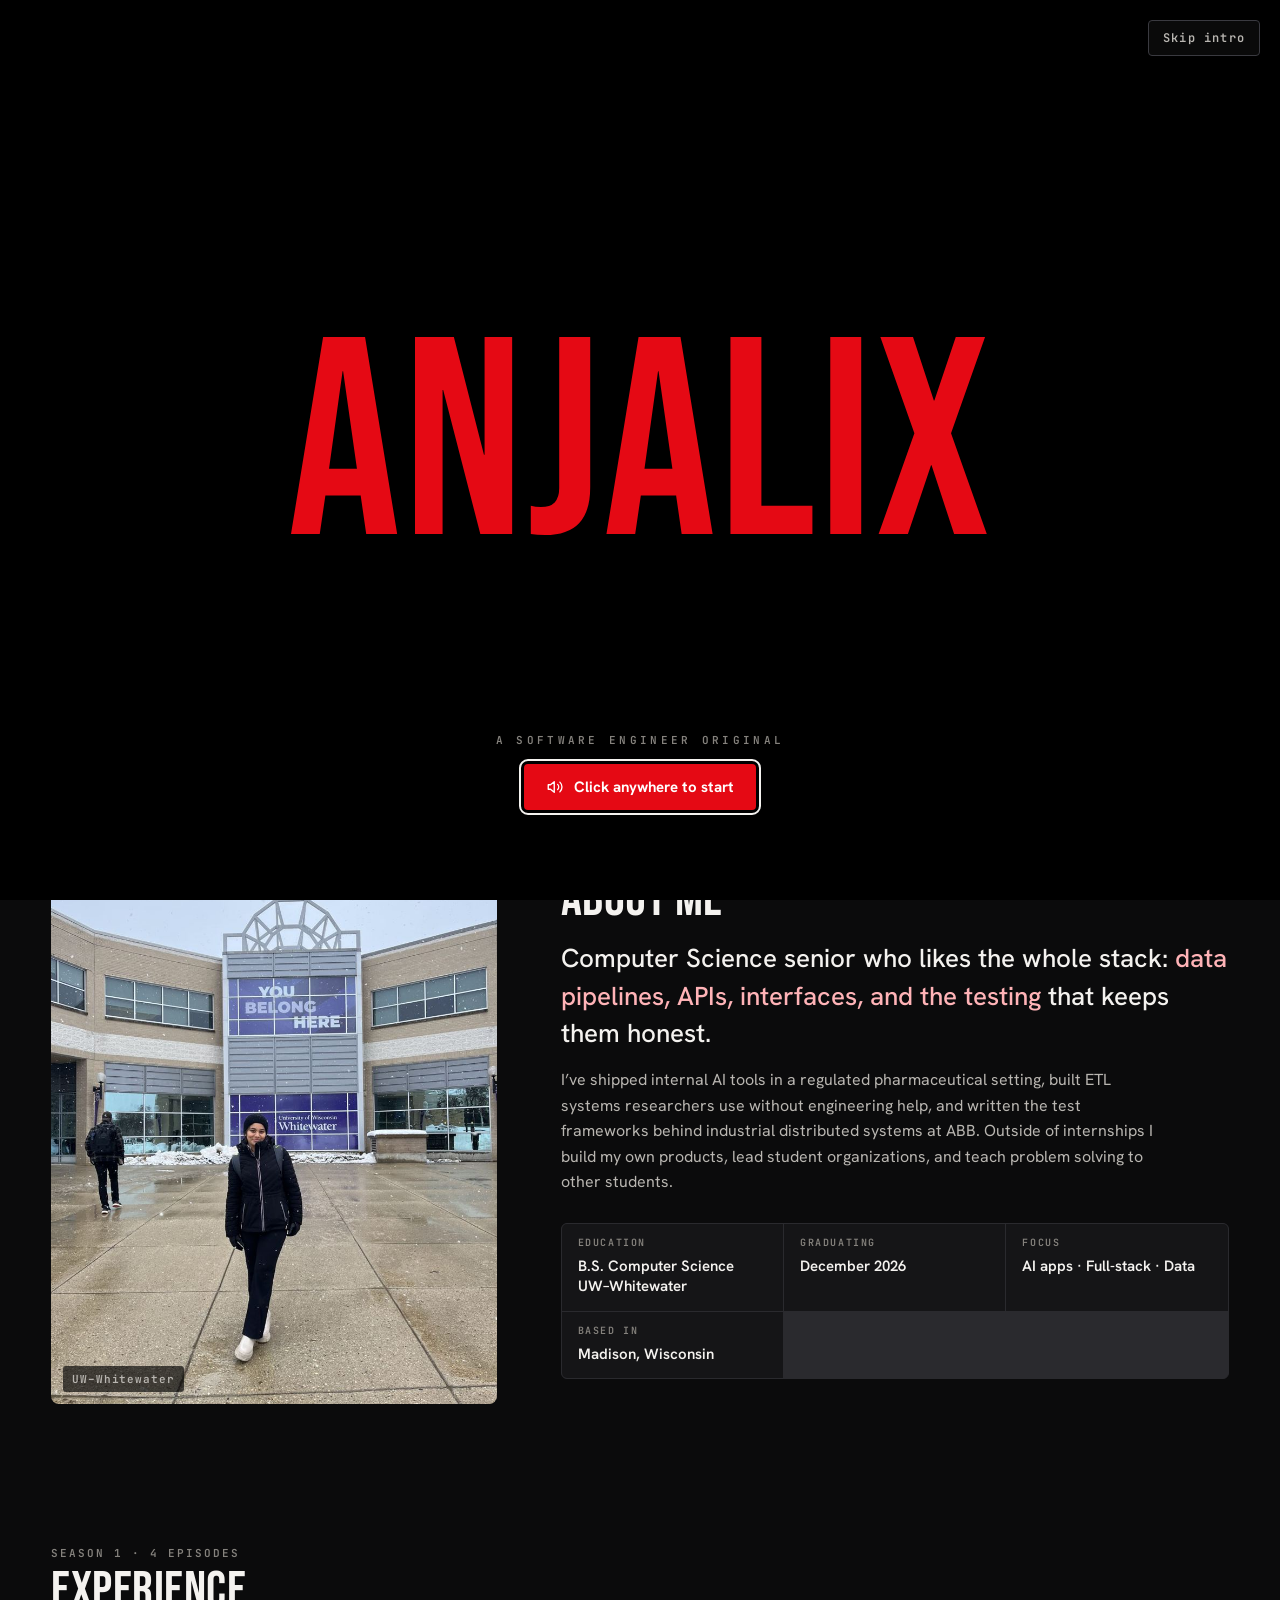
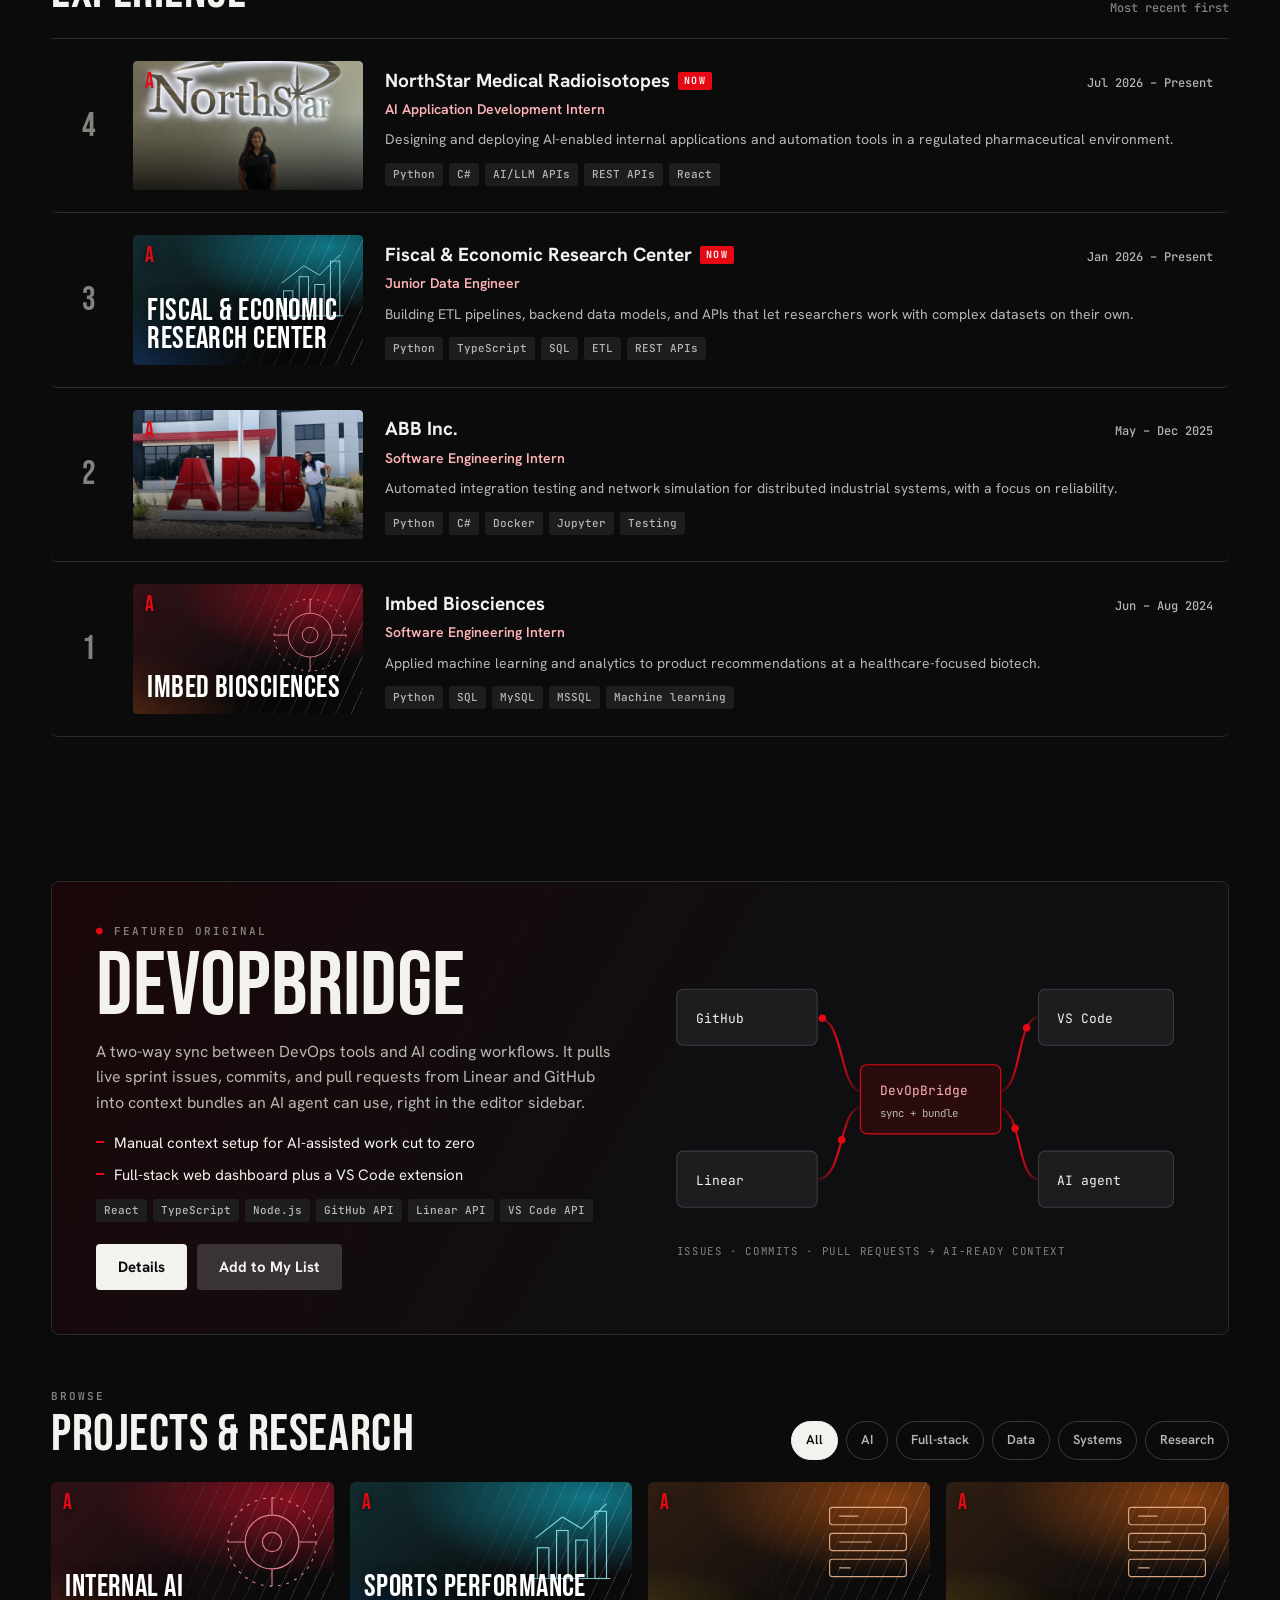
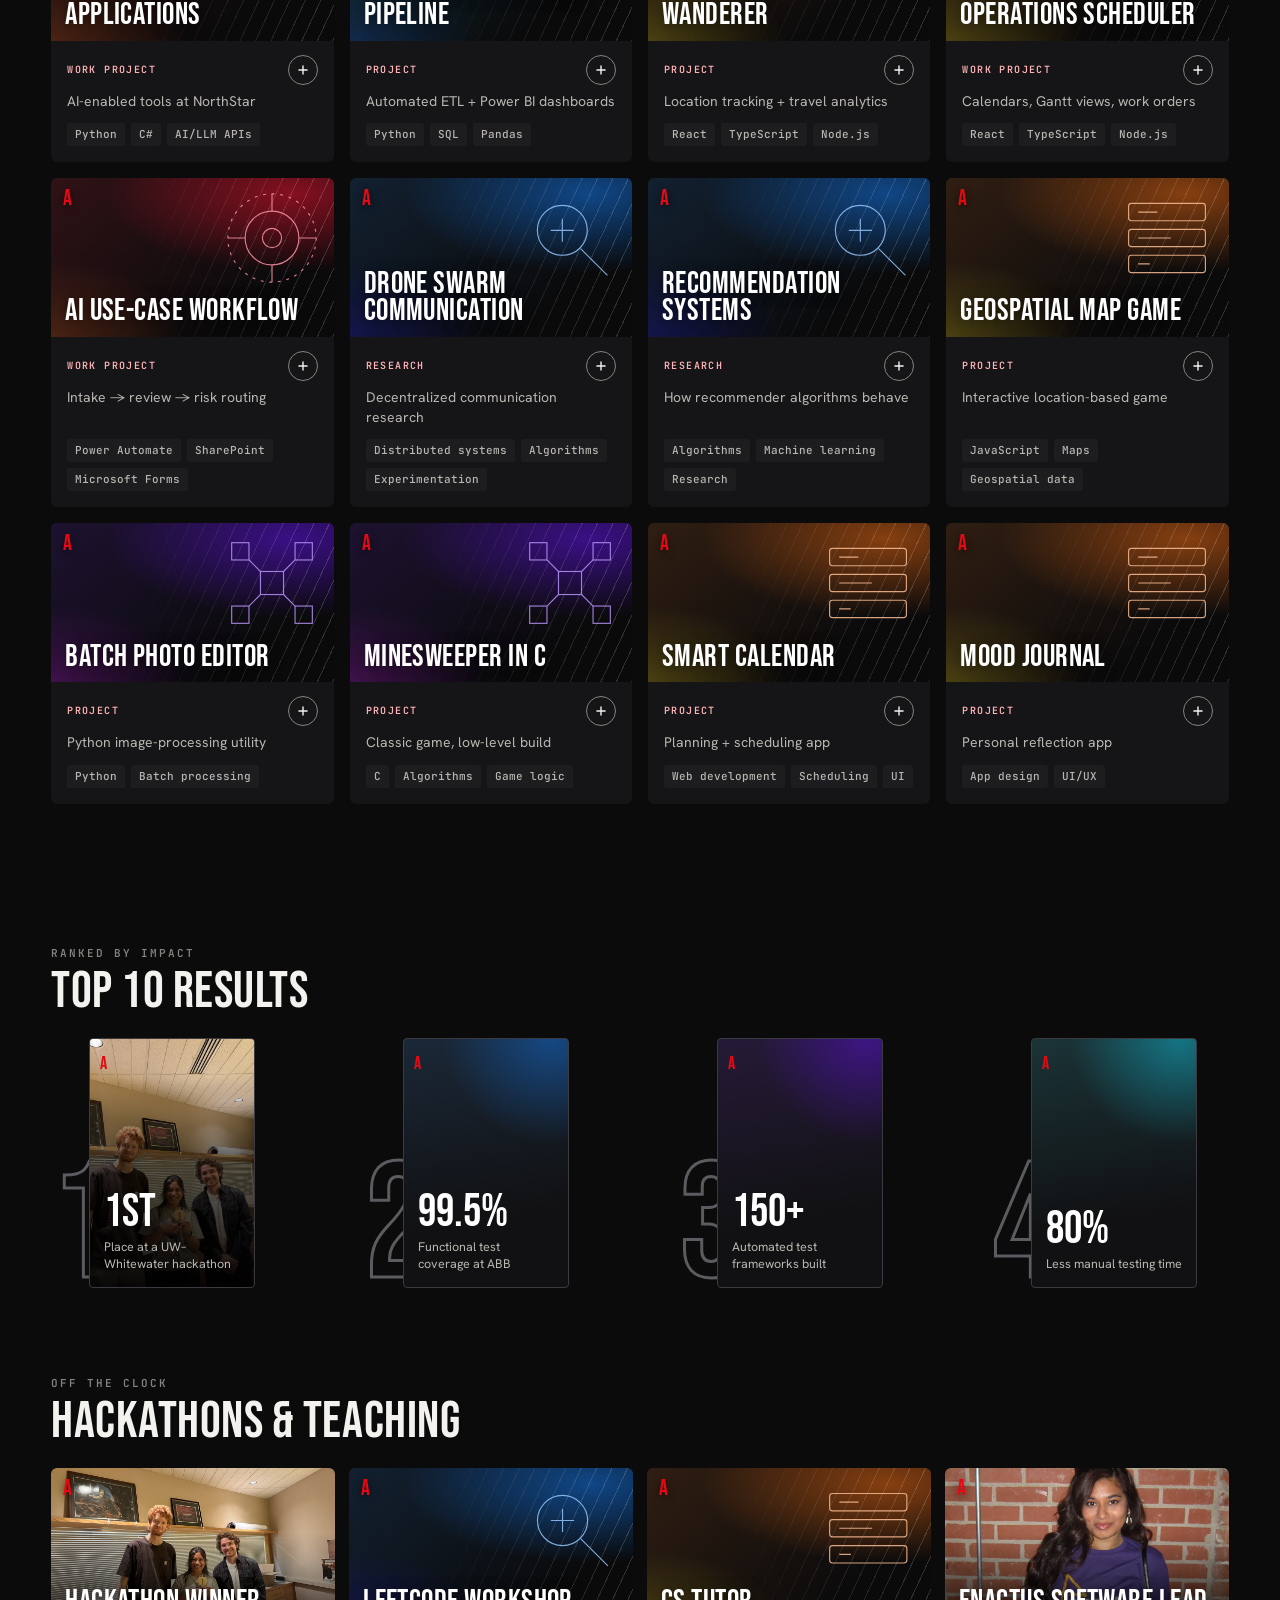
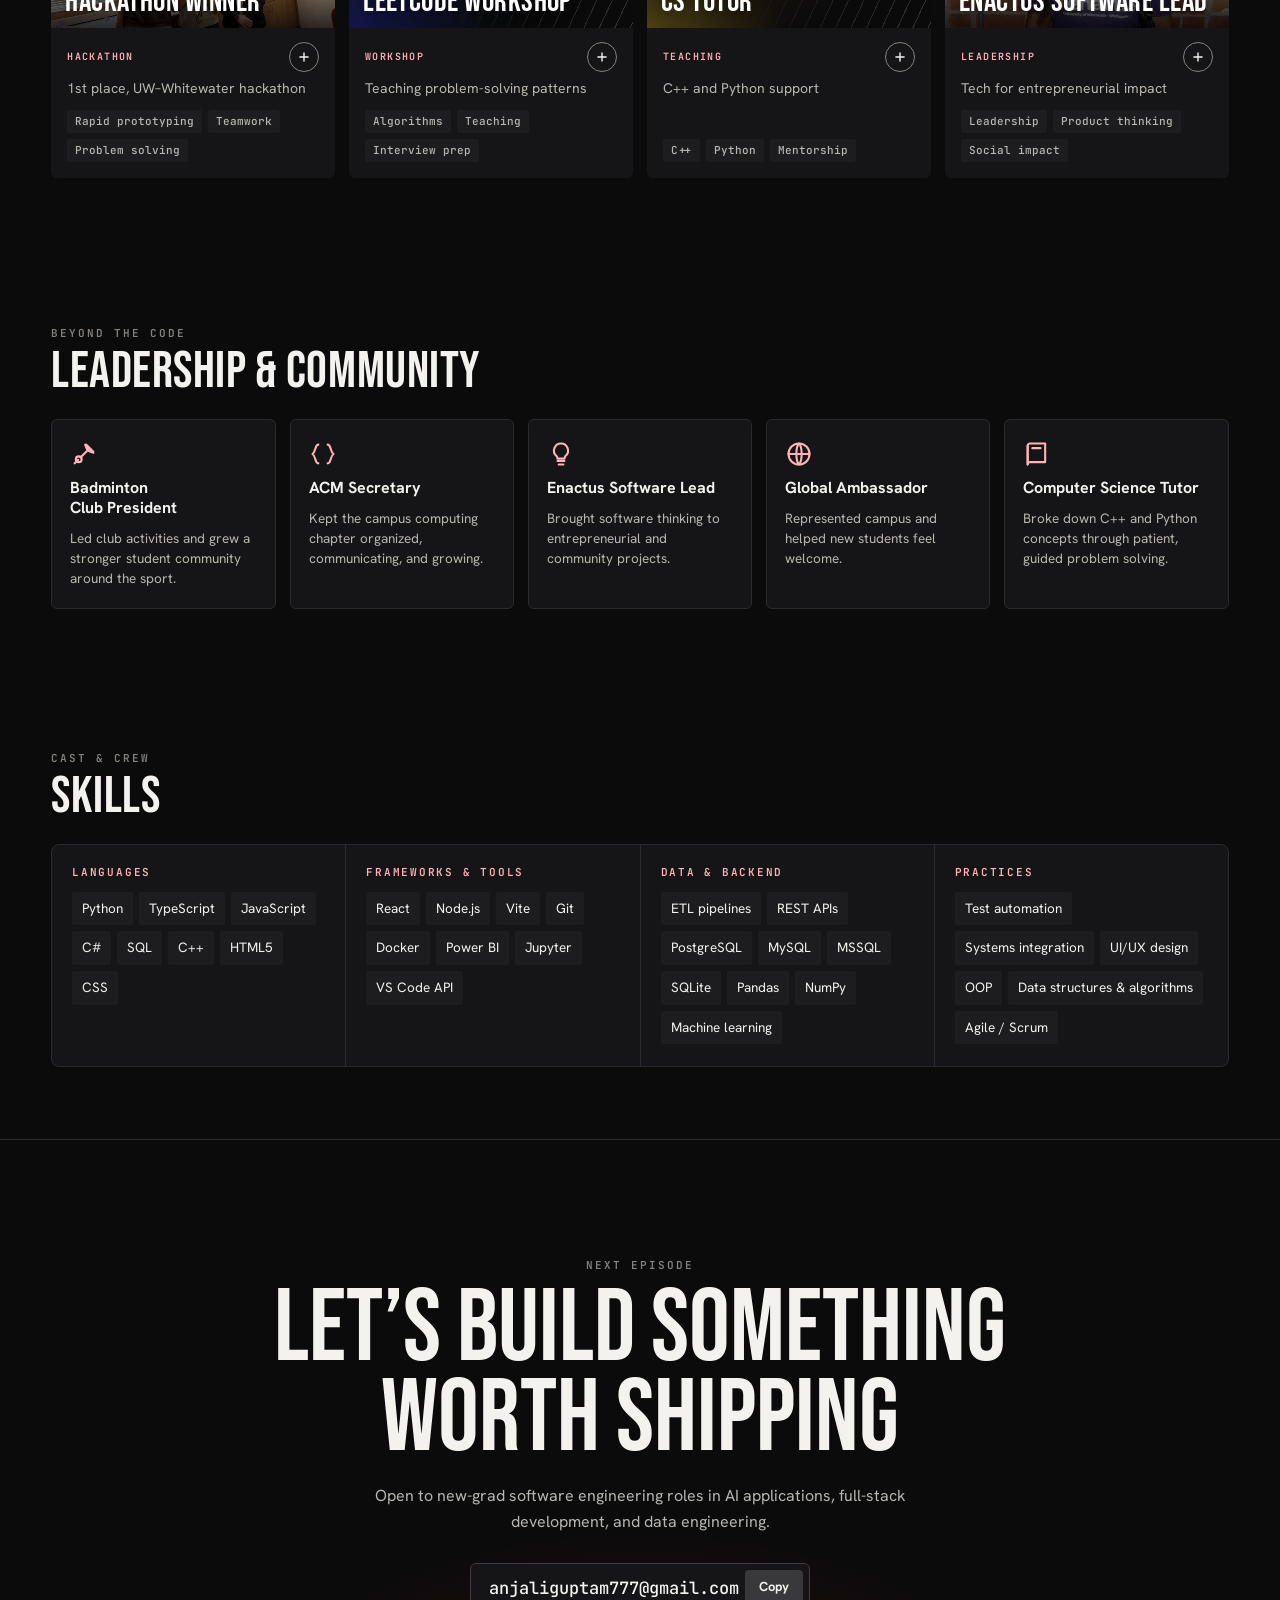
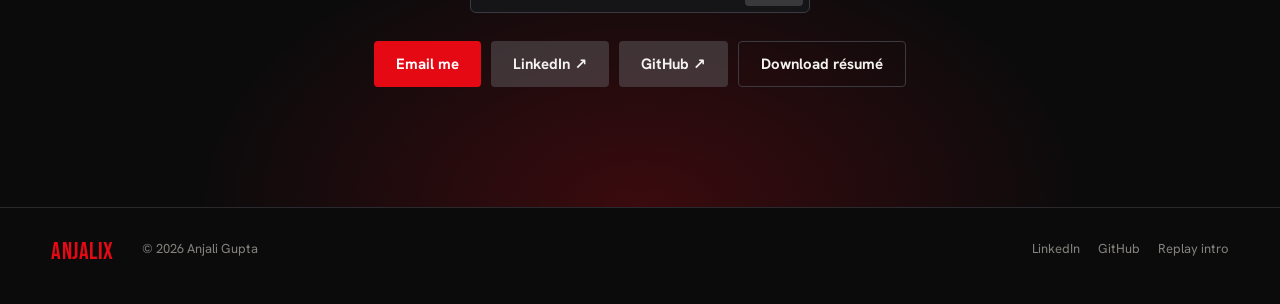
==== index.html @ c9b4d193 "Launch ANJALIX portfolio redesign Replace the 2024 site with the new single-file portfolio: cinemati" ====
<!doctype html>
<html lang="en">
<head>
<meta charset="utf-8">
<meta name="viewport" content="width=device-width, initial-scale=1, viewport-fit=cover">
<meta name="theme-color" content="#0b0b0c">
<meta name="description" content="Anjali Gupta — software engineer building AI applications, full-stack systems, and data pipelines.">
<title>ANJALIX — Anjali Gupta</title>
<link rel="preconnect" href="https://fonts.googleapis.com">
<link rel="preconnect" href="https://fonts.gstatic.com" crossorigin>
<link rel="stylesheet" href="https://fonts.googleapis.com/css2?family=Bebas+Neue&family=Hanken+Grotesk:wght@400;500;600;700;800&family=JetBrains+Mono:wght@500;600&display=swap">
<style>
/* Layout: a streaming-service home screen — billboard hero, episode list for experience, rails and a Top 10 for work and results. Single deliberate dark look. */
:root{
  --bg:#0b0b0c; --surface:#151517; --surface-2:#1d1d20; --line:#2a2a2e; --line-2:#3a3a40;
  --fg:#f4f2ef; --fg-2:#b9b6b1; --fg-3:#85827d;
  --red:#e50914; --red-hi:#ff2a35; --red-ink:#ffb3b7;
  --display:"Bebas Neue",Impact,"Arial Narrow",sans-serif;
  --body:"Hanken Grotesk",system-ui,-apple-system,"Segoe UI",sans-serif;
  --mono:"JetBrains Mono",ui-monospace,SFMono-Regular,Menlo,Consolas,monospace;
  --gutter:clamp(16px,4vw,56px); --radius:6px; --maxw:1320px;
  color-scheme:dark;
}
*{box-sizing:border-box}
html{scroll-behavior:smooth;scroll-padding-top:80px}
body{margin:0;background:var(--bg);color:var(--fg);font:16px/1.6 var(--body);overflow-x:hidden;-webkit-font-smoothing:antialiased}
body.locked{overflow:hidden}
img{max-width:100%;display:block}
a{color:inherit;text-decoration:none}
button{font:inherit;color:inherit;cursor:pointer;background:none;border:0;padding:0}
h1,h2,h3,h4{text-wrap:balance;margin:0}
p{margin:0}
:focus-visible{outline:2px solid var(--fg);outline-offset:3px;border-radius:4px}
.wrap{max-width:var(--maxw);margin:0 auto;padding-inline:var(--gutter)}
.sr-only{position:absolute;width:1px;height:1px;overflow:hidden;clip:rect(0 0 0 0);white-space:nowrap}
.eyebrow{font:600 11px/1 var(--mono);letter-spacing:.18em;text-transform:uppercase;color:var(--fg-3)}
.eyebrow b{color:var(--red);font-weight:600}

/* ---------- Intro ---------- */
.intro{position:fixed;inset:0;z-index:500;background:#000;display:grid;place-items:center;overflow:hidden;transition:opacity .45s ease,visibility .45s}
.intro.done{opacity:0;visibility:hidden}
.intro-stage{position:relative;display:grid;place-items:center;width:100%;height:clamp(140px,26vw,300px)}
.intro-word{position:absolute;font-family:var(--display);line-height:.8;white-space:nowrap;letter-spacing:.01em}
.intro-name{font-size:clamp(48px,11vw,150px);color:var(--fg);opacity:0}
.intro-logo{font-size:clamp(96px,22vw,300px);color:var(--red);text-shadow:0 0 0 rgba(229,9,20,0);transition:transform .4s ease}
.intro-logo{opacity:0}
.intro.waiting .intro-logo{opacity:1;cursor:pointer}
.intro{cursor:default}.intro.waiting{cursor:pointer}
.intro-ui{position:absolute;left:0;right:0;bottom:clamp(40px,10vh,96px);display:grid;justify-items:center;gap:18px;padding-inline:16px;text-align:center;transition:opacity .25s;opacity:0;pointer-events:none}
.intro.waiting .intro-ui{opacity:1;pointer-events:auto}
.intro.waiting #startIntro{animation:breathe 2.2s ease-in-out infinite}
@keyframes breathe{50%{box-shadow:0 0 0 8px rgba(229,9,20,.18)}}
.intro-tag{font:600 11px/1 var(--mono);letter-spacing:.3em;color:var(--fg-3);text-transform:uppercase}
.intro-actions{display:flex;flex-wrap:wrap;justify-content:center;gap:10px}
.intro-skip{position:absolute;top:calc(20px + env(safe-area-inset-top,0px));right:20px;font:600 12px var(--mono);letter-spacing:.1em;color:var(--fg-2);padding:9px 14px;border:1px solid var(--line-2);border-radius:4px;background:rgba(255,255,255,.04)}
.intro-skip:hover{color:var(--fg);border-color:var(--fg-3)}
.intro.playing .intro-logo{opacity:0}
.intro.t-name .intro-name{animation:nameIn .42s cubic-bezier(.2,.8,.2,1) forwards}
.intro.t-logo .intro-name{animation:nameOut .28s ease forwards}
.intro.t-logo .intro-logo{animation:logoHit .55s cubic-bezier(.16,.9,.25,1) forwards}
.intro.t-zoom .intro-logo{animation:logoZoom .9s cubic-bezier(.6,0,.9,.4) forwards}
@keyframes nameIn{from{opacity:0;transform:scale(.9);filter:blur(10px)}to{opacity:1;transform:none;filter:none}}
@keyframes nameOut{to{opacity:0;transform:scale(1.15);filter:blur(8px)}}
@keyframes logoHit{0%{opacity:0;transform:scale(.6);filter:blur(14px)}45%{opacity:1;transform:scale(1.06);filter:none;text-shadow:0 0 60px rgba(229,9,20,.7)}100%{opacity:1;transform:scale(1);text-shadow:0 0 30px rgba(229,9,20,.35)}}
@keyframes logoZoom{0%{opacity:1;transform:scale(1)}100%{opacity:0;transform:scale(9);filter:blur(6px)}}

/* ---------- Buttons ---------- */
.btn{display:inline-flex;align-items:center;justify-content:center;gap:10px;min-height:46px;padding:0 22px;border-radius:4px;font-weight:700;font-size:15px;transition:background .15s,transform .15s,border-color .15s;white-space:nowrap}
.btn svg{width:18px;height:18px;flex:none}
.btn-light{background:var(--fg);color:#0b0b0c}
.btn-light:hover{background:#d9d6d1}
.btn-ghost{background:rgba(109,109,110,.42);color:var(--fg)}
.btn-ghost:hover{background:rgba(109,109,110,.62)}
.btn-red{background:var(--red);color:#fff}
.btn-red:hover{background:var(--red-hi)}
.btn-line{border:1px solid var(--line-2);color:var(--fg)}
.btn-line:hover{border-color:var(--fg-2)}
.btn-sm{min-height:36px;padding:0 14px;font-size:13px}
.icon{width:20px;height:20px;fill:none;stroke:currentColor;stroke-width:1.8;stroke-linecap:round;stroke-linejoin:round}

/* ---------- Top bar ---------- */
.topbar{position:fixed;top:0;left:0;right:0;z-index:100;padding-top:env(safe-area-inset-top,0px);background:linear-gradient(180deg,rgba(0,0,0,.75),transparent);transition:background .25s}
.topbar.solid{background:rgba(11,11,12,.94);backdrop-filter:blur(10px);box-shadow:0 1px 0 var(--line)}
.topbar-in{display:flex;align-items:center;gap:28px;height:68px;max-width:var(--maxw);margin:0 auto;padding-inline:var(--gutter)}
.wordmark{font:400 34px/1 var(--display);color:var(--red);letter-spacing:.02em;padding-top:4px}
.nav{display:flex;gap:22px}
.nav a{font-size:14px;color:var(--fg-2);transition:color .15s}
.nav a:hover{color:var(--fg)}
.nav a.active{color:var(--fg);font-weight:700}
.top-actions{margin-left:auto;display:flex;align-items:center;gap:6px}
.icon-btn{width:40px;height:40px;display:grid;place-items:center;border-radius:4px;color:var(--fg)}
.icon-btn:hover{background:rgba(255,255,255,.08)}
.list-btn{display:flex;align-items:center;gap:10px;padding:5px 10px 5px 5px;border-radius:4px}
.list-btn:hover{background:rgba(255,255,255,.08)}
.avatar{width:30px;height:30px;border-radius:4px;background:var(--red);display:grid;place-items:center;font:400 18px/1 var(--display);padding-top:2px}
.list-btn small{font-size:13px;color:var(--fg-2)}
.list-btn small b{color:var(--fg)}
.menu-btn{display:none}
.mobile-nav{display:none}

/* ---------- Hero ---------- */
.hero{position:relative;padding-top:calc(120px + env(safe-area-inset-top,0px));padding-bottom:56px;overflow:hidden}
.hero::before{content:"";position:absolute;inset:0;background:radial-gradient(60% 70% at 78% 30%,rgba(229,9,20,.20),transparent 70%),linear-gradient(180deg,#120607 0%,var(--bg) 85%)}
.hero-grid{position:relative;display:grid;grid-template-columns:minmax(0,1fr) minmax(0,1.05fr);gap:clamp(28px,5vw,72px);align-items:center}
.hero-copy{min-width:0}
.series{display:flex;align-items:center;gap:10px;margin-bottom:18px}
.series .n{font:400 30px/1 var(--display);color:var(--red);padding-top:3px}
.series span{font:600 12px/1 var(--mono);letter-spacing:.3em;color:var(--fg-2)}
.hero h1{font:400 clamp(72px,10.5vw,148px)/.82 var(--display);letter-spacing:.005em}
.hero-meta{display:flex;flex-wrap:wrap;align-items:center;gap:8px 14px;margin:20px 0 18px;font-size:15px;color:var(--fg-2)}
.hero-meta .match{color:#46d369;font-weight:700}
.hero-meta .box{border:1px solid var(--fg-3);padding:1px 7px;font-size:12px;border-radius:3px;color:var(--fg-2)}
.hero-lede{font-size:clamp(17px,1.6vw,20px);line-height:1.55;color:var(--fg);max-width:34em}
.hero-actions{display:flex;flex-wrap:wrap;gap:10px;margin-top:28px}
.hero-art{position:relative;min-width:0;margin:0;justify-self:end;width:min(100%,560px)}
.hero-frame{position:relative;border-radius:8px;overflow:hidden;aspect-ratio:1176/1200;box-shadow:0 30px 80px rgba(0,0,0,.6),0 0 0 1px rgba(255,255,255,.06);max-width:100%}
.hero-frame img{width:100%;height:100%;object-fit:cover}
.hero-frame::after{content:"";position:absolute;inset:0;background:linear-gradient(180deg,transparent 70%,rgba(0,0,0,.45))}
.hero-art figcaption{margin-top:12px;font:600 11px/1.4 var(--mono);letter-spacing:.08em;color:var(--fg-3)}

/* ---------- Sections ---------- */
section.block{padding-block:clamp(44px,6vw,72px)}
.sec-head{display:flex;align-items:flex-end;justify-content:space-between;gap:16px 24px;flex-wrap:wrap;margin-bottom:22px}
.sec-head h2{font:400 clamp(34px,4.4vw,52px)/.95 var(--display);letter-spacing:.01em;margin-top:8px}
.sec-head p.sub{color:var(--fg-2);max-width:36em;margin-top:8px}

/* About */
.about{display:grid;grid-template-columns:minmax(0,.8fr) minmax(0,1.2fr);gap:clamp(28px,5vw,64px);align-items:center}
.about-photo{border-radius:8px;overflow:hidden;aspect-ratio:4/5;max-width:100%;position:relative}
.about-photo img{width:100%;height:100%;object-fit:cover;object-position:50% 62%}
.about-photo figcaption{position:absolute;left:12px;bottom:12px;font:600 11px var(--mono);letter-spacing:.08em;background:rgba(0,0,0,.65);padding:6px 9px;border-radius:3px;color:var(--fg-2)}
.about-copy{min-width:0}
.about-copy .big{font-size:clamp(20px,2.1vw,26px);line-height:1.45;font-weight:500;max-width:30em}
.about-copy .big em{font-style:normal;color:var(--red-ink)}
.about-copy p+p{margin-top:14px}
.about-copy p.body{color:var(--fg-2);max-width:38em}
.facts{display:grid;grid-template-columns:repeat(auto-fit,minmax(170px,1fr));gap:1px;background:var(--line);border:1px solid var(--line);border-radius:6px;overflow:hidden;margin-top:28px}
.facts div{background:var(--surface);padding:14px 16px;min-width:0}
.facts dt{font:600 10px/1 var(--mono);letter-spacing:.16em;text-transform:uppercase;color:var(--fg-3)}
.facts dd{margin:8px 0 0;font-weight:600;font-size:15px;line-height:1.35}

/* Episodes (experience) */
.episodes{border-top:1px solid var(--line)}
.ep{display:grid;grid-template-columns:44px 230px minmax(0,1fr);gap:22px;align-items:center;padding:22px 16px;border-bottom:1px solid var(--line);border-radius:6px;cursor:pointer;transition:background .15s}
.ep:hover,.ep:focus-visible{background:var(--surface)}
.ep-num{font:400 34px/1 var(--display);color:var(--fg-3);text-align:center}
.ep-thumb{position:relative;aspect-ratio:16/9;border-radius:4px;overflow:hidden}
.ep-thumb img{width:100%;height:100%;object-fit:cover}
.ep-thumb .play{position:absolute;inset:0;display:grid;place-items:center;opacity:0;transition:opacity .15s;background:rgba(0,0,0,.35)}
.ep-thumb .play i{width:44px;height:44px;border-radius:50%;border:2px solid #fff;display:grid;place-items:center;background:rgba(0,0,0,.4)}
.ep:hover .play,.ep:focus-visible .play{opacity:1}
.ep-body{min-width:0}
.ep-top{display:flex;justify-content:space-between;gap:6px 16px;flex-wrap:wrap;align-items:baseline}
.ep-top h3{font-size:19px;font-weight:700}
.ep-top time{font:500 12px var(--mono);color:var(--fg-2);white-space:nowrap}
.ep-role{font-size:14px;color:var(--red-ink);font-weight:600;margin-top:2px}
.ep-body p.sum{font-size:14px;color:var(--fg-2);margin-top:8px;max-width:62em}
.chips{display:flex;flex-wrap:wrap;gap:6px;margin-top:12px}
.chips span{font:500 11px/1 var(--mono);color:var(--fg-2);padding:6px 8px;border-radius:3px;background:var(--surface-2)}
.now{display:inline-block;font:600 10px/1 var(--mono);letter-spacing:.12em;color:#fff;background:var(--red);padding:4px 6px;border-radius:2px;margin-left:8px;vertical-align:3px}

/* Posters (generated cover art) */
.poster{position:relative;aspect-ratio:16/9;border-radius:4px;overflow:hidden;isolation:isolate;
  background:
    radial-gradient(120% 90% at 85% 10%,hsl(var(--h) 85% 48% / .55),transparent 55%),
    radial-gradient(80% 80% at 0% 100%,hsl(calc(var(--h) + 30) 70% 30% / .45),transparent 60%),
    linear-gradient(140deg,hsl(var(--h) 45% 13%),#0a0a0b 75%)}
.poster::before{content:"";position:absolute;inset:0;z-index:-1;opacity:.16;background:repeating-linear-gradient(115deg,#fff 0 1px,transparent 1px 14px);mask-image:linear-gradient(90deg,transparent 30%,#000)}
.poster .mark{position:absolute;top:10px;left:12px;font:400 22px/1 var(--display);color:var(--red);text-shadow:0 2px 8px rgba(0,0,0,.6)}
.poster .p-title{position:absolute;left:14px;right:14px;bottom:12px;font:400 clamp(26px,2.4vw,34px)/.9 var(--display);letter-spacing:.015em;color:#fff;text-shadow:0 2px 14px rgba(0,0,0,.5)}
.poster .p-glyph{position:absolute;right:14px;top:12px;width:34%;max-width:120px;aspect-ratio:1;opacity:.85}
.poster .p-glyph svg{width:100%;height:100%;fill:none;stroke:hsl(var(--h) 90% 78%);stroke-width:1.2}
.poster.photo img{position:absolute;inset:0;width:100%;height:100%;object-fit:cover;z-index:-1}
.poster.photo::before{opacity:1;background:linear-gradient(180deg,transparent 40%,rgba(0,0,0,.8));mask-image:none;z-index:0}
.poster.photo .p-title,.poster.photo .mark{z-index:1}

/* Spotlight */
.spot{position:relative;display:grid;grid-template-columns:minmax(0,1fr) minmax(0,1fr);gap:clamp(24px,4vw,56px);align-items:center;padding:clamp(22px,4vw,44px);border-radius:8px;background:linear-gradient(120deg,#1a0709,#0f0f11 60%);border:1px solid var(--line);overflow:hidden}
.spot-copy{min-width:0}
.spot h2{font:400 clamp(52px,7vw,96px)/.85 var(--display);margin:12px 0 14px}
.spot p.d{color:var(--fg-2);max-width:34em}
.spot ul{margin:16px 0 0;padding:0;list-style:none;display:grid;gap:8px}
.spot li{position:relative;padding-left:18px;font-size:15px}
.spot li::before{content:"";position:absolute;left:0;top:.62em;width:8px;height:2px;background:var(--red)}
.spot .hero-actions{margin-top:22px}
.flow{min-width:0}
.flow svg{width:100%;height:auto;display:block}

/* Rails & grids */
.rail-wrap{position:relative}
.rail{display:grid;grid-auto-flow:column;grid-auto-columns:minmax(260px,calc((100% - 3*14px)/4));gap:14px;overflow-x:auto;scroll-snap-type:x mandatory;scrollbar-width:none;padding-bottom:6px}
.rail::-webkit-scrollbar{display:none}
.rail>*{scroll-snap-align:start}
.rail-arrow{position:absolute;top:0;bottom:6px;width:44px;z-index:2;display:grid;place-items:center;color:#fff;opacity:0;transition:opacity .2s;background:rgba(11,11,12,.7)}
.rail-arrow.l{left:calc(-1 * var(--gutter));width:var(--gutter);min-width:36px}
.rail-arrow.r{right:calc(-1 * var(--gutter));width:var(--gutter);min-width:36px}
.rail-wrap:hover .rail-arrow,.rail-arrow:focus-visible{opacity:1}
.rail-arrow svg{width:26px;height:26px}
.card{display:flex;flex-direction:column;background:var(--surface);border-radius:6px;overflow:hidden;cursor:pointer;transition:transform .2s ease,box-shadow .2s ease;min-width:0;text-align:left}
.card:hover,.card:focus-visible{transform:translateY(-4px);box-shadow:0 18px 40px rgba(0,0,0,.55)}
.card .poster{border-radius:0}
.card-body{padding:14px 16px 16px;display:flex;flex-direction:column;gap:6px;flex:1}
.card-row{display:flex;align-items:center;justify-content:space-between;gap:10px}
.card-kind{font:600 10px/1 var(--mono);letter-spacing:.14em;text-transform:uppercase;color:var(--red-ink)}
.card-sub{font-size:14px;color:var(--fg-2);line-height:1.45}
.card .chips{margin-top:auto;padding-top:6px}
.save{width:30px;height:30px;border-radius:50%;border:1.5px solid var(--fg-3);display:grid;place-items:center;flex:none;transition:border-color .15s,background .15s}
.save:hover{border-color:var(--fg)}
.save svg{width:14px;height:14px;stroke-width:2.4}
.save.on{background:var(--fg);border-color:var(--fg);color:#0b0b0c}
.filters{display:flex;gap:8px;flex-wrap:wrap}
.filter{font-size:13px;font-weight:600;padding:8px 14px;border-radius:999px;border:1px solid var(--line-2);color:var(--fg-2)}
.filter:hover{color:var(--fg);border-color:var(--fg-3)}
.filter.active{background:var(--fg);color:#0b0b0c;border-color:var(--fg)}
.grid{display:grid;grid-template-columns:repeat(auto-fill,minmax(250px,1fr));gap:16px}
.count{font:500 12px var(--mono);color:var(--fg-3)}

/* Top 10 */
.top10{grid-auto-columns:minmax(300px,calc((100% - 3*14px)/4))}
.top-item{display:grid;grid-template-columns:auto minmax(0,1fr);align-items:end;cursor:pointer;text-align:left}
.top-num{font:400 clamp(150px,13vw,190px)/.72 var(--display);color:var(--bg);-webkit-text-stroke:3px #5b5b60;margin-right:-22px;position:relative;z-index:0;letter-spacing:-.04em;transition:-webkit-text-stroke-color .2s}
.top-item:hover .top-num,.top-item:focus-visible .top-num{-webkit-text-stroke-color:var(--red)}
.top-card{position:relative;z-index:1;aspect-ratio:2/3;max-height:250px;border-radius:4px;overflow:hidden;display:flex;flex-direction:column;justify-content:flex-end;padding:14px;background:radial-gradient(110% 70% at 90% 0%,hsl(var(--h) 85% 45% / .5),transparent 60%),linear-gradient(170deg,hsl(var(--h) 35% 16%),#111113 70%);border:1px solid var(--line-2);min-width:0;transition:transform .2s}
.top-item:hover .top-card{transform:translateY(-4px)}
.top-card{isolation:isolate}.top-card.photo img{position:absolute;inset:0;width:100%;height:100%;object-fit:cover;object-position:52% 62%;z-index:-2}
.top-card.photo::after{content:"";position:absolute;inset:0;z-index:-1;background:linear-gradient(180deg,transparent 15%,rgba(0,0,0,.55) 45%,rgba(0,0,0,.95))}
.top-card>*{position:relative;z-index:1}
.top-card b{font:400 46px/.9 var(--display);color:#fff}
.top-card span{font-size:12.5px;line-height:1.35;color:var(--fg-2);margin-top:6px}
.top-card .mark{position:absolute;top:10px;left:10px;font:400 18px/1 var(--display);color:var(--red)}

/* Leadership */
.lead-grid{display:grid;grid-template-columns:repeat(5,minmax(0,1fr));gap:14px}
.lead{padding:20px 18px;background:var(--surface);border-radius:6px;border:1px solid var(--line);cursor:pointer;transition:border-color .15s,transform .2s;text-align:left;display:flex;flex-direction:column;gap:10px}
.lead:hover,.lead:focus-visible{border-color:var(--line-2);transform:translateY(-3px)}
.lead .icon{width:28px;height:28px;color:var(--red-ink)}
.lead h3{font-size:16px;font-weight:700;line-height:1.25}
.lead p{font-size:13.5px;color:var(--fg-2);line-height:1.5}

/* Skills */
.skills{display:grid;grid-template-columns:repeat(4,minmax(0,1fr));gap:1px;background:var(--line);border:1px solid var(--line);border-radius:8px;overflow:hidden}
.skill-col{background:var(--surface);padding:22px 20px;min-width:0}
.skill-col h3{font:600 11px/1 var(--mono);letter-spacing:.16em;text-transform:uppercase;color:var(--red-ink);margin-bottom:14px}
.skill-col ul{list-style:none;margin:0;padding:0;display:flex;flex-wrap:wrap;gap:6px}
.skill-col li{font-size:13.5px;padding:6px 10px;border-radius:3px;background:var(--surface-2);color:var(--fg)}

/* Contact */
.contact{position:relative;text-align:center;padding-block:clamp(70px,10vw,120px);overflow:hidden;border-top:1px solid var(--line)}
.contact::before{content:"";position:absolute;inset:0;background:radial-gradient(50% 60% at 50% 100%,rgba(229,9,20,.22),transparent 70%)}
.contact>*{position:relative}
.contact h2{font:400 clamp(52px,8vw,110px)/.88 var(--display);margin:14px auto 18px;max-width:12em}
.contact p.sub{color:var(--fg-2);max-width:34em;margin:0 auto}
.email-row{display:inline-flex;align-items:center;gap:6px;margin-top:28px;padding:6px 6px 6px 18px;border:1px solid var(--line-2);border-radius:6px;background:var(--surface);max-width:100%}
.email-row a{font:500 clamp(14px,1.6vw,17px) var(--mono);overflow-wrap:anywhere;user-select:all}
.contact .hero-actions{justify-content:center}
footer{border-top:1px solid var(--line);padding-block:28px 40px}
.foot{display:flex;flex-wrap:wrap;gap:12px 28px;align-items:center;color:var(--fg-3);font-size:13px}
.foot .wordmark{font-size:24px}
.foot nav{display:flex;gap:18px;margin-left:auto;flex-wrap:wrap}
.foot nav a:hover,.foot button:hover{color:var(--fg)}

/* ---------- Modal ---------- */
.modal{position:fixed;inset:0;z-index:300;display:none;overflow-y:auto;padding:5vh 16px}
.modal.open{display:block}
.modal-bg{position:fixed;inset:0;background:rgba(0,0,0,.72)}
.dialog{position:relative;max-width:860px;margin:0 auto;background:#181818;border-radius:8px;overflow:hidden;box-shadow:0 30px 100px rgba(0,0,0,.8);animation:pop .22s ease}
@keyframes pop{from{opacity:0;transform:scale(.97)}to{opacity:1;transform:none}}
.close{position:absolute;top:14px;right:14px;z-index:5;width:38px;height:38px;border-radius:50%;background:#181818;display:grid;place-items:center}
.close:hover{background:#2a2a2a}
.m-hero{position:relative;aspect-ratio:16/8;max-height:420px;width:100%;overflow:hidden}
.m-hero .poster,.m-hero>img{position:absolute;inset:0;width:100%;height:100%;aspect-ratio:auto;border-radius:0;object-fit:cover}
.m-hero .poster .p-title{font-size:clamp(40px,7vw,72px);left:clamp(18px,4vw,40px);bottom:clamp(40px,7vw,64px)}
.m-hero .poster .mark{font-size:30px;left:clamp(18px,4vw,40px);top:18px}
.m-hero::after{content:"";position:absolute;inset:0;background:linear-gradient(180deg,transparent 50%,#181818);pointer-events:none}
.m-body{padding:4px clamp(18px,4vw,40px) 36px;position:relative}
.m-kicker{font:600 11px/1 var(--mono);letter-spacing:.16em;text-transform:uppercase;color:var(--red-ink)}
.m-body h2{font:400 clamp(36px,5vw,54px)/.95 var(--display);margin:10px 0 6px}
.m-meta{color:var(--fg-2);font-size:14px}
.m-summary{font-size:16.5px;line-height:1.6;margin-top:14px;max-width:44em}
.m-actions{display:flex;flex-wrap:wrap;gap:10px;margin-top:20px}
.m-grid{display:grid;grid-template-columns:minmax(0,1.5fr) minmax(0,1fr);gap:28px;margin-top:28px;padding-top:22px;border-top:1px solid var(--line)}
.m-grid h4{font:600 10px/1 var(--mono);letter-spacing:.16em;text-transform:uppercase;color:var(--fg-3);margin-bottom:12px}
.m-grid ul{margin:0;padding-left:18px;display:grid;gap:8px}
.m-grid li{font-size:14.5px;color:#dad7d2;line-height:1.55}
.m-grid li::marker{color:var(--red)}
.m-grid p{font-size:14.5px;color:#dad7d2}

/* Search */
.search .dialog{max-width:720px;margin-top:6vh;background:#121214;border:1px solid var(--line-2)}
.s-box{display:flex;align-items:center;gap:12px;padding:0 18px;height:64px;border-bottom:1px solid var(--line)}
.s-box input{flex:1;min-width:0;background:none;border:0;outline:0;color:var(--fg);font:500 18px var(--body)}
.s-box kbd{font:500 11px var(--mono);color:var(--fg-3);border:1px solid var(--line-2);border-radius:3px;padding:3px 6px}
.s-results{max-height:min(60vh,520px);overflow-y:auto;padding:8px}
.s-item{display:flex;align-items:center;gap:14px;width:100%;padding:10px;border-radius:5px;text-align:left}
.s-item:hover,.s-item.sel{background:var(--surface-2)}
.s-item .tag{font:600 10px/1 var(--mono);letter-spacing:.1em;text-transform:uppercase;color:var(--fg-3);width:86px;flex:none}
.s-item b{font-weight:600;font-size:15px;display:block}
.s-item small{color:var(--fg-2);font-size:12.5px;display:block;overflow:hidden;text-overflow:ellipsis;white-space:nowrap}
.s-item div{min-width:0}
.empty{padding:28px;text-align:center;color:var(--fg-3);font-size:14px}

/* Drawer */
.drawer{position:fixed;top:0;right:0;bottom:0;z-index:250;width:min(420px,100%);background:#121214;border-left:1px solid var(--line);transform:translateX(100%);transition:transform .28s ease;display:flex;flex-direction:column;padding:calc(22px + env(safe-area-inset-top,0px)) 22px 22px;visibility:hidden}
.drawer.open{transform:none;visibility:visible}
.drawer-bg{position:fixed;inset:0;z-index:240;background:rgba(0,0,0,.6);opacity:0;visibility:hidden;transition:opacity .2s}
.drawer-bg.open{opacity:1;visibility:visible}
.drawer-head{display:flex;justify-content:space-between;align-items:flex-start;gap:12px}
.drawer-head h2{font:400 40px/1 var(--display);margin-top:8px}
.drawer .note{color:var(--fg-3);font-size:13px;margin-top:6px}
.saved{display:grid;gap:10px;margin-top:20px;overflow-y:auto}
.saved-item{display:grid;grid-template-columns:96px minmax(0,1fr) auto;gap:12px;align-items:center;padding:8px;border-radius:5px;background:var(--surface);cursor:pointer}
.saved-item:hover{background:var(--surface-2)}
.saved-item .poster .p-title{font-size:15px;left:8px;bottom:6px}
.saved-item .poster .mark,.saved-item .poster .p-glyph{display:none}
.saved-item b{font-size:14px;display:block}
.saved-item small{font-size:12px;color:var(--fg-2)}
.saved-item .rm{width:30px;height:30px;border-radius:50%;display:grid;place-items:center;color:var(--fg-3)}
.saved-item .rm:hover{color:var(--fg);background:rgba(255,255,255,.08)}

.toast{position:fixed;left:50%;bottom:calc(24px + env(safe-area-inset-bottom,0px));transform:translate(-50%,20px);z-index:600;background:var(--fg);color:#0b0b0c;font-weight:600;font-size:14px;padding:10px 16px;border-radius:4px;opacity:0;pointer-events:none;transition:opacity .2s,transform .2s}
.toast.show{opacity:1;transform:translate(-50%,0)}

/* ---------- Responsive ---------- */
@media (max-width:1100px){
  .nav{display:none}
  .menu-btn{display:grid}
  .mobile-nav{position:fixed;top:calc(68px + env(safe-area-inset-top,0px));left:0;right:0;z-index:99;background:rgba(11,11,12,.98);border-bottom:1px solid var(--line);padding:8px var(--gutter) 16px;flex-direction:column}
  .mobile-nav.open{display:flex}
  .mobile-nav a{padding:12px 0;border-bottom:1px solid var(--line);font-weight:600}
  .hero-grid,.about,.spot{grid-template-columns:minmax(0,1fr)}
  .about-photo{aspect-ratio:16/11;max-height:520px}
  .lead-grid{grid-template-columns:repeat(auto-fill,minmax(200px,1fr))}
  .skills{grid-template-columns:repeat(2,minmax(0,1fr))}
  .rail{grid-auto-columns:minmax(250px,42%)}
  .top10{grid-auto-columns:minmax(280px,46%)}
}
@media (max-width:700px){
  .list-btn small{display:none}
  .wordmark{font-size:28px}
  .hero{padding-top:calc(96px + env(safe-area-inset-top,0px))}
  .hero-art{justify-self:stretch}
  .hero-actions .btn{flex:1 1 auto}
  .ep{grid-template-columns:minmax(0,1fr);gap:12px;padding:18px 4px}
  .ep-num{display:none}
  .ep-thumb{max-width:100%}
  .skills{grid-template-columns:minmax(0,1fr)}
  .m-grid{grid-template-columns:minmax(0,1fr)}
  .rail{grid-auto-columns:78%}
  .top10{grid-auto-columns:86%}
  .rail-arrow{display:none}
  .foot nav{margin-left:0}
  .grid{grid-template-columns:repeat(2,minmax(0,1fr));gap:10px}
  .grid .poster .p-title{font-size:19px;left:10px;right:10px;bottom:8px}
  .grid .poster .p-glyph{width:28%}
  .grid .card-body{padding:10px 10px 12px}
  .grid .card-sub{font-size:12.5px}
  .grid .chips{display:none}
  .grid .card-kind{font-size:9px;letter-spacing:.1em}
}
@media (prefers-reduced-motion:reduce){
  *,*::before,*::after{animation-duration:.01ms!important;transition-duration:.01ms!important;scroll-behavior:auto!important}
}
</style>
</head>
<body class="locked">

<!-- Intro -->
<div class="intro" id="intro" role="dialog" aria-modal="true" aria-label="Intro">
  <button class="intro-skip" id="skipIntro">Skip intro</button>
  <div class="intro-stage" aria-hidden="true">
    <div class="intro-word intro-name">ANJALI GUPTA</div>
    <div class="intro-word intro-logo">ANJALIX</div>
  </div>
  <div class="intro-ui">
    <p class="intro-tag">A software engineer original</p>
    <button class="btn btn-red" id="startIntro"><svg class="icon" viewBox="0 0 24 24" aria-hidden="true"><path d="M11 5 6 9H3v6h3l5 4z"/><path d="M15.5 8.5a5 5 0 0 1 0 7M18.5 5.5a9 9 0 0 1 0 13"/></svg>Click anywhere to start</button>
  </div>
</div>
<audio id="tudum" preload="auto" src="[data-uri]"></audio>

<header class="topbar" id="topbar">
  <div class="topbar-in">
    <a class="wordmark" href="#home" aria-label="ANJALIX, back to top">ANJALIX</a>
    <nav class="nav" aria-label="Primary">
      <a href="#home">Home</a>
      <a href="#about">About</a>
      <a href="#experience">Experience</a>
      <a href="#projects">Projects</a>
      <a href="#top10">Results</a>
      <a href="#leadership">Leadership</a>
      <a href="#skills">Skills</a>
      <a href="#contact">Contact</a>
    </nav>
    <div class="top-actions">
      <button class="icon-btn" id="searchBtn" aria-label="Search (Ctrl+K)" title="Search (Ctrl+K)"><svg class="icon" viewBox="0 0 24 24"><circle cx="11" cy="11" r="7"/><path d="m20 20-3.5-3.5"/></svg></button>
      <a class="icon-btn" data-resume href="#" aria-label="Download résumé (PDF)" title="Download résumé (PDF)"><svg class="icon" viewBox="0 0 24 24"><path d="M12 4v11m0 0 4.5-4.5M12 15l-4.5-4.5M5 19h14"/></svg></a>
      <button class="list-btn" id="listBtn" aria-label="Open My List"><span class="avatar" aria-hidden="true">A</span><small>My List · <b id="listCount">0</b></small></button>
      <button class="icon-btn menu-btn" id="menuBtn" aria-label="Open menu" aria-expanded="false"><svg class="icon" viewBox="0 0 24 24"><path d="M4 7h16M4 12h16M4 17h16"/></svg></button>
    </div>
  </div>
  <nav class="mobile-nav" id="mobileNav" aria-label="Mobile">
    <a href="#about">About</a><a href="#experience">Experience</a><a href="#projects">Projects</a><a href="#top10">Results</a><a href="#leadership">Leadership</a><a href="#skills">Skills</a><a href="#contact">Contact</a>
  </nav>
</header>

<main>
  <!-- Hero -->
  <section class="hero" id="home">
    <div class="wrap hero-grid">
      <div class="hero-copy">
        <div class="series"><span class="n">A</span><span>SERIES</span></div>
        <h1>Anjali Gupta</h1>
        <div class="hero-meta">
          <span class="match">Software Engineer</span>
          <span>Class of Dec 2026</span>
          <span class="box">GPA 3.8</span>
          <span>Madison, WI</span>
        </div>
        <p class="hero-lede">I build AI applications, full-stack tools, and data pipelines that take messy, manual work and turn it into software people actually use.</p>
        <div class="hero-actions">
          <a class="btn btn-light" href="#experience"><svg viewBox="0 0 24 24" aria-hidden="true"><path d="M7 4v16l13-8z" fill="currentColor"/></svg>Play</a>
          <button class="btn btn-ghost" data-open="resume"><svg class="icon" viewBox="0 0 24 24" aria-hidden="true"><circle cx="12" cy="12" r="9"/><path d="M12 11v6M12 7.5v.5"/></svg>More info</button>
          <a class="btn btn-line" data-resume href="#"><svg class="icon" viewBox="0 0 24 24" aria-hidden="true"><path d="M12 4v11m0 0 4.5-4.5M12 15l-4.5-4.5M5 19h14"/></svg>Résumé</a>
        </div>
      </div>
      <figure class="hero-art">
        <div class="hero-frame"><img src="[data-uri]" alt="Anjali holding an award at the Enactus United States National Exposition 2025 in Denver" width="1176" height="1200"></div>
        <figcaption>Enactus U.S. National Exposition · Denver, 2025</figcaption>
      </figure>
    </div>
  </section>

  <!-- About -->
  <section class="block" id="about">
    <div class="wrap about">
      <figure class="about-photo" style="margin:0">
        <img src="[data-uri]" alt="Anjali outside a University of Wisconsin–Whitewater building in the snow">
        <figcaption>UW–Whitewater</figcaption>
      </figure>
      <div class="about-copy">
        <p class="eyebrow"><b>●</b> Previously on ANJALIX</p>
        <div class="sec-head" style="margin-bottom:16px"><h2>About me</h2></div>
        <p class="big">Computer Science senior who likes the whole stack: <em>data pipelines, APIs, interfaces, and the testing</em> that keeps them honest.</p>
        <p class="body">I’ve shipped internal AI tools in a regulated pharmaceutical setting, built ETL systems researchers use without engineering help, and written the test frameworks behind industrial distributed systems at ABB. Outside of internships I build my own products, lead student organizations, and teach problem solving to other students.</p>
        <dl class="facts">
          <div><dt>Education</dt><dd>B.S. Computer Science<br>UW–Whitewater</dd></div>
          <div><dt>Graduating</dt><dd>December 2026</dd></div>
          <div><dt>Focus</dt><dd>AI apps · Full-stack · Data</dd></div>
          <div><dt>Based in</dt><dd>Madison, Wisconsin</dd></div>
        </dl>
      </div>
    </div>
  </section>

  <!-- Experience -->
  <section class="block" id="experience">
    <div class="wrap">
      <div class="sec-head">
        <div><p class="eyebrow">Season 1 · 4 episodes</p><h2>Experience</h2></div>
        <p class="count">Most recent first</p>
      </div>
      <div class="episodes" id="episodes"></div>
    </div>
  </section>

  <!-- Spotlight -->
  <section class="block" id="projects" style="padding-bottom:28px">
    <div class="wrap">
      <div class="spot">
        <div class="spot-copy">
          <p class="eyebrow"><b>●</b> Featured original</p>
          <h2>DevOpBridge</h2>
          <p class="d">A two-way sync between DevOps tools and AI coding workflows. It pulls live sprint issues, commits, and pull requests from Linear and GitHub into context bundles an AI agent can use, right in the editor sidebar.</p>
          <ul>
            <li>Manual context setup for AI-assisted work cut to zero</li>
            <li>Full-stack web dashboard plus a VS Code extension</li>
          </ul>
          <div class="chips"><span>React</span><span>TypeScript</span><span>Node.js</span><span>GitHub API</span><span>Linear API</span><span>VS Code API</span></div>
          <div class="hero-actions">
            <button class="btn btn-light" data-kind="project" data-id="devopbridge">Details</button>
            <button class="btn btn-ghost" data-save="devopbridge"><span class="save-label">Add to My List</span></button>
          </div>
        </div>
        <div class="flow" aria-hidden="true">
          <svg viewBox="0 0 480 300">
            <defs><linearGradient id="fl" x1="0" x2="1"><stop offset="0" stop-color="#e50914" stop-opacity=".1"/><stop offset=".5" stop-color="#e50914"/><stop offset="1" stop-color="#e50914" stop-opacity=".1"/></linearGradient></defs>
            <g font-family="JetBrains Mono,monospace" font-size="12" fill="#f4f2ef">
              <rect x="10" y="40" width="130" height="52" rx="6" fill="#1d1d20" stroke="#3a3a40"/><text x="28" y="71">GitHub</text>
              <rect x="10" y="190" width="130" height="52" rx="6" fill="#1d1d20" stroke="#3a3a40"/><text x="28" y="221">Linear</text>
              <rect x="180" y="110" width="130" height="64" rx="6" fill="#2a0b0e" stroke="#e50914"/><text x="198" y="138" fill="#ffb3b7">DevOpBridge</text><text x="198" y="158" fill="#b9b6b1" font-size="10">sync + bundle</text>
              <rect x="345" y="40" width="125" height="52" rx="6" fill="#1d1d20" stroke="#3a3a40"/><text x="362" y="71">VS Code</text>
              <rect x="345" y="190" width="125" height="52" rx="6" fill="#1d1d20" stroke="#3a3a40"/><text x="362" y="221">AI agent</text>
            </g>
            <g stroke="url(#fl)" stroke-width="2" fill="none">
              <path d="M140 66 C165 66 160 130 180 135"/><path d="M140 216 C165 216 160 150 180 150"/>
              <path d="M310 135 C330 130 325 66 345 66"/><path d="M310 150 C330 155 325 216 345 216"/>
            </g>
            <g fill="#e50914"><circle r="3.5"><animateMotion dur="1.4s" repeatCount="indefinite" path="M140 66 C165 66 160 130 180 135"/></circle><circle r="3.5"><animateMotion dur="1.4s" begin=".7s" repeatCount="indefinite" path="M140 216 C165 216 160 150 180 150"/></circle><circle r="3.5"><animateMotion dur="1.4s" begin=".35s" repeatCount="indefinite" path="M310 135 C330 130 325 66 345 66"/></circle><circle r="3.5"><animateMotion dur="1.4s" begin="1.05s" repeatCount="indefinite" path="M310 150 C330 155 325 216 345 216"/></circle></g>
            <text x="10" y="286" font-family="JetBrains Mono,monospace" font-size="10" fill="#85827d" letter-spacing="1.5">ISSUES · COMMITS · PULL REQUESTS → AI-READY CONTEXT</text>
          </svg>
        </div>
      </div>
    </div>
  </section>

  <section class="block" style="padding-top:28px">
    <div class="wrap">
      <div class="sec-head">
        <div><p class="eyebrow">Browse</p><h2>Projects & research</h2></div>
        <div class="filters" id="filters" role="group" aria-label="Filter projects">
          <button class="filter active" data-filter="all" aria-pressed="true">All</button>
          <button class="filter" data-filter="ai" aria-pressed="false">AI</button>
          <button class="filter" data-filter="fullstack" aria-pressed="false">Full-stack</button>
          <button class="filter" data-filter="data" aria-pressed="false">Data</button>
          <button class="filter" data-filter="systems" aria-pressed="false">Systems</button>
          <button class="filter" data-filter="research" aria-pressed="false">Research</button>
        </div>
      </div>
      <div class="grid" id="projectGrid"></div>
    </div>
  </section>

  <!-- Top 10 -->
  <section class="block" id="top10">
    <div class="wrap">
      <div class="sec-head"><div><p class="eyebrow">Ranked by impact</p><h2>Top 10 results</h2></div></div>
      <div class="rail-wrap">
        <button class="rail-arrow l" data-rail="topRail" data-dir="-1" aria-label="Scroll left"><svg class="icon" viewBox="0 0 24 24"><path d="m15 5-7 7 7 7"/></svg></button>
        <div class="rail top10" id="topRail"></div>
        <button class="rail-arrow r" data-rail="topRail" data-dir="1" aria-label="Scroll right"><svg class="icon" viewBox="0 0 24 24"><path d="m9 5 7 7-7 7"/></svg></button>
      </div>
    </div>
  </section>

  <!-- Hackathons -->
  <section class="block" id="hackathons" style="padding-top:12px">
    <div class="wrap">
      <div class="sec-head"><div><p class="eyebrow">Off the clock</p><h2>Hackathons & teaching</h2></div></div>
      <div class="rail-wrap">
        <button class="rail-arrow l" data-rail="hackRail" data-dir="-1" aria-label="Scroll left"><svg class="icon" viewBox="0 0 24 24"><path d="m15 5-7 7 7 7"/></svg></button>
        <div class="rail" id="hackRail"></div>
        <button class="rail-arrow r" data-rail="hackRail" data-dir="1" aria-label="Scroll right"><svg class="icon" viewBox="0 0 24 24"><path d="m9 5 7 7-7 7"/></svg></button>
      </div>
    </div>
  </section>

  <!-- Leadership -->
  <section class="block" id="leadership">
    <div class="wrap">
      <div class="sec-head"><div><p class="eyebrow">Beyond the code</p><h2>Leadership & community</h2></div></div>
      <div class="lead-grid" id="leadGrid"></div>
    </div>
  </section>

  <!-- Skills -->
  <section class="block" id="skills">
    <div class="wrap">
      <div class="sec-head"><div><p class="eyebrow">Cast & crew</p><h2>Skills</h2></div></div>
      <div class="skills" id="skillGrid"></div>
    </div>
  </section>

  <!-- Contact -->
  <section class="contact" id="contact">
    <div class="wrap">
      <p class="eyebrow">Next episode</p>
      <h2>Let’s build something worth shipping</h2>
      <p class="sub">Open to new-grad software engineering roles in AI applications, full-stack development, and data engineering.</p>
      <div class="email-row">
        <a href="mailto:anjaliguptam777@gmail.com" id="emailText">anjaliguptam777@gmail.com</a>
        <button class="btn btn-ghost btn-sm" id="copyEmail">Copy</button>
      </div>
      <div class="hero-actions">
        <a class="btn btn-red" href="mailto:anjaliguptam777@gmail.com">Email me</a>
        <a class="btn btn-ghost" href="https://www.linkedin.com/in/anjali77/" target="_blank" rel="noopener">LinkedIn ↗</a>
        <a class="btn btn-ghost" href="https://github.com/Anjali0777" target="_blank" rel="noopener">GitHub ↗</a>
        <a class="btn btn-line" data-resume href="#">Download résumé</a>
      </div>
    </div>
  </section>
</main>

<footer>
  <div class="wrap foot">
    <a class="wordmark" href="#home">ANJALIX</a>
    <span>© 2026 Anjali Gupta</span>
    <nav aria-label="Footer">
      <a href="https://www.linkedin.com/in/anjali77/" target="_blank" rel="noopener">LinkedIn</a>
      <a href="https://github.com/Anjali0777" target="_blank" rel="noopener">GitHub</a>
      <button id="replayIntro">Replay intro</button>
    </nav>
  </div>
</footer>

<!-- Detail modal -->
<div class="modal" id="detail" aria-hidden="true">
  <div class="modal-bg" data-close></div>
  <div class="dialog" role="dialog" aria-modal="true" aria-labelledby="mTitle">
    <button class="close" data-close aria-label="Close"><svg class="icon" viewBox="0 0 24 24"><path d="M6 6l12 12M18 6 6 18"/></svg></button>
    <div class="m-hero" id="mHero"></div>
    <div class="m-body" id="mBody"></div>
  </div>
</div>

<!-- Search -->
<div class="modal search" id="search" aria-hidden="true">
  <div class="modal-bg" data-close></div>
  <div class="dialog" role="dialog" aria-modal="true" aria-label="Search">
    <div class="s-box">
      <svg class="icon" viewBox="0 0 24 24" aria-hidden="true"><circle cx="11" cy="11" r="7"/><path d="m20 20-3.5-3.5"/></svg>
      <input id="searchInput" type="search" placeholder="Search projects, roles, skills…" autocomplete="off" aria-label="Search the portfolio">
      <kbd>Esc</kbd>
    </div>
    <div class="s-results" id="searchResults" role="listbox"></div>
  </div>
</div>

<!-- My List -->
<div class="drawer-bg" id="drawerBg"></div>
<aside class="drawer" id="drawer" aria-hidden="true" aria-label="My List">
  <div class="drawer-head">
    <div><p class="eyebrow">Saved in this browser</p><h2>My List</h2></div>
    <button class="close" id="closeDrawer" style="position:static" aria-label="Close My List"><svg class="icon" viewBox="0 0 24 24"><path d="M6 6l12 12M18 6 6 18"/></svg></button>
  </div>
  <p class="note">Tap the + on any project to save it here.</p>
  <div class="saved" id="savedList"></div>
</aside>

<div class="toast" id="toast" role="status" aria-live="polite"></div>

<script>
const IMG = { northstar:"[data-uri]", abb:"[data-uri]", hackathon:"[data-uri]", trophy:"[data-uri]", enactus:"[data-uri]" };
const RESUME_B64 = "[base64]/ffi9fmZ+Pzyxdga43+RtMVY+PA3iGyRqZcv/vinSF6+eP3h5YtXP0hhw32u+DB9+ULCfWMBV9zAko4InMCyQ/HhHu778SoQsyW+U9rwOssZ+/DXDTyRzejnsOPn9z++fPHfwWnyMb6bD92B+HG1yOPh/4oPP7188QZG8OvLF186VFtEVuQ3Rur4rhVF9ZGOxQz/EFTRhCPevD0Took7eQjuHBFant0YUBjB3F0R2I7l6gFZjuPQoOgDDextPDxxB5PhiT+YD6UcLIfBIMVvCXwYDU8cGDr8+eMCfxTl9/8b+sU3OR78OcCX+PDEGB8N4cOfQ7xEv9p4TcK1YD9kt8xNhq4VbJvaiUFwgeX62+Dh/EOcK36gSVcYquEL/sQFgj8OT2z4Fgzu8MMc/8zg2wr+LfCeHJ+lu++DYQQIhE/0539mw3BwP5Q+/0pP0jssfOKmWMR7IeCxJvAKFI7gE/xTeGtFAgl+WnvPqzm8h354VQ6Jvn7EJ+jrHX6i9wa01if+Br3Ak/QN50h35vjtlmYMt1/DBwuv1OCeDp06phpwxgQnKNBiaid7tm2FdmO1d9vJ9mFcUMp1Luh6Ihi7lu1r2mtjfF387g2wuvOhN/gN/p3Bv9PhiTf4cPEL4uxnYziTEmDajVF242w7HMLqq9Msn0/jm1y8fqvx1zZx17E8X/hRaDkhrB1w4RB+Dfh103/ql/3Kq9VcKOewhdrAAqyTD5wpcot1GtvMI/ADYeK3BOl7/qBgVbLhSThYzvMnkU71boEN8gf8Ml/ewN+U9+iJ9OCuZL+lahmk9ABT28a5J+9sA+dLy/e3wQMx5CALAs60TPecq7MJ3B7bqD40gGvQBFic4JvDELb5DZDpznTaAziwgqAb8H+BIwYI8CQavIa1tmjtr/CTOEuRMO4X+HeVa0pxNHngLTe4heewl1VC30wN2pGwe2XfoBWOV8B/qD+JxheBw23/qech+h9NrLph7+kgt67vRtAdvbUduS61Bb7cBf7B628QuOcBh+oHjswZFvYvXM6FglUNBrmaiHOF+4AWWd3jx2uVISX75iSc71me2xjcIdy6Qwy6hym00QZrDRzkJF24/BE2xLvTbwVizEG8WiGiUGj9I9CfzhXqW8SG/wH0tiTOe8k7KuKvOd345+AHrduQzuTCH6Bcm5VcBxU8h+HsTzRrSqaDsnPLLPdWateB+V8AzNjMQisItwG7WiAys6F0ULtzeYlmjHNYHY30CLRrXJzh+rqepSu8jZ6nVVR49XEI0jOlF3/Ci98yDcQ5vIhWVlyRDpqt4MINLX71GnoDE0hJMxN66HQobSaKGX5PmyPPb/EV96Dy0sMjgnl6MSL990rR+x+GeoSZGRyDNvQFODZEPW7wRQs6Z4RFPFFxRRyuQhOtdz4nzEaMyJEhikNu4cN2srsHR2s2pcV/jDNaFPEmAauKBqIpUA+dF2oOP2qi5KHC3zdD6cJKk/FS3IgzntS+0dyfgDsxc1EwYXpiaYyf29InbaM25d0sFu8IFosPinm0p8HyH/j3Dv7h5/eAuQtcDvzys7Zi3hi0XDwUgrXRPrPh4gQAeDe7xT+C3WJ71WptqOc/aw7nFBY7yFjUROlbnMGCsBL3VpVqPH2/ieGmO/GevsSTear3FnxbpjnuOTJyFvhH7bkfOtR+uzmnZ9X6O+Ci0n9ymIq7sfEBktM9UXhv4Ac0zdMLc1ABnCt7pmlwgnZoyT6MnqsHxCkZJndAh+kChcy9QmskwYu5uEArKVcZmtLS4NgcGVp21DO2/aXtBigbjOhugjaJcQc4Ue/iIl9+wq2Lak44SBG7I3FGm/orlIrB4BQuXby6xI+XuAZvQWE6YY5+ccAuXzexHM+STfybVGE3wQVW6PSCW7cm1/8zNxbQqIE390/9J1yk1R3pr8ARkcf65obg2T75dXqHcMAO2AAXkcr5TIvtOTb6M/[base64]/[base64]/Gn8jeg97jYh5p2CiUKJAxuLiXSbBYntO3/rutniUHZALPDjI/[base64]/F1xMB7unimDPEN6licbONqRZxwhZcxzbYz9dMVefuCsKMwIi+/IvUpIB13nDSLuBsyYE50sdj+/oViLJKSCnI8pecgZ3NzCVWcgzmBpiFDRK3uA/bfhpQc13WlO5HkCLg4FejoBHyHi4o7RPd4Dkd2uCeIfGQ8wpHMgaknJrhgFg2ULODQx432IGV4qM+jBd8AY7UWKwcAEoMPrRYfBebmO5UR9sGqhiZQY0AhTyj7g1njiJCu8WqbQZRyNhOv5qMxDw19/xXW5NJgL5lju2vb44tCBwZiBZ0m3fxSaeoHhUbhgbBsOGETbwBsMGDhjMgv64ZmNGPj+NnjrIQPD4QK3OeEjxAvkQVl93UozrFYg91WaD0pf6VaaW8d0BKW5BmeNob1X5LEM0RHOVliyikvvOFinOSexLTLUvwqqqnmkZ6yzsbuPdenrJ9KUw/HX9BFU1Ak85hYaGPJDeIzcxjU9lixi0ChGIr0G1ewjaRHsTDWGDyeMMMLagw9z7MGJYJt4fbDSbE4JXEmh86Na/KbwVl2KBem4C3XHkp78/2yE4I18Ad1BlUhKGsaOcTKSkRW0h+zJx/YrWPSX6OIglZwIxqkTjGC3VjZTgqwV9nVpjR6nxHelU1bbgfRG9CqOr9iN+AoQkLYAFBFSzihBI2KEbw/XrDxtYFTRLyTaJTuU/YZDrohkkJdhxh44NKhEZYWtuyTuV+WOyculYVtSmV+FcWiFQbuzhXarxqPKmVYqA+oxYVShvq5tLPZmrqNgadbHbkuw2YPGwHe0iQ5KR+sUCW7kY0HlniLhoLh2p0hoH5P5vVyHs0ZFp1wgV/PtksMbPRNATFo4BJrn1HwlpVEv8tssXc1uF7Qt8kIeOH/R//S3OCP2cDvXKatFfKfc3pnCSOlquSEb4KnjCAc/[base64]/8ONEorD+QXnc4ms2dgq2ojJZDh/XYtzoRqyUHXR6Z64AND2u5yoUymn5iy77BJjMmfqWpuVCFGxvAoPANXcy9qQ9oR+F7ULZUt/[base64]/32Oo2L5ydLbodgbMcHrjWWjYnt2F3gwCYrbSEI1wkxlborBHH6+jVm0SN574mIlk0NQszDXV0HvVa8IKU0HTEAs1+GPVB1YTaXJBuDKsdjy+mFesUF/9GAVSAuVXjDBMv7zC8iBZTjR1fFBT6RVDXiicnKCx/[base64]/[base64]/CMX09UoNjxuucsU8ADje2NMRsZ3TgwuA8lGxjdsPJ65gZynKIj2ISLRyeoMRQx4VxXv3xesUAsKlAKhyHjmPiWaZJB87DDT4cCbUJLFc+StBxsVUnACb/kd6SsA7+WLZ3MqO9ss+bzpC3/W3wm/2lcRX5qbsmypEG7Cjmyda2QyQOtKbEgCaCTbcoa0UxRjycVczatyTxkG436OtZ25HoHpTx1cj0nHLcM6Eu53kF5AJ1cr31MRyDhGpwdYu75Y1oFKDcoaMoZ89hUzC7c0aiUaMaZrnR9rtbsVTIrI3dVCArpeAaSEn/[base64]/3EygbDqarxvZYZ9nEyg9jEdQVOtwVm3atMkR/XcqRyCRW59LGxS1b9Gs7OoJuaeLGxHFoXFy8rNW8thpHwUdtUmbMiLOGczWdyquLSDyby9pZdjwoAxNdFx0RnRM3WDKikelhP0wZqmpGpynjEoUdeleZRS0CMc3JLtFDZrxBv5ppxQNZR2PSyTkC8YS2SzpEj0M04+jm2N23MMdMTmNiET4/OKTbciEIGK97syd6ysHAH64napOeou9/To32z7FXYPmCswQAoPpWTqsB2YTDj9izGHqEgEe0pmKVNxflvvd8I5v9kUFP2wxCNZuauMMh9u4ypDF/19mUom7FQpM83Yc7XeYmhiHssgTGR7NuxCx03AGlnPzqs1ZgG0PqYrXXhCNAXaosScOJqRroMpitbNGX9YvOwEfeM3mHUGuzqMGrB2M52cg7LOuqXLmLTV/[base64]/XF7FsCWYwTU1vbxtPpGrn64qqDEJy8fLals0qk0rBq0VdS+1whEUSbil3V1U9obmMQ91UvGf8BmP4EpDl9cFiaZ3kZU/[base64]/Vw+/LJBiX8Nm1GdRzOgMvX1rvdvOtJPkv9oyFINn6ElC/BZ4JucXoLq2BR711Xnk5lPGIDsBKlHPh1mOWmyBh2cyxhyhpcKQksiWIi7iOJqT4s+nF9VRjinLG2fwaXqXIq4e+VzcotXQU3LDX5CR3MX5lC10/dC9wTxKx3LWds+WMgKjJQzBFthFeOg9FWuF2CTwA2AczPCFuirlVingF/D7zynnwFgfaz28fxwWbf7+tbrm5rDvhtHgYiQudWFnfEirrY3OTmBZh1gn0+tU5vrqkfgd1/6KXHpn6USRt7Dq1ZqrpNTt9u1N3SY83ICYR22cOwrc47T8wQKjcN8MO+c4LX/ax3QExa0GZ01xe1Mmh7ADjak2LnzMVfKdLucuEjj4hr/[base64]/OKfAAcptXWee4nb2DW5nz3GtoG8pzJFjseyYc9DRYGzB0Yl6IGdSdUdpsnRxveLzR9fChQYN81Bart8Y8I56wnH6QMnogAC0c5w+UO1jMq8n1OGsUc/6YQvAHMR0VbR/MpcPLyVos30DMagBSAc7WPbAYjYCFoLHtdfiUV3rBhzEW26vqWdMnE2Io/zO+UMNfRt9dT7r2oU7r+hsjYejsCitSq+K9kHkRzZYZuAEDrrLnwWvTuCju7wHVqPMYJGlHwkLXDZYHX7RZEic008eWb7xrjhAozptiBj6rfkuezK0MaOmtcueouq5okZEZf/gDGjF481T3QqKk4zVddnoAz29One4cK/f8AGHjWmXnFflqwUrTbQJNfJ0Byrm5lkq4lKY1xOvWUsV8UxXLoqiHnF6V0boHw3zd9f18UT6Oup25O8HJRi1e/[base64]/o0P+0LqdlCyIVLuyXnI/6IGtHUq8wWGlOOhWAUjl2kWc5x2Y6TQYrBjMg0owN0bsoIc+mrMY5W1+06ektLXJXFteIXbeHVtx3rN+vKEkvIh3Jh2O6L0TSs7MW/h34zFeyuNDyftJKEOlfOKYr3nHanKElS479Mt1pudNQTOkHN3EFLrm2TuOvGmUHXg+1ZXtQHiw5awmhzIsj/EnMagljo4v2E8wFm5TlM3voxTMPyZEuT9TQS21LVx70b73QPysDqiMVKmxrZ7x6LRW3h34C5C8rivxzuXTvQgqrQtSRy0NrYnjcGK2Vkee7uMVj3wHB5W8xDjnu1tsshuqhnQLoryqacqeW3RgsJsZ1aaDeHsVF34qwrLNSkK+Yzpkh5QaOmEVH6QDlTnQGns6/4uKqrsp06XPvmm5H41wegtbeX1BsILl1xmMcU6Tl4WlHQmO2Ou/TgMPwmCUQeUKnbSQI/DJGxE6NTj8y/9IVPS13yTdF5EDsfUE/Hn/[base64]//SumiTiPQdq6ap8Xjs1ed53uIC+121GecOLRRz8lgg91ND1JTKn2i+Ur3bS5zOk/[base64]/[base64]/[base64]/mD+QeCeBokC2F7RoGgRJgH0I9kFJ1MSobQWOAjR/30NRjq3FUHQMJKZJcYZnzswRSUtNNUlHRpD0JGpJMpAwihSGa00K48aQkhiwpPBnHClHWtT4StriWSADI12T8ZjmyeJfS3JwphU5YzGbvMAzRd6hpynAp47r1XCFBWsrSDsSQgxQhPACTklIrGFqtAF9TULBDn9C11hUocX6Gv0IAOsIW2N5zLf4gEvhhCYD/86hj/leabLw4z3mwX8AFmsRabRzaDEIlxIACIFKgYisJynhzIEbJRCQQovJDtRoGQNE69GHH4NInUYbHNlA0kY7+HEI3cGP84bgUnpQ6OHHh8gMOEfweKRqgb6NXGNeZF/CPqCNdiBeAhRMlEL8IRKKoAIyoUUghKQ0nAYkz4DcAHtb1+AaLcgM8OuQ0hATCLIAXXnELWLu0JE18gS+sKRWHuCRPo2sSVCsUSIfPlTn0aimi+qyOq+uXh7b6rLfPN/2X5btqvpxTfV/VJ3f0zDn48f37w4wEW83kW83UW830W83MW83sZwJij6ZnN4sOSM3b/RPd/fCmXnWbAvv9DtLnI2Po+LRsPZ+HmuYN8phFWwplcCGASzeRBmwUOcsWMFW484qi5YtyQJavCIHtCqH9rVyTqsTSHvocFGblCKf3ImiO16HrES0KxDGqmRnlSWMlYo284SNEYZchKYuoGXVtrPKomUFV0BrhkTEXSyHVhXQsnrdWWXRspIrodUJrTmoGLXNFWNK/[base64]/XAq+TAtpUC/[base64]/hjwebNBsPFpvP/HkeGIsi2V16dn7Z/+R/tCYnT9Fb7WXd9WZ/Hjy/pu17nC1JvuT3XZ3vbVt7a5azfpe7TZfv++Xi7W7eVDExHGgZM1PDT9oluP/U2/+NXgy9D7t9v8vum637v0xJGnh7btI8i++tncbrq9/qcHfO71Py+aZXe/N3C5XNyNSw9z01dMu980q+rr4v55g1AW/bKtvonqU7eKq56sbx86RPDYrIdYnwarkZKz59XTNYiTZpKEs2bVPl2n7jEltH8Rn950pzfJ1yrbvy1NbyPT0/62ECcn2umJcXoi29bq5NQx3dX/V8CTPWn6zt9W9eT1dlBxv3/[base64]/Eun7RF9Ecy87/7zIDQn/axz/88n3+/f9aw9tqX9e699tpr77PPBAIxIopDolDH9FmjilPab+sgYotQ27zgmpa2375/VRtR5WEiUbtgRbseeu6JC4maGogszZe3XXFNX17CdqIanUibdMXVN1w++tJ1DqKFvURz31nU2rLwq5SfvYW+PgWPW4SKxNWp29D/cJSHL7qm/fr3nvT8BeWXiIy4q69b0HJideyzRAcfQHPDNS3Xt2X8JfEA2qdAX7+mtb1FdKktxJIfkPZd23JNK2OLXiB6F/377my7bll7qIB+j/Z2qd+2tLVNTB/3JFFdM1HC5yTnaomfNyzuocBl8eWfWzOsJGnru+XZUr6vxv3XyZOnBp1kXQpdm6kvCdIyKTiNJjvp5MmTq5x0piVCse/ImkQvdZCTUonj46RRNAe4OozL0SrEW3w/qWRVf6SOQQdZYSneoMt5olXlDovCJSkDVBTqp+svRbc22ffsqZN1wsfzqvpmcAYbY5nEAgaxUCiERctV++RMKUWLmMTLIryDesWvqI2+IUF/GXD3f1P9COblf9Sm/tLkjeAW8APqHHpQeZd+qJXRfFmPsdYry8iN/GbU/0TbQfchvwntjVI30sdG5C9G+0jk71fnhEKWu8mCOkJ+8J/Zhr4vAm4t5CWQsyErYW+6mX+XfiDnystCW1F/l8xbsmk16u8DzwSvk32IbBPvA86FuruRd8A+W6T/uH/FV1H696Pz7QfEwmvfhi1RilKUohSlKEXpfx6xjaG+b9uGb0rK+/8+tkYpSlGK0rdJjEJ9VrCTQvu+bVuiFKUoRSlKUYpSlKIUpShFKUpRilKUohSlKEUpSlGKUpSi9D+HlGfo8vPVy78H+99tS5Si9O9C7EfftgVRilKUohSl/59IfYTq1TepUX2bNtoKaCPkepFKE9VNtFm2y3/LxLPpFqWNbuEr6RZZx+spHvWdp/uQ+rJN/lsW5RAw/0WblF/SPOUvkHeAR9Am9QKapybSJmA3iUM0QjmO+pG0SctHWwz4Yuivp03mmCfQdiNdrGRA7xPaoPyA7NoMSla2UqKynazfiqP+G0n66Nu2IUpRilKUohSlKEXpH5ACFuDhkV8N8DxKyLFXIO24yVwJjS6zXUdOoWFURBOonhqpjVbSDWh7go3mpfxtzdBt+ijPq/I3DkC3EFqVNJNaaOn5tULv/t1nAT4/sx4OslP+T379yWPvXfD3vz/hHxHTvv5VC4xzGP33Cpiion5ddiac1ZgdFsM9uXn5Iwq8IwuLRvlGF4+hseNKx5dNmFgeUauuqb1wykUX131n6rTp9TNmzqJL5ny3oXEuzfvmrv5mJL656m9l8odw/v/1VYox03cipQRzdIKd4QkXgovATvCECMuFqQTXm/MiWEmYD9FYcAu4DVwNXgpeCb4EfEOE5ap0RVj2/0SE0T8bHWbpPV4aZkc85Nthlg7VjDDzYzDTFmbH7yFHhVnmPa+G2YE2o+qS2UbFpAvKJ04oG186tmRM8WjfqKLCkd6CEfl5uZ7h7mE5umto9pCszIz0tNSU5KTEBGd8XGyMw26zWjRVEZzRyBp3bbPuz232K7nuKVMKZdndgoqWsyqa/Tqqas/V8evNppp+rqYBzcv/TtMIaxpnNJlTL6fywpF6jVv3v1bt1nvZ3BkNyN9d7W7U/UfN/FQzv8HMxyKfkwOAXpO+qFr3s2a9xl+7YlFnTXM1uut22Ce7J7faC0dSt92BrAM5f5q7rZulTWJmhqfVTOjmZI2FUf5Md3WNP8NdLS3wC09Ny0J//YyGmuqsnJzGwpF+NnmBe76f3FX+eK+pQpPNYfzaZL/FHEZfLGdD6/Tukf2d63udNL/ZG7PQvbBlXoNftDTKMRK8GLfan7bqSPrXRXSeOLlh7dmtWaKzJn2xLoudnWt1f/+MhrNbc2Ta2Ig+gOWe2ubOWgy9Hk6sm6VjNH57Y4Of3Y4hdTkTOavw/FrdNbKm+Urdb3NXuRd1XtmMpcns9NPMG3ICmZnG3tAAZdbonbMb3Dn+iix3Y0v1kO5k6px5Q0+GoWec21I4stuZEHZsd1x8JBMTe3am9UybmTPVZa5u5hnPMmmR+yIEhF9foMOSBjfmNF4mreOpc8F4qIEaGVD+hViRxX7b5OZO5wRZL/F+1eN0652fEyLAffTTc2taIjWax/k5yayMkzOhhvbTeb/X6y8okCFimYw1hY2TzPLYwpErevk4d5tTh4D7qB6+bWmcMAruz8mRC7yu16D5KPg7ZjSEyzrNzwqQMcrb6OfNsqX/dEvKJbKl43TLGXizG5G82zzBUvzW3DN/4p2pSTWLJvhZ6j9pbg23181y182Y26DXdDZHfFs3+5xSuH38mbZIzp80uUFk8UiOZwmzFUE574yyLDTE+BUP/mhmUC/0CwSlWcH0Wr+zeUo4bbTn5PxDTK/FehaoN3RMokzxNSxipX+C99zyxHPK51gX0ylgr5LL62bP7ey0n9NWiwOos7PWrdd2Nne29IY65rt1p7tzL3+UP9rZVtN8ekF7Q33rsvy16xsxiUVsAoKVU1W3m905o9tgd86a27AXJ7Z+5+yGAGd8cnNVY/dwtDXsxbPDMGu5rJWVsqDLAtUxxHmAW039rL04xjvMVsWsMMsLehmZddbTdYwW9PJwnTM8UK45kIHLxIJeJdxinNZWUGcN13WEtfMj2la0OGVLH+FMJ7MxTPLQmDy74exwMPdYI559lTE0W+ySHz4Wzz2XeFI8QeWQT/Ro2a6OyljxOO0Cc3Ii1cFdYEGGeLzHElts9EImJpsykOot3hvqR2bCGLO+8IHijv1iJ11GY1C9M3CJrN7ZY1QXm3LMxLAcNdqUAWu42ZJc7KrMBGwUmFN8JDcdfC94C/ggWINBO+lP4BBYiMfE1kCtCz1sQ0fxlcliGzxrIH0dHAILWL8Nc9lGn0VqFFj1SI8tRg7/iInKEo8AFY/UCe4A7wK/DlbpOqRbwCGwQG4r2rYSF1vFwwGny1lpFz+lNWAufkTxjJELvW/[base64]/R9wjCdf2ePzSHtuzPgTCk+IG4XFkqGVge00lzxB4QdK2s3ZzK7xxZbvKEyRszGNGfDLS7YyODla82Org2go8oEUSOGUCrarhLZlAJZK4aa8lHxMNVC/qQnd4irf5+430T9QHaK4SeFQ2tST2xccX+lTUxCq1/cgwW4xxx8Q0/u+GKqzBX55ANz+HgNcmvMoO9ErhOr1omV6sRKdcKoTkQfibvQchd0RolV1CZW0gbwFuRlWKUE4NC9ZmZ4fvFekSHS4RjnPriSoTazxxYnLUsPJCaZauk9MXHFFQfEMsT5MvRpiPaetPTi6/aJAnMqI3vSsySgLYBwPSDSwksDYKpckgNiCBwhHZMthgZSXP5KF8oykF14LXmFH5JO4m/y38rl5q+jLOWvIvK1iPx1WIb6+aHwpuC/kXKgcgh/D51dxv9IW5DjfB9/jnwA/IH3Siv423wvVUAeRnkh5F7IMZB9gZyXXL28twcCtj8UiE2Vk+XPBbyjIhmXJ5JJy4pkElOLKz38Wf4MDUEXv4ccDvkM78eN3cUPQqZD9vN2egnyKZxaEyF3R+TzfL8Mcf4030PjIXsCcdIEf8Aixa6AJsWTAQqX6ke59vMn+U7KhOoTgdxM1D7WkzvcFb8P/TG+jbcHsl2JlXb+MGtgx6HURYelpES+NVAqO9kQ2K+79vINfIORXmp4jEJju/B5fIW+7UL36IV6qb5dr3Tye3CAbOHYv3wd0lLSOaIHbIA38LsCSqm/[base64]/lYIkYAGIAiAEgBkzEABADQAwAMWAiBoAYAGKAr+wWhypfAOQQIIcAOWRCDgFyCJBDgBwyIYcAOQTIocjU201ncITNavAacAdYYvuB7Qe2H9h+E9tvhtdysMT6gfAD4QfCbyL8QPiB8APhNxF+IPxA+E1EFxBdQHQB0WUiuoDoAqILiC4T0WUG7nKwRPzrQfkvLw2/mTVY8azlHWyEKdfQp6ZcTYdNeRN1m/[base64]/BXeDt4NvAZeCi8GFYA/YZdYVQL/BGBbpcj84D5wD1uUQlJqKV5PEBKuxl8ey7T0vxJJNjpOXD9y+QJ4PojeQNx3i6UDefFelje2hPHkrYk9h5XZC7gq4jqD5ibB4PODaB/FYwFUC0RTIK4K4NJD3mqsyll1CLkVCZ0fkLMxbypkB1xyozQi4RkB4A3m5UrsAA3nQOoI10BFITwQ1PDySO+CaCDEs4CqT2lbKkwvPNCo0zVPBUooeGPTZXtagMMPhOuq63/Up4J/AsQiPt/VeBeJ1Ty+bY9hd+wt/CuVKV6DSLvXxfOiOSL+UT7m2e+5yPYS+mGePa7OryHVPYa8V1XfD7rvMIQKuW/C6udNIcnW4fK72wiOuZa6LXS2uma4mD+oDrnmu/dJMamQNfOceVz06vAiz8ARcF3p6TRNrXTe4DFeeq0zfL/1L48P9lhbulx6g4vDoI+HfAk+vjPFLSntZglFgOWbZYLnUUmWZaHFbhlmGWrItydZEq9MaZ42x2q1Wq2ZVrNxK1uTe0IDhld9pJmvy2yzSFJkqZt7JZSq//pTvHszK6WLyJ4k6XjeritX5+xdQ3Xzdf2KWu5fZ8TanuquYP7GO6mZX+cd763otoZn+Um+d31J/aUM3Y/c0otbP78TL0uyGXhaSVbdnya9NuhndfnfWXmIs4/a7GxspPXVFRXpF4qSEstrq8yTNkdT7NaWfnc32b6yb1eDfkd3oL5aZUHZjnf9m+aXKXh7PY2uq9/I4KRob9iptPL5mpqxX2qoboXbEVEM0x0GN8qSAmrWKdKmG86RKqmGNwnq5gEMvRwro2WMp19TLtceaegqTet2H9Zrqbl03dTxEh02dwx46SwcRA2x1d26uqeXWWYPUYg1u3TRshNmRywWVQpepwnCvMztyMXMw/6ivVTwRlbFnVMaaYwn2tY4rrJOcf1onOR863v9Laq3ysp7Ry1c/J7+nanbXtIKb/etWLEr3d8zX9e7VyyNfYOU2z1+wSMqWVv9yd2u1f7W7Wu8e/dx5mp+TzaPd1d30XM3shu7njNbqwGhjdI27pbqxp6K8ofKcse46M1ZD+Xk6K5edNcixKirP01wpmyvkWJVyrEo5VoVRYY5Vs1jGfX1Dt5WqGifPC8se7rAjhpuzchqrUp1tk2RA752Yk746q08h9hg5vI3+GHeVPxYsmworCytlE/aZbIqTX0ZGmtJXT8zJ6mOPRZqcqE5wV9Fp15JUqvOPnVHnz5k1t0GGit9oOf+aLZNkNqdTzeJq/EG53WR8ztakZeel9vPR8uXLl8lkuXcZUZ2/YFadf9wMWGKxYKjm6kbUFZ2uE8Ks67bZanpD/Wj0wgjWLoeTOS/zwoOGHW9dFt6ldVm4fFVo78nMLr7uAJ7ga8B4j+MrA6PM12e+smeYR76/tPeMGhuWeF2VMpCZU4wRekoBldITlkZCITIbPBsKN5R2eboKu0o11O7ZjkrXdvkoDYzaLqjdu+y0I5Btb4SzYZYc7+HAkGxz4C6Z8XobvcuY6a//09nstNPPOHZZpNdlZvftpxckXL8s0glWIjz68tOw5RGQ2bjcBIU7CZfOJF9T+3LZlfQnTmm1j4aY/CgNUXLxrkWhI6c5uDh0RLZJyT/GiZ4d5ggF6HH6PctnOvWwk5RGX7IMNpouQpR+gSvcLhqkB/GaP5s2skS8u6XSJXQRU6DjpfXsodCK0Ed0Af2AtoaeZreEdqD9XnqRvoQF/4knZilNg/4l1EofifeoMfQjstJacuDdbiZLpRb6HT6fw4b76QH6Bft+6EuMmky3oL9yqqTK0DOhU1RA65UN6mHbU3Qf7WNaaEFoMW5Kw6iTe0O/C/2JcqmRHqHHYZOX9StTKIeuottpE8sQLyL3IP2MgiyGN4nJ6kGMdBHNoWtpJXXSDnqFJbJ69bB6LHRj6ANEYxLlw6bF9BEby6bybUpMaFLoD3Qp7aWXMF/56VcuVR5VLw1WhH4SehZv4U8zO9vPnlGL1XsGbw49HHqSYmDPaHhkGsaZT7fSM/Qy/YX+yteE1tAUmoWRX2DZTGe58PjveAZfzVeLN6kIs22CtctpC/mxIn20jw7AN/9BA/QeS2ZZ7GI2n93H/spj+EL+unhI7BZvKUz5OfztJg981E7baA+9Sq/R60xF/z5Wz65k17Efsp+wAe7nn/IvFKtyq/KVMqjmBgeCX4WmhT7Hu3cmfYdW0Rr49hHqod30a/ot/ZX+RieYk41ni9jDzM8G2Kfcxofx6byNb8Rb9BNimrhPPKOMVaqUq5TXlD+od6jrLC2W4KntwfuDTwTfCD0degOxE4f+c6kWHr0ZUbGNDtKb6P1t+iP9WcYP+p/I5rLvYZRl7E72AHuCvcDeYB9jluavtMeIE3k1Rr2OL4WfbuH38wcw+uvyGw/+B/5H/gn/XKhimBgnloiHhV/0ikPifcWp5CpFymhlujJXCWFlitUL1VnqY+pO9Vn1mFauLdTatA8tt1hus746WDD4n0EKLgr6gz2IXSsiaRU88VPairjfjTV4BR79NSweoONYhUyWw/JgdxmrZXVsKvsum8da2S1sLfsB28QeYlvZk5gB5sAtsN3LK/ks3sJb+W18Lb+b78anj7/[base64]/zugu2jsewFWqNxIf8zhwEKsHf4gPIcv4B+y5pZhvKouFZ9hefQTpxGG/h+vo9V0W5ezufwHwti7+Hp+B7i/Xp6gF3FltFOdpRNYDexUraG3uKpYha7jcpDW7nCbOwidoxgAd2sLKTv/fMfDbMyeoc+Cv5UiVW+j/OplzZiRR+nP7Gf00mmhj7F6SZwGrXglFmPeL+d5KnXhH22BvsxAyfI1drrtFv+LQBLqTZJWUXH6H/RR2ofIqoKJ+kHwcXKT5V3Q6WhQuww7DJ6DPtuEV2IHfMeouQAyrI0DzvdjrOkGLu6nubSQroJp959IX/ox6FbQzeErqNfAXuSjWQnWRd2RC8Q5fQSPvfS22wd9uGF/3ye/4iCC6mfPmbpzMOKsR+OqivUDeoOdbf6C/U1bTS8fRs9hIj+M6LZjhksoDfoY/[base64]/mPF4+dbCcKpB3nkIy2peTkJPgQYI3Ljqli/5Thkpfka70y7910otY/hDPbJVsdGMfH0MOXmx47aqR4SqJV10qV+dax2uCk02z3+tgjoy0TGHL1ay5FiWXiVyu9fEHcLl6wIjh8lFwLxMsw+7oZdaenPd34o1p2vGm8qlHjjiPhj/[base64]/CHehZUrNnJ8zEColmIdnUIXPqGIatVJOvnQnKFsuzrdO815pGmqE+4YdbRptC8Jk1/G83HIy8mit/uRPM4yoD7cSOHjyc5z4/FCLntQ0MMVK2QPx5umwuipR0f7xgB/v7w8SDSX/[base64]/PZOmzc1seHkwINm64yNcPxvQWnHZlxomnJ8aYl6YPTZJgiFuAUBOpRBMKo8kGvt3ytWuRde9Pza4vSpbA4y8vXPv98tyZ/SrrbVmKLLSFvIyKmzu/AK8pQvKLsJREKBqyKvS8UhKdOdWvKeEmNbElT+HadkyPwYTlJQqgHg7/oGNxzQ/BFPpGVFbzyIpsa7FH7TnVyfXBAngcb4fn58HwSgmAkHTYqVhawRXHXF7yvnFAUW06KTcsfmeNJTXSlTE/hvpRdKTwlJdk9zJOYZNWTPYx4Vl6b1oGHeF1+3q4YFiNfZWyOkphevh7xWmQU1Rc1F7UVdRRtKOoqsupFviJelDxMJz3Jl8STevm6nsLRs8LOkqfMVGfTkhPeJVOPHm86ap44khPKRjUtke83lBLqCGSXpWCQQKYUHd1JZZhwI5Tk9iLwGV/Fy9c5uw6/NFFTUk7xUJ6SrFlSU5FqFk3NYQljikvHjRtbkpuX68YxESnkujfyi5/cuXbudZfdsaHp4RUXB98LxrL8Z58o+M536y4e+cYOltjlrZpl3PCK2pc9b/NlVzzuzdu/ZuGBJbFWrrwYfEK1fffC6kts6uDe4PW2mKZpVfMK5M5rCX2gfk99E3fW3xnT7rDdlXxX6hbapP3S9pZ4y/G5sHls+TH5sSOSR6QuV5fb7lCtliRLWlpSWtoIXiA8qiVf3az+0PayeMGhVrDpOAVmOokN4PGBAxcuT0gvMaUd8dLL5hpp6YWKNc6ISyyJq7ssnk2PZ/FGSnpJfC/LN4YlFtpF/Gdxc+gzMrvK9A1hQ1Lyuiws3uKy+CwCD4f1PVmrI+uC1ZjmbDrRhEXBmgwe9zYtOeKVUmZwylATa2pqYqqmuHVKcFKOnpaapsKRw7QEZ+qY4nFKBXNVBV/7NPhO8E62ipWw2McWFgf/I3Pbikd+9VLXih0869JjH+Ggn8uuZQ9u+Z6/dultHwdPBj/+dKM8Gx5AhLYgQp04qNYYY/Kx3S9Ma1VaY9SCtLK0KamNqYtS1bK0cVlrszarGx2qK0GGZVKiJ95pzcjbZWGWSEzKWRlJHTlMz/Hl8JyERESh0+fkThmF+nmj8EwIylkuYTKM0lJTE1OScU/Fxx0Ooklcxg2i6AGe/XTzzb3NhaWXT711/s8G32T5f/x+6ZTLysuvnjXpKbVvSO6zwQ9+/[base64]/gptOk6NmQK3E56pO3wO7jjXfvv57G8qNx/0g+WJ0vjz2fdDcXRwIl84+GNp27YvB++Tnp2P3XcAu0/[base64]/fe/RuWwMaMDP7BtbPj2fc+3N+0bzLP+mKwd+5dz7Ar3nyPLbzsovdeKb36phN/DX4V/Oqikj7MUz4rCsz4fMTw2BTVLrjN7lESdwkmBGmqiqW0WK2ITtWqa6/LncfXGcOM2PrY5ljRFtsRy2WodsX2xyqx3BFe7H48hMLhuvzcDbj0RFPk3mk+MpHINTfjVZjxKsKPASn+Ll5Ph8SZz0aWz6tZfvDw4H61b/AgrzxZy28eXIM5rUd47MacBF1n7oOe4pISVR4Ybo8pjYrktBJSDbVe7VAHVNxfm9U29ZiqdKg4OTnugVy8jfu1H7d40S/PYzmpQygpdK0y+vRiLo1MpQKGMRRhrbRvPctX+07Wwg536APxGuxIpLnG8MXWR2P5bNvltsWxi52LE1Y573Ja7FMcN8cX4haD7ZGoMy5dm9iWzHzJLNnxmcvO7BlJgxEXTj061blkyYnTYw4ePxIOEpaTgJNLcw/LzfOkpsmjeSzfzvJ075/3vv0xY2mq7pu/[base64]/[base64]/V/rv9Y6YPf583YbvgZ0bvQWnBumRziB4a/oeRj0fDa+p/8j0mTdYl0LxqT/BnJX/y9P30J2/s0aDyv5KKD0E/yzwHcuMKMtItNhCv4FkigfFQl3ruyF4b3nArDFdGlKf16F7d0VeBSud5h/9tSkbxjKAtQKEdASjYRNVeXSUloFioLhxjtNuWB0TomPHpOzpZnvzccLhsFRaATQoT/Kf1bA51QUHymgbrlYSZEKGpcrlUVkMV0gX62sICvp4/LTyh55v3JC/rsS3Ebvlbcpr8pvKB+Sj+gH8iHlKPmCfiZ/pegr5JXKbeRuept8t3IvEeeqC8jVdJG8WLmR3ETFRtJMG+VmZY40R56riGGl0siR0TQnj1EaDJEjGhVkWQmQKA3JoqM2ZjEISpF5TRSrBUOrtkkYkVokPaeyxp6lAZolmUYmp7IGDm013eyNKnHAHAEdFSQx3W2oZxrrLGQbruxzv9fHDsR6BsaYQ+EqcSrJcjVH/RxHiaoo1RyBtwS+htMoIRpsKlmUig1s9GC9mxXP7wc2x+Dr0jYHtkIzZub4atEUV0tYOrAaVuGAGlc1gI1RphfwyoQTkQknoepi5rbD1+gMgd3HO/qyWXf9X9z10Yi7v6O/oz4adgNRgQPuIx2MzNo7z9ls5zCXPEvxzQCNlwYO71LjjJK02T823mUR7AhQG9BUR2M99+EXsIJF/KLVZ31i/dH6HSBPmPvi70301lOr2At0ajMgT4p5Ffj/mobMCVKEC0nUC6gL0kVsXzH8Z9NmvTkEZsRVixJAkMRJhIicDPICWXGUzZiyGdNq4S1gaQxAI6baorar3DK1UyVd6kGVOJ6IJOe/[base64]/r2Je/F0I/P9W8FvOwp+mwvF0GPmrE38JmmzttmgEhYNySWGM+GV8gqvuMKzMrCGrpfWa2uMO7zr/esC60LrwmuimugFTYgGvFF/NByIir6huhwZKnLBzHMKRopbiTtelxmvKjQL2wuXFXYWdhUK8cJjhaTQnelCmEVHquw1v7u7YNUvzrhmNkNosxmCHd8ARe8AlpkDDsl8L4cGIexnrheQA3DDWsdV/2zR+m7ciO+wVlkHrF5rFR7++a5df/xk377D5L3Dm5ftzo62rrO2WI9aS4EMLf7WGhgYOH3yFJMDYwYnYRcwOawwSwW+198b5ibweBH/AU+8nlLdMFDMzXxrF5KC/8R6gsWFVfn58YVu17koX3A+8TnDe/JO9lnuAwsGxC5Pn1OpCIGp5dnzQ/g32Lhk1dNXbpp69Rs/f+y5G8ddPrG2i98fTHzy3NqeJZ5A/4f0Zat92JVjWxbrClyYeZLgiaEASqCT5q11rkmuOeLV6tXa0/J2oyu11/hIVgRJUEJSUBlhNBlNLlFyyx6/4Xf53SOMEa4JrhuMm9zvKupKeWXkxsJ18rrImkJBDvplzWXMMG4wbjceNH5i8EZc1/y6rrm0gB4Klvrcftzu7/ITvx/FE0xcILgAkgwW8Mkg3Q0OyHuxTJewUzgovC1QYe2yFI6nqlIklQicK7XkuX6JrQv5iIUNjmfpiY0CgABtBvgi2JOPUIAv1tHGBFpty1MMBkO+BDeMpFIez1mppjaSpX96v/Pln7fffHW39aMPls+8fGH9b96/un7axJLnj/L7p/3q1ic+LBi1Zof1B9ywozXRv5WbWjL3osmXajyzxpMHPqd/hb1Tgd82L+j19BTuLXu1goo+MRDyhQLh7AJ+Qdn1wkr9+rJD2gcprVWZZcxKtqYWawu9ixJLyhZVrChcU7gxoXlTzGIXFedYby6IRHPTk9NTP0/+PEU7kh2pW5K3pH6f/H1KyCpD9JJkSapOz6WalWa9MTkudbW+IHWT/v3kev3O5JPKdv2ppA/cRV1ICqmIEtGDSTGZUnSKQ7PDZiSeWxrGS8PbwiS8nyxAMUAhDQhWDMeG+jk0ETNYmhSN51gUtAW343txF96JD2IJ/4Wa0To3xXToEDn89UAIh0xfKBdqFjPp6LDiTJd7J7D8Zvy1x1nAyNB38jrfPGPuLmSOarXjTVPdJ6DPLmdBjo7s8bbsEadfnj0C1s6BLtuhS4I8YoUXpphj5vR/3O2rS4J4oIPRG7u9bPS26fLW6XFvnWK/XOzYF6ahwTG9Tgmzl6/uvIx8a97VCIxWRuu1yVqQ4yR9XLIp9aTy06SC2loHwxClwaADLBn7T21uxFnCJwoBfyhIbc1iEZnJOB7dtnbDfRdcnOv9S/va1V//FPtxSLQ+8t188y2TKitG4Z1v3XD3AHrJ+sr6AH9ScN+6m6bnJsW8w8bMvunZZb9Y+Ndf6R3fqU3W5UorF1574K5Vv70Gs0djUQVgUq8ds11upirlKlrFt8jL5E75XlkUME9KKUdEJMmhUJSuZvYWDzUVQYzjKsTK2dnQwxktZBnpJPcSSiJS/zP5VZk+dxeBVbH5fn89NOMXNB7JY1K97X6C4ahlbB9/ak2hP7Sm0pdPnjzFiukfAItRAncVQXeao0RJlEU3gIg8QZogi3Pk2e6N7k2ezYFHgtvd+4IfBj4TTgiqrmlAqsRSn6ypcf0t5lTZtDXWEmuPcctinTESj1XFumIHYzSGgd/FI1WRgxEuwoAg+i9pa58NBjbd8wHvCtlLNqIWbJ7bIEDB2Lo9gMtU34YfrOqM4rKqWz569p1Dq/yFYAQ/PzBq3rWLNj7LZU9b1smPN7Ze8cisVScQ+6/MATlnwvwEbHQjDkssZuOts53PmdHRuYPSB/gDcoge4nnm6K7kN+GN5GG6md/[base64]/cTwWfw8vwqP7/5vff+oX9AIg2KAZIkLiXYyd4AHTm+WyQlytUSkIUjVBcMDOOruh587pd0dqwf87asosMxCBRhscITbiGR62BgtzNA6NCIRB0KIoIJejUln8UjmqfSN/q3yj8a/xbyivaR+j94CffKB9hT6T5R30J/wO5QntBdrNv6Ds0V6n8jCa5CuVuPYIfYB/RHlIk/I5AAkbOisB6jYSjosrwxugFwl2y1u7Heax1QwwHnIVG6kCh7BI7SibvWfO4Rq2OYo9/7JK+XjPQFW3AFSjZ6DavIxDWvwcDVAEnq9WFb+qKrIginFJ9kuSTFVNy5MSuAinIYKpxvGKKsqSIIkin1cSm56AUYWdXwnsowdXmUpcOKAeMCsZG4ShFmdpFIIj+qA+RCNT+tui4f7+aKS/LTyYLHG0wp3/Y989S6LZLfIwCjLlXH05v3N8aZuCdOT9T9Z0MFXxgar4bJXBC6zHcOUnWAOLgn+Ph1hbrVet31qfwC70cF+fRhQBH5l4qsd5wpufYUdBxpg/9tCYMp3OU+gO/klxh/[base64]/ap/sySkjoBmkNLbd6ujoQMuHY2en2sL/mzUaz8NpHMdzrFEwesR6wdpP+skBqxx/2D+q38CnLObNDPTD7OaC7CX0y14AoP80L1RrDyqYcpTnRMpTjnfexwkGmWD7SFwQmbOKqQi8EXYER4ANIl6RYCV6yCLANSYvEBiSlBdICL5bIKE9wBzjCHhyaB8+4/At7JaZfFhWM+I+AnzY6cAm5bXzxBGmnN46j62Wnjw7ls6NRIEHW79Wcr/CVBJlB2M2HhLsP4ovxa34Ejyr/zOyhJve/yJpPP2z/ofhypMGvqDD6IUohapxh7lYjEoFfGEwOjk2sWBS6W/cn3rkEZGmyJz0wsii9Jr0/[base64]/[base64]//lUYIcON+xj3g1s6o423DZurqkuFBYqC4MLw0sK+Dbg9nZsG0TnBRrMgs0Bnz8UPMOE1+LIrbtftqz+3kt3md7cpJvabrt90YI1/P7+Yw9aR61vrWPWx5e2biVDnpi2bNuOvT9+lFnvWTD3BtgJEfR7c/pcV6u3NbjYtcS7JHhz+KbIJrJJe9X9avhD9wfhL4UvpS99XwZOCr5RvlGByd7JwaZwq7ZEE0d7RwZHhrkV/ArXWn6Na33kKe/2YK93b1A2bA2N5QzbbfHnjBqdHYkU5eze5cnp+zFFCsjM61GRCaciE85DNfeCnu4Hg0nhV/GQiNlRnECVOnujJ6aBMxmNiQl/JDrXESXL6rBUavZ4X5alc9qOZJ1cKvQOSoJM84kbplUjRvJM6VhAAVSRDrf+ZHxn2pKbV1/TsjCA/dnjv/7S+hMO9r38Gflz9YyZ9z19YOulSyv/82WAVIpFXLqdRQ9mguyuyOvNveZQb6vQqrR6HW3ZDKpxUpaXFXUWkdFcThsdyEUmc43a5EBj5GFZ9tvqojKtMQ1VNFywFEqo3NDTmGmKy4WiG5juJKRI4dz6MzNkuQemMbb/4URIbM4LuqIvEZYoS7yOtghtrYlEbX6C3prqkCeBz1UVeoV1auyuefusU9bLu2/FkX5vZeP3r1h3+6Kr1m69tBVngPsZOPIgcZ9e9vTF1z3x+L4fb4P5joX5ZkBX/KgA/6QXuWGfNKl1D8tb9I3up/[base64]/Lz/ex+nR/2CzzN4TNIhc0AMFhhtW2JW7otymsF24CzvCym4GTvHmoZv3uwVOP590m+wMIfuGtYze9O8S6nd2ycqE9HJtosB2r1iMMQdvsyxsmSMlgFzXY5Q0ThOV4AnbRCxBpcOZqbG4EaIGZiseBDjEdR1zCZko+h8uGyN9xeMSXz1l/umMJ9r/bh71Cv8ndesVF8zLcytmX1ddjfEnllh/vue8T0IWs9Zp14Oa7JuLvfn/1uHHfY7gRhg3wOf8uCqIes3oExUNo3B33tNLOMC/Rl8IkEPQQvzfoMXwu5DZ87Okhvyy5VDxfHVCJyhZCEbDHFcQDQRxkwyI3fO8x9syRz6/[base64]/bYO8BWdMNjK0m3qjl92RBnA6RKnX54ztkIciBmG/75PAOcYleGdYYylAlcDYjhiDCkXE1Hwwx05EgkGt0wHA8HCOoxFVRTkvBGqs6gz/E8/rj73P1HBo1V//F8FHrQ/iP75uyL74bFsdXXSSMOlukxfy1v4jps3HIt8S8pXVS+MLukUmBWLsTbOVTb7tcChOUVOFQLbB8YfhwcBZ//LJbdhMdKhWWzrxtZ6tNXHfzg5isxfumXnVi8cNkLG6y//uH0be2L7lm3eMFtTZlRgaJEcHjq8kee2bPhfazi6M8eOj3hxf1X1/feY5Dbfvroj3/0RNejIKz7EaKtgOtBtNvMunAxrmML6b4IX+T5Hf4WyyIf5EvIXM9iD48x8fk9Xh/nJ9jFhFrIibKi+ANKECFVSUuyGS/JPSfjARnLIGZYkmCyJHdvuCtMloWPhcnXYRxG/nQwYMMWnNsVwMcCOBAJNTiC71iezRdqwLsT+ZHDP4E99IFMQ7Z7JdkhEbAGzEEoIgFQ5Zxt7gT2Fu9Yd+CKrdMKraPx6Rc0XVdjHQW34LNtE5et29B/Hxm+fV5t4/o1/X+GSYNu29WMdu5eRCt6kcyy9R6lwZRbZNIp75QPym/LX8t8sdwur5a74ADPCSICZgBWzLRz9BxqA59I4AWRKkQEm2nrYqIkRyNSfl5n59Fgb8+zBQawOZdnBwsbH3AKG+leTK3TpybT9KmPgWk9Zk3HT9p3GEB3mVOCYlqMh0aIeyW+M4TZv8YW8OtuzS3/4x3RgDDfjd33yC7sTxM3j/noBuYH45Be44adFwkGQ/vJNShBrt5Vz2piwSeOTDkSnmqHovPxp7bBWwZt9tScd9/srgMev1MKMHIwMvVDHKnddMOQK0YN96dc2ZFeZzL3njr15vbLXa5jlC/N3cr9jaHqetC8+XYlyH+z6Mwn3brHzsOZN0eG5kTOzfmEjLxQeE55SXldflP5WFFmcO0c0cWw3CTMkW4U+L3yp7SPnqZ/E/ip4lRpoXAzvZs+QrfyW4Qt4hZJKaZeIUuz/BBhiDhEqtSbaTOvnKk2UGROoCpPBVbazGoJFE5RVNpDrjWjfKVUVyxicYFO1DTuRJiV6ES0hv/IUwe7ksB9oiMMSMG422DQ3slpMqY2WCnApvb6bjmRL8FkcQS0vM2p3BjMuK/HETwJz7MewndY/8/62238/tMn8I3WD/ovx5+st54ZrLm1dWCGXWFiljMd5Vt40snv5A/yb/NfO2Ulq/kuOMDDlDhwNbk0RoPaiCL0n7Qxr3/5Et18FckqhITNgPYZPKYXlcOn2+BaYF21gBDUclxOyoVzqUYyXhofbkxpca6yfIbcXt5Zvq38cWG7+KS2R9ij7Sx/u/xwuYHKK8tb4BcvlX9aLpSb0YJcA4w77V/yYoKK0UJmDncrYsK2ilR0ezyZWEFBOqPAlnK5016POa+23YOXwgbpIU2mKxpLFxbAsaUFuL0AF8Cx50vT6QzzJHcjlLGdK7mB9eYIuO8MnJoxx8KrHl4lmVzGHH1BrjLzVubTDOfKFGc6MxzKxDNVmYEMzUTK/lg/SA7z4XTHBtSfAD8GTO2JjjbWDUKSHVoC03BO3ejyLDO3OOtLBBjvC9nsLxS0ISpzBqLOotUqzN11cOHGqqbHLrvhsTLArMLM9DGLh1lHixpGjF081DpK0/f9dOasWTPnX9a4ub+VzP/RsPqJd220CGl6ZF5F0+0P9592qiZoK6xZEG0zw6Iv5JsnLZZoD8WwWu5GqdH1pZsXbMj2iIYuaKoKLjjB6SCyIRvhAfiSfwXZiprWDCZfXdfOILeGjzEMOQ+5bUn9E3g7G2PQe0+cB9W2kADAaat1tGR63aTrswCA/F3vtm2ZVkyKnlkwquX23VYxTW99ftzi2/+D4fUl4JdvgZnqwOI2mRO/wEelb3zfBOhr5AueeCN8RCat7tm+2cHW8CayWdgsbdJ65PfJb/jfyu9rR/mjwhe6e7v0Jvk/wi+kVzX+Bmm9cLvEeWwtVENMRH4q+uvEaHtsWYzEjAQ6j3Y55NUhI4NWXV7iXghcZEmYYmbScZsv54VpAS4DcS1Jl55jvy+5s3/rf+Gc9caf77e+uRPHN1533UMPXXfdRpK8Gwt3Wq99/V/WL24feOpHTz3VtfWpp9h877K+SzfBfN3Au7aYw0b5JvqIN8fV6XW+XKyRm6RP8jXGvo3JjLsP8rET4rcxCfbPuTw9qKpulzHI0z3lhuFKu902AVP/kalP6auHhXQf+Seubttc5scwrn4O/2K10QGm6ShP1hkFOzvru7BQ8+zVvZhYp3vnbpgGSxy8Z+GVt675zqJ1sLQtV1m/s/qtE9ahpln9X3K93Tse7d7+2DZQyLUIcSPtuT9llm3isWzgGfxC/gaeq/TONRYby7xUkV1asUY2aAMaadCmaUTrISvMclEE/eaIoJQh2S1XyctkKkdXe7d5yXzvau9z3re91OtGaRZIhvkT0om7WCTZ09CLC9BguOKMOp9gdtF2r0ESoN111Y4oOlDzztAM9lgyqxKvHgVySNg6fcbRFjy4i2n0uGsa21vnTLhgzCWVNL3pmsbavw0b+7T1XzDHKtBnN8xxCHnZPCh4hJSUCXlCqc3ezf5NmYeGyKK/yU+8L+i9xmuJz1In9RNJoVyfpS/QH1I3ebcnezVxbMosaUwvSl6VXutd61+TvK1EHpkeLzSpk/VprqbERUkxWZJJj9RqEywbWFsiCgrvkRNhPaMlk8mUWJI0K76nrfTfFLix/IYh6wK3D9kSeGjI88nnU3on3hC6O/[base64]/[base64]/3qvXaX6tjr3drbFM9Fe71DqULyRsBTx0cspAZcDUZUrsnDKzfuemlNk/2so8xioc9V73nWtHlvoDk6xnLl318Wcfv1dmfeOZP3dpVbwgjX/eOvf414f6cWX2klllBZXxgN/TfOHsh+988Z67hl94UXEwVRQoWDi5ec397+xE7B+n+4Lcxz8KNuHXZnkcASVVyl2jjclGq0uMBFCYCwZQyOvz45CX+HGYk0VF1MJM3C4U6grtDHHt0B0McSGg3rsDmEFmNwqwJ9yuNw1NlSuVSgTsdz6gBCPnZWEuHfLOCjT4t/mf83Pt/k7/vf63/cf8PPK7/XF/lZ/6I9GVXYPORPPOkYATY+wnb/wDB1la+rSTlXYft5l7n/1kHJx6xHa088y9DQNN99syDQn5dK8nVVtTW+oh3z+oZgoyk8NX/uDi79ep8i234ChNH7Zm3potiH08pGb6+OEP4bcOv/u4tR7k80NAmRk0Df7BVjM0x7PIs5HnZCEi1JN6TzNp9hwlos3oPFQNIiXg9yuy4POnAwHEANII2l6CE774X7wEWTrjHkj4mISlf03sHBPzD95BmxPGS6dZgtt/NtfNTR19YMk1T1+MI8WXNExcPgRHts268vKnN5IuK3x4wZhpNxzBB4EqwTxV8IPmwTxVHDMDfFm0MieyRmCNxBogGB91Q2+TtHh0dG4LxQKnSpKiqcBEiZeLylEliYaqr6ka7O1jZrAwnlMQr/pRRC1FQ9QcGq2uRXI+s6pgXbO/S5VDOYqRjAWksIwOLGM+U2p6VaRQVZFlQrAA7+U6FhE2wwVlOVUvtp+7oHooFHUrDco0u5isylQpqVNpA51GObqfVIGD1mm6tFqE4wAhHI5or3TlU23Z8JS+NrBUbRE74WmPbf/UbVe7Y7gFe2tn21iUzHm2Cyd8IZZ+8AEB2WfNxJnXR4cEw/0rnLBAev1/2DM+OHQoKXJkKgMfGAUy1fAn5nCQrIIEooi8HENBUkQ9fFT0y0WKR9PshHhKrePqhIncRGEzt1mwo+LmiooJIEKVUp7KqkK1GIrSIO+XI0pA01KojGb4oXKZktGGo5H8hXITmkAm8BPFSfIKtJKu4FfKK5UV2lq0jq7l18nrlLXaIXSIvs+/Lx9S3te+Ql/RI/wR+SvliPYt+pae4E+KJ+RvlRPa0H/Mfsv57HdAZtlvNhrMcwsyW7Vz8tznJ7mn5JPcF5vVLMn9vyWuBSdxrVQaDQZh2WtprIwNFAehXYtUeJmIw8bzcRzRX+nFUcfZYInrfN7aSVu3/Rt568HUdEcWMbx+XjX1Opjmyd06K+U4CWCtmho7cgzAmnM6gdUXqWx0eBC68xXgdvGDz8f+4gTH4VZrJ/a8tg+7dr2JA9YO66/7ngfNmEh62OvUx2RH/yzQDcOaTi8B3fDh3PPeMh77mLUMa66cFNRdOZE1Amv4IBwjzuMuo3NAJqmuGoKbIJ9AfYTC9VgotB1chR78HGwYl15plKF4oCrQHuBYiMi2pemcHTnyFhTlAqwiqI4zw5HcarseIGPKxB4RTNjIi+uQWTAil09N+1/JY3HWKRph+8Z5nDKb7Vg+xX38CAt2VDryxk4O1uvIWzTsGF5+77Q173QDlI8GKN9N3Wj/wDHYm8d2cW5sPz+ZfxTqC9PQPQ0+ty8CjTfcwIP4u2HA+t0wzhfeO+IWDS6VzGTsRI2Bs9ZJnLLWjysdN2d1y/SpkYtqr7w8AqI3yF9Pk962Ky9Ien6rf6/1zJO49rO0E80UCwHkowFcO3Sk2A4GcKCS/24owKknZKEAO/QEV/g1fQP/nn8XrpA1IxwinQBA6F4Q6F8w4sghjJ6jzpO69U60qMOuVmKRoV9jP3xWsU6AePbjUryR1MK3hA8gjrsO3HoRXst38bjSfRzZta+sinejVYJ/C+e6nc/Qz///n6Gf//09vuLsZzD6N66DrP246exnpH/jMxL6Zr80+JkXcKn73/iMG339gnu8/[base64]/2t25K2adK0iZH3e29GIHzk1+3v1/13f3/xYOabN2++993fe28OoJiF0vX20lL7enazuc5p1OtzzX037o1Gxyc7Wm/f31Ab3pWZ7Rtm5Gubh6EUb99SmL9l/64tW3btZyeLVdrV1dXW4knkeOVck+PchXMk3DkcDv2Fc/pzEFoAOkfA1D/aDjvEvf682P6Kxle1BwkYS4rJ9/tt0j5L2udI++R5xRXHV+6vPH/[base64]/tYS42zjL5tCmGmURyggxd8JCNv64a9gzM1VXmbspU4z/Kx5oNrHIW/VbbkSyu0KT81ZC1i4PLLsgmIBk7UhvrdlQajUa8WrG1thV6nDaEmm66wqJApRE5rSRUQXdlcZcxTGvjKKhlLlkxaXAtAoGux9nwtdowtuBz0/XXXQq2L3MXLambFpXxjIZNjgZEuCYrVTH1dM0Oeh6+GIy2jIE9KaFkTtHHVNjP1B0yb73v+vjvPn+xldEJR4ptaPV+6OXq/P/iJW71Nh158bN9nW7Bx3fSW9uCG+kxmY+9zOzeONxhKbhiq7T0+7eGKdn8ovKY+/tShRHTfF469p7G6x2rraBDW7nnEP/7o3sG8LMGwMX5jSU7DNm/i33OqM7XO5i5rdVdNfnHv7WPSmwV3gjzMyAr6u0FRllPG8EKuwChyc3IZG/g3g2xms9EmFJ4AwRSWmwpsTh7r+CLyAUJzYZnJxBVXZbD5VZySLioZmhwLVDpjC7XkuRMipLEaJ3kzmmhPsFkN+jKyYsaZTJZs8c4RJg+VEOHIhms+8sjPEk89+XHcdOr8zNOndneUXDIoXZU3PXaxZzHIfD5/29iBztktN+CT34+EXj2PN+Lz89uapk5+7tt7OkeOu6L/jk/Nj43Zx+jbruTp+l7grQDVuwusSlwgYKwt0uszBEHrhJGNQVGVzeoYGP6ilvmWlgUX0Wmtg6iUDubJOl81Q+gS1/moejmTrDfxYlVvaP2223qLEy/izCLf7sO+xnhkfEMle3vwcJ+wfvd9my89K3vm+w0jN1iMNb5bPjkjUsN/AKipQ23uUqBmVZ2AbUIFJvRogTLsqFolCBJNFeQrmC3zlCoXGBhQ9hMgTf+TBf1C7XVpY3IkEg3LZ2XViRdXd/sbR/ffKBBqCwem7ux1hnePl5WMRo9tWrcvclNnReLFyu5Ak29vT+k1ODDVb+ts2NwscXJpi9ikfsfhjeS90cv/JWuTfRlk7HKby5XAjVbIyChiBKHAWcAUEHaUel6DmRQRE/m6HIQL8kCw5AeEi3rqMFz9MVyeFDAuT7yWImDZly/dlSSQbX/b+4MUEQM168DF/43ejymD0ROvkjOcoFLJynhezZURGhbn4Rc7Fl+e1788Dx5bb4HZqctkqXcZ1jF/9+yzizc9Sx6hvlT/1lvst5H0xudjgFGF3uP2PMrjaR6rVIhX8IJSZVQqVSEMkwnMqBgYVKiM5J8k1SjvVDJKZYYCZMA5OYZTMCwMr8ntDFGl8/MwJgM5LM4bXI4xl+NIpR599YiMvBgxdiRXX3mEvw0g8BmL+GYQuccieyxx1+JjiZewjfHh2xfjzLlFl+yZxZ3Mg4s9ySdbuGaUBTn5Rvcq7yoIMpy1kGWFQmehu5AtLKwwWpw6rMuDGfKTCpVapmLlJWRplYFs3lILka2FGhnRDZCkp/oZw/QmrjijFeMYm1SXZF6MkTyOknin9fGtWz+4r8N78z+0lrqHXc5NLWWlLcO1tZvcpVzz6Vvf+fEjW0d73n/h0N3n39ex+OvA3UOlFYO3+MYO+qzl/XMkLt8FWeRh6R6mxZ0pR1YOMQLjZGDwp5VzSI5aXjnXAhTOL5InB0EqxGLww/Rmo/XtStkPT5CbdKCxu2D+PEU1FnF7ZlWHVczmpM6sos4khVmpwhpJkqDqsiKOKIzlIEaDwuRwglWJTpiqMdDZssaupy9uKvGhxKnEL/Aq3INHEhP4QsIpe+bSc/hTCTWh8fJ/MnP0vZ9Kt0GtQtYaIxZXXVijiizYPKHWqCFlEa3QWLp4nqzXGozZ4uPzdCnFVs3WgwQ4GW+tMpTn2qZ64r22mgI19JPROqLJLeRkv8935K4bu2cnRz8LS/6vkVtWDd5R5dYzWG3lFeRbNZ+VsTIZQx5bVKt4OUem/ufmiZeMwe4ckbb4oEU9GVgz7vcl/vPYMbpQc+kZtuOnmE/8EXDfA7MosjpTh/rc5nrBKzBWa6lSWVpqaqhDlpqaXCuZCTEmlhigXVeWI0d1BcQAlVro0AUpA+LDgpRUXTSrghWCDcoIw2BwYmxgbOLCSo5YS0cB9CkDap91jfjjypEtLaNN+QV924J19f7BliwrztPpBltKWxvK1Sac53jPPx4/8MVYA97pcRU0T3Tct7rdmZdb3Vo5cpo5mKj/qcu11lRWW7D2F/[base64]/EYrMoyCxZyyoUFrAkG3ch8a3uRHlH4rv4Fay4W6bWZuk24KJ+XZZWLX/[base64]/8ow8gabzSVjmET/63J+vd1n1jJncktK93bbNnjq9EUnJ5ojI40KlsNg59suv8bdyR1GFrTFbddbDAZk+awFeywbLSctf2/hxE+qWEryLOSTHzBCsuhpSCg0PgvMatjPoEIm/jlWLQ2VYP5hgKFjMvCOUb6Ba/IBCzHgumql15kgldPY29DI3dmUuDy//19Pbdx4/4UDX8ZMTeKV/Ej/mh1eq7V9rKFvVsCz33xu45kfHTr2ykMbP/dk9baekoFDNwWPDpYG9hC7JHq7D/RGvgXa6M5RWgSz0+w2nzBzZrM1yypkOjOZTPrEY6YqiygJSUpK0kk+ZEWkX8iSt/bAMen3X6g71hEXtZacxfNdcZvvwHDV1p5VXTvmbkw4sHCqe6xJyMjOqfKsztnq5aIqdc74+5/ec+YnXfmriwzs0cWbDCUNpW0HNs/eaFXKZOJbz9xaoFRNoopCoWLZ5NuqKqSBuIekj36R+8Jf4HnEESljoFYJUibLYdKAdNmwXCBwh/SdFKmcZY8tnmY8i//E3MVFLz538a2LYs/sf0DPStTlLgIXYWtYhr7pDiSooeca8WlFATonj2o9oVAoVdwzUu/QrdhpstexFX0azrI9i8/jVxMW6O/CLxM1kl19A+yqAk24bWRgXIFxIWP9uwq8seJkBSNUOCvcFWxFRWWhRfw+hCmbuhMMKvO+At1mgmmVoxLQGcurSUCtpZwvihMVybhgZxANDNL68uTkKhsDTdYzDzH2ivjRMze+/2cfGOo7++rJH0HCSPw8/+bN7TP9dvtApNXS0+XOxg+9mrBbW2sLRh596a5bf/jolk8/7urZVD54YGTs6Khdkytk7ZT0uJ/[base64]/glAqrXGaUy2W8jFNyMiWM6RiWg8ElCxI0ckoLV8MxiNPDGJPTKK01aozUMJtVs2olgxVylYpjRUJTBp1jC2TQSUYw+KtHyBdCIEXkOjKb9Lcd4ea180dkMKAhz/4QD196uMdCBP11vDVRh/8j8ZHEUw8kfgryrsffTjQsbsa/eiDxSclj/gTUy2C2lXcThz3cRo4RR8Ccgk1q4Bmgh11yzmXblBRrIi/Be7jopbmLkkRkJMPkobvc/dmmBhPTxMHQA2dwKM+kkevUCus+Od4lx+vlPXKmSo7NkEVVqlV7s3AwC7uy2rKY4iycBb9ayEIGp4Ex5Jk4tVaml2eBZJ7QZCj1Uhadz6Tpc6G2ln6qgQxAKLDgoi+9AoG4mW3MImZXgqEQarMK2Rw2l1OotOqn8KnE29xl9PPEZS7xNj71jEqr4mV4x6oqZ2MZ0/LOcbb+0rfJH+j+K6WNjqq8pMbjVOPD7vr9PN7AY57PhbyhsLInObBMN0hPuZfB7eSDV6lBh73KU0TtAvW1JN4suJJCxVSwQPBZrMdPs1if+GWilwUyupkn3znOfGpxiOQEEn9eg/[base64]/rROHKqyVNziMA+u5qMKY2Tw0uWbT7aMulVKRCLDHEn/Q693Wmnae5ZLULgC1AnKgPW5HjslkNWYajZn6zCKjUWXBNoONsdlQjaNI9B+MDHBVTqaxSK/TkefNniwqqjaaBFV1Cg/zNGzCsMIgGUWSm1oHeQm/kno34auQSY6fTPTNe2AIRoIlJYas1DFXieksw/mP+lvNq1aZbohsaQy5nkl84kMuX752lWDLzzrROZxvr3BV6oc8D3JRXXFjefl2V9VNI905nCnQm/jFH/tG9bxSxiSamI+ynKK53L5GzjA/o2/mL3A2sLlGdNTdHbVhW3GVhV9lMZsf0eJdWjyqxVrE63mBd/Mcz2c1IUtjY7FF/GJiIxGFhfw7Vy2rrStaVW3GZrOtyJZL8sjn69RFRCC5kjUamsTcT+5LUyBl8W6MODfAemhFnFyablDe6a+YIZNf8iMJMid7aeBJHxzFgdw9m8u7GoTVTuOWrq0nrPG10Y9OP/+aIfGqYah/YMRUN9I6fMfq4Z1Fazc1hB5+9U0Lvnf7Dm1RTTHMyRXZhux1wvix9ptHXR95PMPjdq7OKsjP0xkrTPaze2p2bGrPXv3Vb5DsBPH1dTqbsLp13+UwJ7dGyCekFCo5JsyyRPuL8xBTz48tnhujX6cV3w2/PfFJ9l8Sn2KPXrx4aQ4wnQBf3waYypDTnZVl1ettkCDLnGUMLjOUMWU8GVcUqA1S7qDOLC7a0KQgzUHpmqY0+1Ik52bW+hNYYDn1lK+qtTKXk8mwwGeXFRR0bot27v9Y+AadOgMCz0OtW41NnZlF5Tn5W91MdPFTgcM72osLncWZVRv8dc5Tm8nLNeAZh4FGA/iFS6NWKTVKtVWlNKpg+t6lxEoDJ1eAVcit5Bs3PG94DGZKCiTA7Akp1ZD7gPbP80oVjY3EIWDiN+aCTAeToeXZO5ke0blRsiIZ5DG5kQjBndkoU2oytd/CNYn2xDuJDtz4XW2mFgQepnMhpv6d48DP16UZEUzhEZKvp5J9xD0xnDeZ90AeO5odyn4wm92pPKNkOnnchfHHEH4Q4SmEOwtxfSG2FuLCMgtCOaUW8RMbuV16vFaPK/RYr7IolWou15KjtjgyWjKYDCHHmcPk6As5VlmSkUO4REkuxQT2yhiYchMZ9BLD1sNhEpYiMfxYWDDsEpgt0a+jgjW7KNeEY1cDvaXOcU/rdCzHZmm+mHg98Ty2hA15cgZn6LSyM7jkFKfTqWHelGcI44LEBeZ4fZNB1+1YhCHe4h8HD1oN61rW6hnH4vf0a1vWGawHBxleHGFlglbvpflul7tZJVczSoVcTWKhjHwYSsYoZWq52iq9wyuHHKe08qyRZ/UkLyINeUNVidQquYxhpYENVS92uOiqLQxrjtw2TwY0R/TJN3Mh1GF6VxiTe8KZ+GziXtz5owvYmzgG8Od+8xtmgClOfB73Lb6w+CQOJc4QOnmg82Ggk4dZbTl9h9ZK3qFVyMmz8SyDOfKBZmwE9yMvaGIFkigSB5fzycHWyylLe7n6RTgUh1ZLL73i5xJduAPzmMFtYF2vMKcTo/iji7sSpWQ9gY5hYcxn1Zyk/9f8x9+vQdluFcz8FZhxY8w9zT4OYaESV5L/gt0glXvRy9cqQHPJdcpAamE0zFfZ7ewPuFruDlmJ7F7Z9+SCQqZw8WPKbcqfqrqgvJ2xOmM24xeau7Qf0vl1P1lZ9D83+A2XM+eybstaNP7KtNv0bHZ59j9mv5FzPrct98t5TVA+uapv1Stmn/lSoQrKv/x/V95OlqKCdEmXdEmXP6M0/lXKxnRJl7/BsrvocNFj6ZIu6ZIu6ZIu6ZIu6ZIu6ZIu6fLnFOETKeVP6fK3VOgdpnRJl3T5n5ejlreKm4s/XvzbkrySaSjnSl4vbS89AOXTZUW02MocZY1lH7VarAetL9pMtl7bs7Y3y3Xl/eWfKX+xoqvi3orfre6C8s3K7ZUHK39od9qfqzJWjfyvl3C6pEu6pEu6pEu6pMvfWkEIDbK/RORtH/JKUz59kZrA5Nt7+RLMIJ55RIJZ1MzcLsEcMjInJFiGcplnJVgO8PMSrECBJTw8cjJvS7AS3SNTSbBGy8lOJ9/[base64]/EdZojQWlFCb/s0xb2S7BwHvlGgqryT9jrdwuwRwqrBRllUFoq7xVgoGeyhkKa6FeX/mQBHPIXHmcwnqK51YJJnjE9llEhpVfkmCQYaUoEyOl51sSTOgReTRBvbHyZxLMIaHyRxTOJu3tjAST9n+gcB5pbzdLMLS36ym8iujUvl6CQad2J4ULqE4/KMFEp6Luimh7nwST9h0ULiU6tU9JMOjUvo3Cq4l87HdIMMjHHqdwFcVzWoIJnrsJzKfIn0+RP5/CF5/CV0ZK+4yU9hkpeslI6uXjSEC1yAl/DQANoSkUhH0viqAw/MXRPjRDa9rgKAow2fqhPkRbVMMZD5qGIiAf1O2E6+MoRo+CsA9C672wDdCWGihdcDQOtUE0BzX9FHsY+k320wPY9wHuWcAjAN4I4AyhCYAnAJ6Bc9GlfoQl6p3IBZB16agR2SkNfsAwA20F6NcP/RAcE2i31PZGOJqCWnJ2FmiMLfFE5BCifExfl55JKgsBtcLxOJwhtX4qiZU8ingiEqcC7WUWzk5QfsnRJOCeg2ujtGYWWgWo5ASoT+qjG2gi0gnR68JUtuvo9UHaIoj2QJ9E0gG6FSSKkm0FWh+DGiK/mSUNLvNBzseBihBcGQMpeGhLkaMkF35KE7GAAO2R0Lybcjf5F1nPlS3Xrui1Fc5MU17KoWWI0h5ZklgFGqZSii1x0ggYnWDHyziqlnD0AnX/u7auon9pe/+/Yu9X28GyltqpJcxB2zDIg+hxEkpI4qmKyj4C9IRoD330zBS1PD/gJroZoJYUpWdC1I8GYbvMO5FZDWpCa0CjV9s64XsWaJmhXIr8TlJ641R/o1TGAvXIfVSmogziS3pNtiZ1EWpdRPqEpiClL0DbzUj6t1NfD9N+ZijV4rUTEpagdOynuGcoB3ugVZyeI1eNUzqS+rxSN3HpCtFSolfVTC7xYF86XraNq6UzQ48DcM0EHNslOyH+KPZrX+rnSg5Ejc1ROU1Qz7mWzOYkTkPUp6ap9yQ9/UrZk2umKVQO7StW2Oq1sYs0/KWyTfWEpH1Gqe0n7S1p+9fiINn71XStS7EBwonIS5z2l4yNUeo9+6j9kK+AhWnE8F+XU9H2/CusSvT8iLQVuRJhEoNmpEhEqE1qM4mHtCTx7t1sVIzaYUkzy9iTHhKSpBylsTFEfTgu6ZaMV5JZYpJ68zTlMinllVZtp5rxUzgg2cHVEe1KTyinkZ3wuRY5oARpRCZ97KZxK0i16oc6IqGd0CJ5ziHh3HFFlKyQvHc5WsSWJJak5n+Sh/7MuC+Yr8DRk8QhFCxZ8y6oE/WUtJogzZnTUr5Ytu53y2VJq7x+PiOaG1jynFjKGEHUt2gFQamvndSWw5Le7ZTnqJRnxNhDIoOfyl/Uc9KORbuakSK42APJA2JeCS9Zih8t5/Mr49lfQRdLEvJT3iNSzknGjwCtmQXZiD6yPMYRaFablmymPEnj9XWLSB5bkdFB2xUpMgrQLDO9Is5czeO74KPRN0SvS7a+dnSzXxHdkrK/8moiNTGepvKdpGt5tLXsNcuZKKlDO433EdrL5NJxMMVCSNwSNRQDbMsZVqR6nNISlDLV7JIuU2OJqEOHpPEY9ZLpJRqSfr3Slv58qaZmeJHL1Eyz0qaXJTFH5bjnL9RjMhuQ0WBYkkwwhYIA3ZI+l+WyC1pMpOSO+LvEYzHyBygHyYy3dkUU9wPGCI041x5fi+O/ZJZZlk8yky3LKDWmrLwqRmOFqKtxie9r51z/dTQaXeI+Rq00TLGLXiRm3tSM/pdaQDK/dSEvPduPOuBoBLKlj9Z0Qx0Zt/rgzDActUNtO9TYoMWgdN5GNTVC81AXtNtEc5yIwwfbPjgepTGuAwn0mBxtgPZ9gItc60WbaR9ewDZIW/oo7l6o7YG9V2pHrmiDmk1wTOBOGgXF/vrgKnG20C3lRJHSIagXljhcSVU37TFJWS8c+QB/l3TWA7i7KT5CP+m/g8J9S3R2SJR6qIwIZoKzDSjqoUekdhPsB6DdIO3fQ3kWqe2jPHTAeZEXL6WA9Fwt8Sq2I/IZls4QHRH6eqAsc+WhMuii1CzLrw32A0A5wd8JZ4dohuiHK9spp4NUel5JZoTbHnq0zJWoqTbKDZEqkUE7wL3w17kkOx/dirT4UrCtlN0IPb/cSuTPI23bqOT66ZGojTZ6NER1Rc7aJV36KB9X9jpCLdFLW3kox4NLFtJBrVekPmmdYh/9KZSI/[base64]/zR3UJk8vrSSVauFa9sjUwHhPLe0EQ0QuiqGA5GY6SPxmpnA21RRVr0Di3hoqJrj/rnQuGdQv/kJNAnVAm+yHgoLPSFJqYi0/[base64]/HgHqLVaAh6DUTmwtMRf2Cl9PyiqMDIgJ0IdAXb2fgMGGsgSNgkbaaC0zMrJQoOFN4nNScKAYQgn6nQeAhortZoiGlNRqanI9QEJFHbhXF/DGiNhJcMOqmE8ql4fGatwxEMV8+FdodmgoGQvzoS3ekgRw5ouUMy/QpQLzWLGCGMoLm2r17Lx74vteghLX5AxLwrAjwR0QT3BqfB/6i4V3ozEeUKf9ZoBohyYtQFgG8QQRCu2hn1g2QCdmEyCr4J1jMx5Y/uBJ6JjEFWoFG4XIiMg0+GiVD8NJ4k7ezP54IQ5I/FIuA5xD4CkYnZPaARv+j2oWmQTDnBuIJbYVAKKD+ooBQFgiQiiHq4ZjthLhSfItUp5maXzI1Qnzw9HQI7FfsmuKJiSIUeqBMRDu3CnkggNEn2QSqQmVlgKDZFHRZQj88S542RSslKgEMHMB4LQowGDETXkpSuSaro8NCl6DSSpCkRc1ORPe/CI3GD2WgYiAlSBIEIBF5Ky67gRDxpYMt2DMYfCFHHWyuauH88sjeYkhcg/hGXofQQJ5tZthTpVGzKD1yNB1d4rj+F0SjpPhYHYyKhF5xXdPR3EwDxty6vMNjfMTTi8XmF7kFhwNc/3N3ubRdsnkE4ttmFke6hrv5NQwK08Hn6hkaF/g7B0zcqbOjua7cL3s0DPu/goNDvE7p7B3q6vVDX3dfWs6m9u69TaIXr+voh/XSDJwLSoX6BdCih6vYOEmS9Xl9bFxx6Wrt7uodG7UJH91AfwdkBSD3CgMc31N22qcfjEwY2+Qb6B73QfTug7evu6/BBL95eb99QNfQKdYJ3GA6EwS5PTw/tyrMJqPdR+tr6B0Z93Z1dQ0JXf0+7FypbvUCZp7XHK3YFTLX1eLp77UK7p9fT6aVX9QMWH20mUTfS5aVV0J8HftuGuvv7CBtt/X1DPji0A5e+oaVLR7oHvXbB4+seJALp8PUDeiJOuKKfIoHr+rwiFiJqYYVGoAk53jToXaal3evpAVyD5OLUxivvHPXBTGMnnW+QmUzqmTiaxRqYw1xcUTtJZ0ipNR302nhqHXs3+xV2nv0n2H5uRdu/1l2q9Hp8ej0+vR7//349Xrynml6T/7+5Ji9qL70un16XT6/Lp9flr4zm6bX5lWvzSemk1+fT6/Pp9fm/sfX5a85xQ1fNcckokEScvXSMBTPeFWc76fgmRnNInMbRlfPei7Dfjf4AV1+E+tRzw/SK1Jouut9L588rzwzQOBOlMUuMTPuuS/0KCrgirplbx7VxDdwazs3dwG3gmlZcOXTNGfwGssc1UL+ylsS1GeBnRR/YgH7GlkDUXim1iDTCZsWn/y/b0Avo2j9Y2peTtwEC0+GdEpwdE+Fm+Cv2RPeE7ULbvui0XeiMBnfbhR5/POyJ+sftwtXnyDql2IJizwDE72WOIwYoQswxhJl7mQcRyzzEPATww8zDAD/CPALwo8wHAH6M+S3Av2P+CPCfWAPCbCabiVg2i+0AuJPdAHAPezvAB9gDiGHvYN8A+E32EsCLbALgy+xlxHKIiyHMxbk4wLPcPoD3c/sBvoU7CfAp7j6AT3OnAb6fux/gB2S1CMtcsjrEyupljQCvka0DeL28HWG5Vw79ynvkvQD3yQcBHpJvAnhYPgLwZvlmgEflWwHeJo8DPCufBXivfA7gm+WHESN/r/wIwHfLjwJ8j+IfEFZ8WPFhxCo+ovgiwF/iPYjhW/lbEcvfxgN3/AH+EYAf5V8D+Df8GwC/qYRelKPKOcQqb1YrEVar1BrEqrXqcoAr1C6A69QfBfhj6scB/qz6qwB/TT0P8NfV3wb4O+pziFGfV18E+JfqBah/Tf17gN9Q/wHgt9RvAfxHNUhe/Sf12wC/A8pjM3DGPyOcMZ/xTYC/lfE6wL/PeAMxGW9q9AhrDJo8xGryNcMAj2i2A7xDC/1qv6b9GmK0/6zLRViXp7MgRlessyJWZ9M1Q02LrgVgt+67AF/Q/RLgX+l+DW0WdL+Dmtd1v4eaN/TkP6Vzeg6xeplehhi9XL8fam7R3wI1t+pBd/r79aA7/QOGwwgb3msAnRpOG6DecL/hAcQYzmSuBhvkJDtnkIXag2gJog1I2gfJ+0DOQzxok9/Mg5z5LTzwwvv5CdhO8jOw3cvvg+1+0BHRzp2wvYu/C2oO8gcBPsS/F+Aj/FGA7+HfB/AJ0CDR3euSphjQUSXAdrUDJOxUO6kWfgXwr9W/phL+Omy/[base64]/P/Fb+tJdO/IJ9BsH22OC0ZNjXMLKFmHAyZM6V+C8TXtXbjubqLTA/bYknDsag2oa0O8iLok3ODy5MOBR6Vd2yJ4mOHxeeun7NcZvnJESVKptweEog15MvJkZQRfs1DnRfdpOwvw5PraIUJf+/BvGBodLNBbZ0ISqqaRaaJ6lWoXk/uk7NYz2y3B2Pz6Iu67qurj398zl791D2ZVZ8pQdlCA5gie8rymGmKl8fgAH/[base64]/rpytj+99fO/X7/H6++lcnXNmzjkzc2bumU0OghgRpYHI1DN7bqDS2X1pExHrgrStc3V7T9ZR5Q2iulch+6Rz43p1+BLpFaJFjxI5rljWs3z16pB7LlH980TJoeWrNi17xvfYu0QX6kQZV3UtbV/yxYufB1HXn4DjuiAYNjN7J+oqRL6wa/X6i+btk55A/hki3bGqu7N9ycvLLyTagnzh56vbL+rJTXHMh34q7NXVS9e38x1KO9FL+cK/C9tXL735wh6J6O4BopHVPd3r1scKaQnRr48J+561S3v6K2/4DtGsEqL0G0n01Toieulnd/9wcXrNZ7ZcGwn44bvDnxD8vfd7fvfF+uNXO863nY1skmkvANzqHWykBQ76Yv3ff+04/6RmCOzXCEnmf1AvOUyBBK7Tt4iUD9CuAJmPZdeTQjbldmU0qvTFOd9By6RMpkiShSuyInH5II2MDdBF55oeAObNrFdRl+p7Xrl6sImNtnrZIzqxWCyG0jcpM0RPKdtSxfLjDQ/h/XSIN9BW+jcB63Aq+J+qWyZq+L8phzG0/6t9+TpA2k89X7cPCUhAAhKQgAQkIAEJOBPYfbF9X7cPXxUU97+PrwlIQAIS8HUCo9g+G9BBiXUzAQlIQAISkIAEJCABCUhAAhKQgAQkIAEJSEACEpCABCQgAf86kB+nZV+3DwlIwL8bsNu/bg8SkIAEJCABCTgF8t2U91/ZKHn/+39XJY+gnP8ZjxKQgAQkIAEJSEACEvA1Ah/C/KFfK7gCOaRYmGQSv++QQw5ILDgfzqQltJZ2WHQ1SS1QA77nxW8LkPpl8ti7Q0/nMeOjFw4u/ei+9876519DOAXMQqd+REGS4j9NcIYBXJSVr96n4JeLp5yRm//V6zsBV34VI/7fr1fA/7PR1hdsXb9u7Zqe7gtXr7pg5Yqu5cuWdiyaP2/2LL120lk1E6urJowfN3bM6MpRwcDIinJ/WWlJcZGvUCvwqp4Rw/PdebkuZ07WsMwMR3qaPTUlOclmtSgylxiVN2pNbapR1GbIRdrUqRUir7VD0H6aoM1QIWo608ZQ20wz9UxLHZbL/[base64]/[base64]/qzJRpLlLNc06OKxMeadMQDobaqcKTVg19miDI0gkU7pwAM0CIoZSxBO9jhZFU3xZ2VEPuEOUNxefQ1PBnhPevHf7TmZL2IYnF5/iMRFJEyclAg/5E2vD7jbIyESDWerxR+DjJzI+tKN8YlQytx6GCYfioBWPbHqoOYPC9XvF6t0V16kDG6D27NZ5XqcMdIT3gDxlSm9AMnNBkzxea3hOak8XbNMTxHnOqZxu2opOfdEfOsMauaoPl/B/US+P65rla89kLW9XGcNvQ2DbPOyMX1084qRtKsbgCA27IPozUNA2hN2dhqxDgo/iatMYVbVMx1eCjMay+lbulUDwlublZFeL3vJM1i0xrqqhL9lnM+F8StdoQwKaEqU2Go21qnIaSvd6vWCgaOyJKmexUsaE+GdX+M/MTz8if4V5qmMNhuUhqnrcwHE4+Q9eExSocbtLUpnBbuD0a6+3QVIcW3stbeWu4p7HtxOuPxvZtcxtNV4fQiS5WXVGuCU04vKSPuG9eq6G7+5iZGF+/[base64]/ZNYLXP3oc45pjjKevsm6u69Zk1zhix7YSlkvSdl8FyYnVYR2ot3fP6pHsxf2No/iVC/SWExWYBYL+HE6TPBXF7ELDDX0k5sYMvAxRRu0zCrtel90iy/yZnJw9O1xiWwEIgdYiy88qpLQsJKE9Eh3vB/asROMxLrnll52DHxRI4N5ZDBJ2wsPzPbdTLbJBAbqm9kfIIgns3Y9Bor3caqkP+kSbvR26GGEcTVIpKrzcJTBLZhYk8xejvbxRzHpO/[base64]/bmwzazX3PKPlhInV/CCxxm9IzglQis4zsR7HV2cxeIpvGoZXR1S5RWnVkOYNrZTx8tNEUfeJFxYvBok5Nc3tFGuPj13VcvqUP88Y1jznXDcGtgLbTF0yzeN/ln5Mw8nDP+aHqQb8cMQy3BPlf+rnZZ7aumx+iNr4B7Sdv0dvA2VyQOJAqhbYg3QMqMQG+Dv9jY2VehTcP9LkkZLSyr1CEcnLr/wpf0d6gIrJA8HbkRy3qXkrMnnyUGLchHiiv6yi8u26ZP4W/Rko8bf421QSL9VfMrLySJ0dAsYvpXTGyEM7+JtkACXS+ev9hUWV2x/jz0P/S/4sDt6i2LMRe0YlKvwFf5gy0b2H+INDmgf70zIqqW4dF7/zNgB6AHgQeAQoUze/l7YArwPuBsqUDuoBBoCzhYTv4rvg506UTwcNALuB1wFljOz9kF8gKL+Pr8QdwcOv5jdRNvg2fqPJ7wbPA/8h5CPA70Re8O1D+e+BC/3tQ/LbkM8Bv3WI3wK5G/xm5AX/7lB+I99glls/xHfwdZERHkfdCOhVYBDIkboJqZswdDeJaxAo45fzVWZLfeCV4KvjHMN1ScSrme/okn5nbuUODOklGPpLMHKXYOQuIRmqzSdsNsdtKvhm2GyGzWbYbMaoBPk6tLdO3BlBHUAVyDHu6zDuQm6ADgAPmPIrQK8H7hA5/g2MYym8+jZfGSnxIMiW91fplbWP8GUYap0v688dXnndqVxSsghE8LQhni5sl5rapf1JqUK6tD9veJzD6oK6NN5J/wGUKAu0EDgG2ACUeWekMODZx2fRahvpaZ4t0ha+Rd6iyMEGlvkYr6QWGyEkM3kF1djoIc/iGjZ+6466rbzDvBF3oLcdmDEd6E8HRuIIXwy5ys8HLsa4LIZT54uftQMl5BzAA0gfBFeQS4ddOuzSIU2HNB1SAhWaFmAbsGdIazmpOVFG2B8RGmAxtGmQpqGXB0GPiBRwOnJ25OzI2WF1QDoGDx2gKrAFyE3ZQaC49h87qQsO6duAFlN/xLQ5odNFWemYXl48UMqMUrajlF1fyvSa2rpKvQAkMzNz63Uzds94bMaLM+TFM7pnbJnBx0djA/0Rf7DS5AU+wR+M5OZVjk+vmyjthmeLQbcD3wZy8oAGgLXAbqAs7Qb1YHULAGuBs4GLgQpK/FjMWVDPkE7It5s6kRJ66Qw9Rx8eiFSPnl03E+vYYuB2IEfdD0D/gGkdT+025QboQVM+e8h+hyn3gJ4ow80yYu1YOEQ9wFrgYmAPUKEX+QKsuwtE/aAeYA9wN1DmC/Es4AukH+N5QHqAl+v2UdkeyhF/B8zMsDnqHFIqXqqd3WfSW036bZPWmrRQT5tuPzrd/rPp9m9NtxcjIZVQHRQ3mdSrp9TZ99TZZ9fZS+vsqM1JXrJL2Sa1CMo+Muksk5brWV773732v3rtf/Haf+C1r/Haz/KKcvmYFnYpy6QpgrKbTTrdpEV6isf+tMe+wGMf77HX2dkdDK3TZJOOMKlbUPbJnvSGdEp6hH1CDaiJRWpKPdjRTcZikZo6sMFIzRSw45GaO8D+Eam50fMo+zszdwt2NFJ4yFOXzT5l02SR/+sQ/wubRrvAj4AvB7+HapgP/O5IzWXC/i6Uvx35H1KBTdjfSS1mue1smin/wVC570fKO9Dq9yLlm9Dq7VRutnpLpPwQpDdGyr8NdkOkfBXYdRGfcHBlpKbMU5fBllOhJGw7yScJT2YMtTgVNa8CnxIv3BgpF6UaRANRVh/RRoEVCy8fZRq1mM15IprZyeGkmVXkk2Y67SafydNYuum8nQpMbotol6EWyx7fIc/fah4RHafPWHrkDs+7j6J/5yD7ezYtssvzq71iuCKeF8ujzPeQ5wXtEc9ThVF2TsQzUB61QfFYeVRiD3r6MMgGbCX2kGd3+XLPjzVTu1ODFq96e02F53vaQs9tPuQjnsvKHxVu0Gr0+ByoQ+WTPDNqdnmafFEGtV6DxvRkT7W21lMF8YQom9a/yzOqMCpcCaKOXQ95ytBikQZX9njGzp8/fp80lqxsg15uXW/tsJ5jPds60TraWmFVrcOt+dYsW6bNYUuzpdqSbTabxSbbJBvZsqKxg7pffHeZZXEIZpEFlc20QxJUfM0pri3MJmH2GMN4s9Q8dzIzMpuped5kY7y/OWqNzTEm+JsNW8u5rX2MXRtCzpCuwt1sXitCVIi2usX3QHuJscDWa9yCb956TSjEmo2BTmruUI2jc9GTZNxnFW2yi3I21rpqMydlVDU1fAlpG6L+U+Dynw6u4ZONm5vntkbG3n//8Mkho9JMx2JINxtTxBdJe6U1Undjw16pR7BQ6152sbSmcY6Qs4sbQifNqEDqgRnVCCbM+qlAmFEB6zfNZphmiNeCxoa+goK40RNsmjBCHD1hGi2P11WIJlBXi2Awk0ZQoVlXoTRCmCEw4pWln15ZKrF0s7L0VDIryxdGfT4fTMp9wqRvvA8Gfb7xpnrXKbXmi7sTIp/Zjo+FzHYYO2VTErdBMAzZSDbY+P+VsHTyf8OY9be/[base64]/[base64]/qQXrO94M8FfAMika0HNDaY7m4Ax0dk128QHVkH7wrbknqSepO4I0lNCibpSS1JSjffwq/j3MMDvJbP5ou5gmNUxFo9GkxvslSPvj5lR4qRMpByIEUxLAOWA5aDliMWRbUELbqlxdJm6bH0Wq637LAkXW+53iq1pfSk9KZwR4qaEkzRU1pSFI+VEfq2DijGaMMGt+6wWho8KckNHi41eJJsDR4xfCH/Bn99a10BdeJ8zHCWr6BhQA04GjgXqNDPQV8Cvgv8K1Cmy0FvBN4F7BcSXsErGl0rGsQYhPxiJXXxyv7g2MoJUfD2ZXE+d2GcN86K85q6Shd4pHZ0cl06juqM9oH+Evg68EPgP4AKr+SVZuUb4nMwtI7W+Rm6RcisF2Sdfz3zI8FE7Kxf5/eTQDFdEU8w9bMzZzGxdRto3TpCdIHByJSuE8U2CH4CoCDTXrmWSJlBHmC+eauj2DvAQ8D3B6fHjikXkDa4MnaQD8N29OMhJPLRzbSdCukIG0VP0AA2qHtwhmuhm2gKvUi7KY02secwnhqOTvdh/fNgO2siJ1PoNnqNzqO19B4dxE27md5imainkXpww6yKfQDaTFfF9sIqmerpJ7SPrWJzKYD0VKkcY+Gj62ID5KSS2P7Yq8j9gN5jhbE+morUHygD94gt9B1cvVfSL2PiF9wLqYPuZZvZBzg0ttE2eYwcjl1AE+lB+i1rRmombVJeTXoQx57v0F3MyQZib8f+SD/DIWEpavomXQWPIzQgjeT1yg5SqYjOolnUDu1/0GtsGBvF9VhxbHLsNkjvpU8kv/Q0t8IPP02jxXQN3YnReJkO4YyTwsbi6LYLz6/Yx8qr8K2ZNtDF1AvP70HZB2gvG8VGSU4cfCX0sJTmQ3cd7UT7/[base64]/kBv8Of6GPE5RYtWoKUfc/hElC6gLb+BSjPYN6O999BQ9y7JZEatAj15G+aPSRKkBz13Si9JbfCu/Tj6mfGvw4OBHg1/EwmRFlE3BOGyg+zEKf2Y58KGUrWTr2Lvw/HppD0/jDq7xsbyOz+MhfhW/iT/DX5DXyrvk15VpSruyy9o+eOHgr2LNsSvMY5cFfhVTOY2h8YifZYimC+BfD561tJkuozBdi3i5gXbgIB+lx+hZ+i29SX/CGyDmhc8r0PpqRN1Wdi2e29gD7HH2FHuWvcOOikcqwFMijZNqpXqpSVoubcVzk3RAell6n+fzTqyivXju4A/x17DryHJMqcQzVdmm3Gt5zlpinWrtsD1/7PDxsuOh428N0mDe4LmDNw8+PvjH2DmxTfDfRxU0Ep5eCS9vQwzuxHM/IvEhepqep1dMXz9hElMQ8S6mIRrK8dZq2RQcnaaxmexsPPPxLGAL8bSzDtaFZwvrZd9kl7Mr2DXsu+ZzK/q2k/2IPYTnYbYPz2/Z2+wP7EP2iYQgljii2ScVSwGpCj2tl6ZIs6U5eJZL3Xh6pLXSRryhe6V+aa/0Mh/GfVhv2/kafhv/CX+C/4b/XZbkcjkg18jnyMvly+UX5V/Jr8pfKB6lUelS7lCesLgtYyzzLSstt1p2W963HLNarC04hW+2/sYas/mwWv0C/X7wjD9xBywvsnVKlnyR9DbmhYv3KFey+RgxizSPr+LX8l8ry9gRrrLXWZiv4BfE7uJN0ue8m50jPcYKuEep5svoaoqxXdI70qfSH+VsNk/6gJXI32EPS928HldVgPKSnC1frryPA/wrVC1dwgakp/jl/PLYT6lauYO9rdwh/YpU+aA0jN7GrL5SugWFXpBWSNuoVR6jfEErMO4/Ui7CeE+SrmJl/DfyHfQe16S/4tp4M1aN/Wy6XCidL1WxXVhxj7MRdJitoR72XdLZI+xNFsVR/z5+L5shpeJtGZKdjcdtYj/3st/wZAoJH1mRlM1apCPSfP6o5QAfi/vcAfo1Xcw4CyJ2TsAgXYgZcJNUjDWtEavJS6ySXHQL1vtPBx8VK7byqrINcXYnL6c5FKRF0nNUjbnxHp5W+hZV0j7E4FUUlG6lzbFetgTr/kysnxLhQkoBloLV0gnftmC/yJEKsBYuRqufY/3/JVb9ZvYxfYOpmFkDVCILzdVyI1amNqy/2/AsoUXIfZ9usDyovESzmZNIVgfvQJS/Qedjz3kX7edRDfxbSHfK5fBaxcq8BiW+PziVdPP/[base64]/gOTBCQgAQlIQAIS8P8R5OBx4rzlwinGjTtsKU4cZbiZiPN9AGebMTh7jMfNrQrnl4k455yFU8xknHuacJqYgXPWbDxz8czHHSuEm/d5OC8twsloMe6wS3AKW46b1wo8F+CU141z0Ubz9vcNnIcuxYmsF3edb+KEdCWeMG6z1+LefzNORrfg/LQDd8S7cFp7AKecftwsorSXfoa70OPmvfEp3DR+gRPcL+k5nMWepxdw//w1vYS7x+v0O5zN3qK3cbo6iPPZH0gS/98xJV/8gRF3uVXGVn9rn8QekX6Ge5hVeixCihyVfraHU7JVJB5klGuzKI9BLxFnpZTELmDnk8vvOFpzvGaW49OamcdrqBZpxzGQUUF3H8lR6yv9q4hZwftWMXIF/AF/cFTIm+HN8IGwfJmOqXzgmK7QFziYD4h/Z3wodog9rVxAqRj9K4RXj0j3Uy4lxQb0pHETxpCu142xiW+2skZ4xyTnfZ62fBzpZWPH3EsPo09RPu1hu5Xb9WEpSI/V7UTJskPPGZOsy5/nOo4e/vRwRmZV4DDVHq51/GFUkK0xv5Hxs6YGt55kH8aYdViSlZOrthZmGaPhLdN40dgx40ZX5mRnWbmgFq1ASFhXUaulPhCoky8cWVc3EsiW87KxebUzZjS7/MeCdRVCXFEnerUVt4hH0Ss7IioievVwNPeZ3L+l8tRo7PN+zTfG5BXBMSwae78f3aFo7Bl9OBK5LpC8CSB/S2XWVGeqlJy/FZ224yQ/r9/K89LAI1mc0N09dnuynCb6nZOX58xIXi3/3LmaMljGVnf+Td6VF7v8/qOLjh+ND8HQOByvqRWvy8/WLBr6Unqt+0FK061ZYhRG5+2vFGPAi08bA+/pAyLp43KkCSP9VcOqBjvG54ytKK/OG8c1VrgpN7e2unrU/[base64]/mdLkKiGWRK5dYrssVlZ7VJwUDWUGXMxhwBVgAvjvzcnOdUpLNRhQMFpfYguciYHIDIwtU1bvDa3gHvAe8B70W7x16JatkkqjC7khX0zOk+el3jGp/w+XH7POL6TfTsejoIpGoyagKDGIy1jjMp9akziqWUXWlbaRfucTxJLjLTAz9LQkzYdGiNQBas6j+vFbdHXBkpdayOHFUuVwZVS5HZhXZXFXOaOzAg84qZzCrivnjX4wCQwxLnFtPZa4AT8rNkciWmx/lv9eTVuVKFl8pT0pGrn9VSZJNRJXfWVnrr63NyHRWifWAZWQ5c0aPzvaOHV05ftzYjDHFRUXaWC9j3mytwGrJ/ic1403HP3X7WoKDJcFzCnOy0prnsl72J3aI9QYWFObk+1oCxweCC7Sc45/JG45tvMRT5vONUdfyjQtLhhf7vvidbGaPhU8qwl9swxxtiB2SFeVa8lCFtDa+Hpr/+LEooDsc0vxSCyJPmm+xpaeDpgqRhdThOclCmpOiRmOf6hmZmdJ8NXXYMFDTGtLP9VRRQnWJEmr+Pv57Gh4beCgJueGeTDFGjmF6Upo0f1gW+XxJ1vJyToHDWJ/e9B8OAFnAfEMDb/qfdAyI9H7MVnefxfRtTiZKkZrCuSia3zOc6cPbhkvDPSmoJiUn1W63zM+RHQ6L8DBLcFVOTweVhEZVAyNLTRuzc5b5FktgpFgX/Pv9JkOz+/F6hTOLFu2vPYz3Vfsm2nfvpUBsoH/KlDEBsRRP9o8c0xbYLG9WwnJvYHdgIGDVA70BiQI5Zdn++cp82zz/zVbrVCtTA+OTpySfk3yrfG/ZjoB1IHDEL6kqqd59sYOUEjuoN9aos9Xz1WXJq9SL1e20Xb3futf6dFlKkW1YcWpd5ohhDdnDi3Pq8kcMb/CgWIpcnm2OmqeclZd7eIqHUrypapQt1zOz23J6c3bncE/O9TlSzkelLRbxz0xKRo4R/OEpYy31I+u3xGePf+bh42sXYd8SgIlzeC26nOGscnx2+Bj7jOJsVLB+k55X5Jdtxb4iW6lKfhmkxOpTWZlSrhLF/zJw2WW0aAIACyqtYWvFshoKuR/MIk9Kki9q/WDPKmww5VGbElnFUzAZ/GImYBb4LPF9JXN0pXPsGEyAAmuxb3RGVk4Oot6paGMzRkrmbMiCQPpFfe/0mw9+/vNNs9NVV57fzjIq0r057oqUwSMjLTWdgdbGc41V5y5vOuuLp55iU2b+6AdT8xxazxdv3jklP0Nb8yx7taGnanbXM798RazH2CWlh/luKmGvnxb3JWW6CGSLx5lRLIsQLnZ5WIZNhHWGmc+wpKaCehD5e0QeiaN7hBqJj/UMEe+eLDEjPGmiIkiP6SmmIXNwV07uI5gKLirCDEibXdxdvKWYF5dYXancSrX7A4i4w47jAwjDqqEZ4H9TxKPjyaf9jicdT542CTRRXRHKdidtSZKSUIHLAk/NwM4wg1/4+I89Io/Eh3vEDBCJh4XO4ykrHQr2N836KVC7f/[base64]/ipYwq1BdmZ2RXBYfbJkwb9TQW5yYpdy/MUJ7NsvvuFF+rLi8c1ZpWePzhtRrG7sLAwx6FltLDOHWflpxf2IKZ62P3SMr6DUqhWxNResrB9D5HF7nTm8Sib25+Um2oX3Pv9u7EHzfp05vFZjUsb/kC1M49jzCMWnXBezNsvHD/9zHVB1403dnXdeAPfIZhAYrF9zMfuYy/hJOv6KUn8YWK8H+faaJ/CAo5DWL4wSl7sJ/cNZrKPme8nFC+juP/rMor7H9uV9lNlGP1nZd471Q4N7mNNp8rYvkIZG/[base64]/AkTgJxGEOAGnKjd3ajR0n7YzT2u7Ecdq046RNk3aStE3TdtI2Du10WsvjadzxdNo67fSP2HHc2I4dJ67J9O3bO3xQlGp76oyTOa15+O3u27fv/d7bXdyZAMdO3Hl5yJ+52NAcmxXtw8dmoey5cK5t57nLF8+du3hZmt9T4+7u69u3Z574nr9yyHflmSvsiPf5fJ5nrniu1B8C6LnCYPkPygk+/up5mstvEL5KHhhobN/DPhW333jdarxuM17N/uoN9Y2vG/urmyvrezfoN+eTnu0fHOx/kF3eDAwEBjoYWj/oh39/HBgYCIgxdl3byRrEe4qya3/SP+j3dwgDg4MDwrdY5/ot7Pomk36QIelhuPRDbf25QGDgO1ARfhvALNN2B1yEr/t9B9YmAD3U3z8oUkNovRrAC2zYvwz2D/YBqPzE4QC7D9lJiO1D0nOkFe5h547v+nivMNwrHPLe7xWH9wv3OoVxhzAmCSFRqPqa5D9+g6ebdj/Q/ZluW3d381Br/WBHc1v73vq2uppB396WNrjlYDdSL/vZj+B7+flVto+eh+w8b/wT/G1iU6NbrHZL7bDPHBNhl4FT7IDQJgX8x2wHWGUPdItbH/63B8Y83eNDR29fueOm9QveG2+o9bQP7ROGazp6fNta4ucvnPSNFD5zoa6zc2+N9Fz0ni+c3zeXUrp9ge22DjcN7BNXem+kzva3M1J1lVS376bbPnIm9bn8MUGSBH7HYXsL/PaTPzqeOrdLuFcQlgVB2LlLau+rF+rqb6gX67fX2bZ07BC3b+8ZHNjXs7tdIO2edrG95TEi6HBDLiaIMEriRNzLPh7bDGS29pMeT4/Ys6+hrr2tfqewq6O+prWlZWD7jh22gTaR07O6tuqvD7By0+qz/lXP26urq4Lv/JqfM+R/+vx5DycuEFh7ftXz1Hm2yUPPQP8WcXcTsANvf9tE3KcZf+0ClIoWzug5IQC708TQkdbqqpajN64fGTiww2Zb/8ru9a/YPPuP96/fd/Dwripp55FD0nNrXvHZ9hZ/qHPtv/aP+Fs6OnYfDHeJp9/+a6ll7QuDx9trOzpa+w7uEmuOnDnU0s7yppl9+wzyFyKfON54/7BwP7z7B2I7ensae3t7hEAHSxjf0YGB3rt7haVe4bZeIdgr9PqPHm30u6oDHY276hoDB/Z2wnskuyC4Qif27myDO4SXj9f0DrS5auvaiKsG2fJ8H/OpnhFynuUVkLK2+pQPGGpgvJyvD/g8Lzccus/Tc9+HV/HGZbdgt+/Zt/9qVnZD/sEhByloq4ac29YkNDcPDR08JvHMs1dLLesPubfWb61t6xnYut4VuGm3s2b3TYPCF+nkL8X2dh7Y5R0a8rkFYVt3T3/r2omG7v4DrW09Le7WoUlfy5BH+HtIImH9jUPHWqs6Ohq9o/3ifl/I29Rug5vD1lsO940Ndmx329a/2dLT1mjvEP4HFpbbXdcTOLjDGzl4QzV+rPqkUb4qHH0/ivjRd1NsVdcuVb6fQVGsYhWrWOUXptz1vpRPWsUqH8Dyp1VXqr5rFatYxSpWsYpVrGIVq1jFKlZ5J8X+mlU+sOUtq1jFKv8fpXppY3E0F8uqVaxiFatYxSpWsYpVfpEKIWRY/Bti/HEGkf89NIYF0oY1hkXiFh8n5l/EOCM+YGBbmUwV2S6+YGA72SOZeqrJUlHGQfqlfgNvIfdWjRrY5bZV/YP5W5KCa+vTBhZIXeO/Glgk1U0+A0vE29RsYFuZTBWpbTphYDupb5oycDU5XJRxkO1b/9nAW8hI060GdlWLTb/P/[base64]/[base64]/n31M+bZQc/j/tiOHnkAsYKeYH+34YFf3Uiux2kVlkNFf0+iDMNQDZUtLOdZc0T5MZ0BT/Ga+QGvyxVsnPyyph0bo6F0qRGsVsWAb5DHDCYjkPRTX86oWfGdSXAX0KjOKZpSMfTCuL0CzK5w0LIshBEm1mbA+QQxBX/yZZz/wu4PeOMS+5v/OoNY/xO4scU8z3FeSUc5AvxtWUpjg7Rf0KZreCliVRLmvE34v7QQbnyaIPfGzC0GJaLKPuLEZvEaTy2MdGzaEdZjw3xiZvjOCZol/VMl/0wVusl3LjanayWE/CGMau18gTth75vN7iPBs9UDEnlpGnBK6czThbNjxVcU2lcfWYK30j9xpmwAruX+ybmMpzdXPt3Ib3ym35SjBzU8fcz2PkEsXc38wDc/ar7TpclgOd+N0QXUacFot7o46rZwXzh32WK4M7hnxNT3nuyRVZxVe+Zly5VxyzPShr7ETM2qXiauN6mCTb766Xo3zXzhiRKWk3V4hqsKzj3sh2NtXguQ/f5ZinBPMhjd6VdoDKrPZiZGTESSMPrt7RNq6ETtzZmZ/DxAdFwR15Gb+JQ8Xos6jK0MYYWgAJs89n6Lx1wy7ZZaze0m6RKzJmWvNuzqF3uO/Tlg06IqYO2lrM5ovQxuNkZo2CZ2baOC9K2X29s8zMymufZyxy08WVkyt7t8DjzbNAMeZawFzOGHH3os+6cc7wvYftDDLyz+Ns5jHPq6zxjoTPoIFWfq5kipkik9J5vnE/ex9iUWRIRt8Zb6qx1yeNtZoA7YvGGim9x6F4oqWNnOk0bbx2bAk79SpOdIh2VxlHSTxl0hX7zNU+Xkcf7r4qjjOlN9/dvBt2N5P7jaPT+D5R3eC3aVfp3VZp1ZROIjOGXtzvNZxlvlhXyjKE7Vs8QjnQVjphudVzaItinFSFYizL9xIeQ58R8RyuknTRBnNdV+bSO2e1/ITnXpafNJU5XWJiGXlcfI9xNE8D9m4wYzCjlFmQxCubs8TLRZBIlJ0d+evsx3znT6IH5ok3XLGLy6BRwx1n8/fX/L2fecqU+DFPshJH5XtK5agc7hU8VnOG35ufufI1IqoXvc8Z7yjzuH7TaAHrLz/R32sGmOfbBAlhb5SMQe00nJYxbAlDG4VdNAY9s1AbhdZRaNkPEjNG/36M1Gk8hyZA7hSecVxHDK5TUD+Le9wYoVhntZMgPwW62NgQOYNzhPDbqZhkDHVPQmsEXkOGHBsxAi2noM7wOO6CfL4pGMXvFsLGmcgtjUM7LXpYaVUYZzQtm4RajH23tNEbBN1h1MfsZ/OPIZ4q2jlmWBpEjphmpnMELIpgjbWegtdp/[base64]/LOsKLWSSik7zzI9wnEbUhJLJKYdpTlGosjinJJNKkqZ5K00quYSuZpmDOEdSyctqOtcXVxeVHJ2CWWLaopxhc8k0r8tJZVHWL1Ft/[base64]/l8dtjnUzJ9y+olNaskVblP0xd8rOYDyVuNRdEF4cW0yDHDmJrNV/Fmq++fDIkIk/g2o/miBj4xapQlJQ0rE+muXOeMyoqV7nJNs+DkcBWA30CBAqMWdBmYSXrpvA6rFrInkZL1BfCZcQxcQURhONXmYLVmGCky7jRmnr1zL5hBci6nJVSZ5UdSSxQWISIy3xDUNDDTyTRWeEtnjK3m211oUVIBhSqPw6ZydFnNp1hzWbp5jXRj1pvdaRXylM/[base64]/huJh6NTzI2R6FQ8BlUveBmLF4eeDs+EvDQYC88wQsZiUVDP6IQRUVQC46ZCXAujmlZEBERY/dRMqGTLaCgYAV0zbHC5cB+859Hw/ondy2TwPmWOrAguuBu5CPUX8U7K7Defpif5U3LpEenL0telv4Wfv5T+Svqi9ZTcekr+Lri1npK/f0/J+f/ptJ6U/3w+KefRs56WW0/Lrafl1tPyjbu59cS88om5yY711Nx6am49Nf+APTUvu7+U8Yww6/+J95tKxf2nUnGHifeYtjbbgO2kbdx2FK6H8O97LuH7dL5fpYQvCb8nEdw/gyCv4++uMR3G74wT8tPdIL35P8F47WS/wZ1MZxYM3Jzj+Bj87AnqixkvHVnR0146riuXvDQi5zNBXZ6DW/Sr+thzMy6B2mtBcUZcIiL4RsRfJ4L4G+IniSQ+Ij4C+FPipwA/Kj4K+NPi7wD+XfEVwK+KPwb8E6meCFKD1EAkaas0BnhcOgk4It0J+C7pLiJKvyK9DvgN6W3Aa7YcEWx5W55ItoJtBfBl22XAd9g+Afg3bb8F+EHbg4Afsj0E+OEqLxGqeqsOE6nqiH2UCPaQHfTbI/ZJwFP204DP2M8APmv/EOBb7HnABXsB8JJ9GfDt9o8Q0X6v/T7AH7XfD/hj1Y8Rofqz1Z8lUvXnqv8c8FcdQSI6TjgeJZLj047/JoLjB47XAb+xBTRvObtlmUhbbnduIYKzxukiktPt7ATc5QwAHnT+AeA/dH4J8Jed3wD8uHMV8BPOfwT8lPMKEZ1PO18A/KLz+9D+svM1wD90vgH4R84fAX7T+SbgHzt/Avgt50+JVEtqHydC7TdrnwT8rdpXAb9W+0Mi1r7uqiOCy+PaTiTXDtcpwLOu84AvuG8jglt2y0R0z7mBVfdl94eJzX2n+y8Af839d9D+DfcTRHI/6f53aHne/Tzg79Q9RYS6K3XfJVLdC3UvErHue3XfA/xSHTBQ94O6VwC/6oEM9EAhkkf0iIAlj0REj82zA/BOz05o3+WZB7zgWQCcajhMhIYjDWEiNdzccDPgkw0RIjZMNlxmf6DeyGeR7MYc4NHncTciDlGIAf9xB0TWccYB/DvOOS4Alh0JuM47snBdcqzA9bLjl6H3LsevwvVux93Qco/jHsC/5rgX8H2O+wF/zPFxwA9AZFlMXzMiKELsegB7nT5gvt/[base64]/a+5wzz2Qyk3cyIXMmQ4bHAIEECAmRTF4gRCBAgAwSSQjh/TQgYlHDZxEcH1A/RaRW0LYW8XWSAA6PFlpf9RGxarVqK6hUbT95tD/fysz97zOTAFbvr7/76633++6sM2uvtddee++11177cYYkECMiGxKZ2idPKyhMHX9DPRFbCGlTy7Lmldce2v9fROMfhoKt5arV6iNHjt9G1HoPkWH5/JULlo36ebqPaOJhIqu2YOm6+aNvTW4iWppA9PrIha3N8758fmsftPURcORCCJKLsreg/b7I9124bPXVH7QXOpD/LdG4d5euaGl+9Jr3PiBWVY3ihmXNV6/MOJ3oQfml0FeXta5ulnYpzcS2ycK+5c3LWo9Wtj5AbAHsGTJ25Yq21ZGBtI3YnSeF/sorW1fe1/nhX4kCS4kSCkiM1Zg0+5Ldb90zJ6nsE5PTRALuf6/fQEHfV2zvfPnYuQV2Mk1B1qzrCwA1jglPoio7ffnYl9fYqbckBo6nhSTZR+1kp2EkEQf1041ESgb65SiVpM1sKylkUnYoRWjAGaXS72g+TzYp3GqQuQD5BA2JHKWrL9ctANRPrFLRlpr/gvJKeAorMo5hnX5ikUgEc+JVDomRUpohZhIv6UWNv05XyG2UJuTGPrRWH8ommsX30HqBIi8/TFdCdw/yFaAHRV3UmQ48DiwDzgBmx2QTgc3AaSIP3QP0LWBy0QplRuScMoO2Kc/QfOC94O+X36PdhhJahvzPUPcIJrFY6KCtbYY9tB3ye1DeAtm9oA3I3wd+NuoNjfFm462UJSjQAPmAb+tfH1cbTQDeiD7qQMcCa9FnCmglcBN7hjazZyL3oxyUbkD/m4QcWB2jl8InG1Fejnp9kb8BfDbsMIAmAd3A/rrPU+nwd9kRh389sBnhkn9HP5j3p/9Btof+/C/vZw8tAWYB3f/qtuMQhzjEIQ5xiMP/u8B2Rw5+3zb8s6A4//vYGoc4xCEO3ycwihw0Ae0U3zfjEIc4xCEOcYhDHOIQhzjEIQ5xiEMc4hCHOMQhDnGIQxzi8K8D+dc0/9vk4udg/922xCEO/12A7fi+LYhDHOIQh/+fIdz9jfxTwJeAvwOeBr4G/OP3YloM5DaaLSVTuVxHl8pj6RLkh4G/RL6W5sr9IBe/S7WO6sXvTklZNPqC368q1H+/6jroFVCt/vtVP6DpylO0WHmFWpTP6QHzBHoA9B6J02ilgn5mKKEm+Uoay56hm6TPaRO30E2oN4nXkU2+mjYKW3R7oC/KxO87yatg4020XX4CZR+ArgCaaLtSgPxZ2s7+StulNhogdKTD+u9jbZc/Ah2G8mUx+hZky2iCbIfen+hH8kIyGQKUi7ZM8lKgjVzf5xz8uwC+2vR92xCHfz/wPZR34e9rATNisiHA8cCBwKJYXtC879vm/8lwgf9133/f9sQhDnGIQxziEIc4xCEOcfj3g/j7Nd+3Df8XQPzdIwnYN/bnfj5HDhwLg1rwNvQyNF6FfAip4GzkoXwaQKU0i66h9bSLHqEuOsCG8WL+hsGvmtUCtVpdqa7LS8t/Qfw9IdTKp37kIz81x/Q7v0V/dVQ/8t5FT0ukhcbQyMjPTH8Is6+1/3rxv3afWHvqU6K3H/jzJd/8i0nfCdE/yUS2X9mO2ObZjtp+bWvF+Azn/+QS4xwD/UYtFEqyYkBtizWBbEl2R3JKalp6RmZWtjOnj67i6Zvv7dd/wEDfoMFDCoYOKywaPmJk8aiS0tFll0TbqK4ZO+7S8RNqL5s4aXLdlKnT6qfPmNkQmHX57Eaa8388Yd8G0jfyh75b9fcieTPK/0+c2QQhYWUxjSzdTkxVzEn5MRQ1+wHFX3tClGMUhJGjKaAfOCtWpxl4DbAauD6GYup2xVC0+UgM7cBOYBfwLPBADM/AnmFRFN7nxVG0JoG+EUUxIQZ/FDnqquYoWl8HLYiizldHUUywujKKtvmgq4FrhCdAr4qibR7oWuDV4I+CrouiiP68tCiKdvJfiKIV/fkv37i67cpVK1csX7Z0yeJFCxfMb53b2DBzxvT6yZMq/OVjLikbXVoyqnjE8KLCYUMLhgwe5Bs4oH8/b35fT55bdeX2yXFmZ2VmpKelpiQ77Em2xASrxWwyGhRZ4owG1XjGNqmat0mTvZ5LLx0s8p5mCJovEDRpKkRjL9bR1CZdTb1Y0w/N+d/Q9Ec1/b2azK6WUdngQWqNR9W6qz1qiM2a0gD+1mpPQNVO6fxEnd+q84ng3W5UUGsyF1arGmtSa7SxVy0M1jRVo7kOq6XKU9VqGTyIOixWsFZwWoZnZQfLGMN0hmfUlHZwMiXCKC3bU12jZXmqhQWalF/[base64]/sPRE5Qdo0arG/[base64]/zUVGa5/SEM2rNNfZSf4CX0DjTaLkaE9J2nRR0t5T0lu9yYNI3qtvqGmaydv7SbKnp9QsLNVY+v+muDVaXjvNUztlVoNaE2yK+ba2/qJctHxUb1mM01KqGiQnj3HcKemlCMrZvcoi05Cgyfn4GPSgnhcymhCVuoSpYzV706XRNGBxu//JSqHIWVFLJ+erxczUSn0X50dflL/IvISgBINlL6+tnxUMWi4qQ6hFOxwfI4h4qm9wq1UaTcfKzMcnFDk6SmDAqfnhsiqhgPiLimLZixSdMT4AENE5eNBYbHTB4FiPOjbYFGwORdrnelS7J3iA/4b/JriypqkncEKRgzc7tbG3BOCrhax08CCPKAkG53WQlI9u/M4OpjPFVTcHtMm+gEeb6/O4PQ2tGEtHKSW465uqwHGq7PCwzVM6/GzztFkNB3CoqZvrGzo541VNlYGOvihrOIAj1a9LuZAKocioIkO1DK7p5CZd33kAJ1q7XirrAj3fEmKky0w9MkYtIR6V2aMdefWO/LiXtYTkaIm/R1uGzBSVtUe1+8e0TSixi5KDhBOH9MIodCBT3+C3FPtL/aP9Y3g5h0eEqBOSg9AdzahrDCtnzg60OVUXh1h7x2i/84De0tSYZjs0hay9VwbLhdoFDaG/6MCnnx/B9FkNXWMI7espNCoFiJ0WRly4hvSNScT5TF9DAg/WTkMEikLLKKflgmJVVNSYR5vjudotRqfN8KxzQ+jRVOzWUOqgcTmBYFDF44FXWmY0RFNRxAbloKWA1j63R9eZg5g4n01AVT2uunLEHtLb2w96ersSvQkm2NOd1vKtvcF6jV0uUv2jm98xkjzR/nFKRzsNzg7OQjy6tT6i45gdyNpyAnoLsGS7bgnTD6cW3Anmi7Wkik0O26RnQgef5NMp02lwgqdmHjQE4tAdgclyq/MCQssjFo0I/[base64]/ObWz1ic9VEvEe9L2yUYR1Na9DIGQx6EEMwMX8slNG8VzN4xwuCz0qfp7lV3Ozmi4tda/TKAXN174jWnDUedwAqPF/3JRyHhTZXJC1BcW9sbPLBE45gclAtCWLBN9rFn69tmdGEfU21q2NVfaqbncjBCeNFLoCGoormfKGI+vrHqy3zdTQa889L9M8KX1TZpLeqXyK0uh4Vo/4Bs8qn8YxRKBSDZ1Nn6ecCJko4T8kfD/f6EVVOURurqD52bETrjxdVnT0TFq0GSaDnAEC8d+SzzXUX7oSzteTaqZc74djBHfUbK6zSIPHwPOpDLsknDaQy0IGdhj6ukNS/y5vpeumwNIBOALk0oNPXx3VA6if16Rzt8ockT1dyWmFSxWBJxRZcoKcq0hXAx4BHJPFqOEfKhdyO9HpgO/Ax4BHgS0C8SCMVpSpwBXAn8IQokfpIOZ2qy17RT8pC3SwMIUnKoDPACFCCnRnoNYMmA+cAtwB3Ag26npCsAF4PPAI8q5f4pYzO24tge0bnzTrpWry0UM82R7OzG/Vs18xAlE6cEqXV46NqpVG1YcOj4iGVUdpvUJQm5xe2C2pJLDxakS6lY5DpMHwlUsafpCTGyEW7pDTSgFwyxCR+Kbmrr7dw5xFJJiZxidE8ckWOSqwz0VFYYeERfoaSycVP81PREn6qy+Yo3Fkxgb9LjwGPACX+Lp53+Dt0PT8hfI60HLgTeAR4DHgGaOAn8BzH8zZ/m5L4n6gAWA6cA9wJPAI8AzTyPyG18z+KS56eCr4cyPkfkdr5WxjWW0iT+Jvg3uRvwrRXOotLCg/ojK8gxrjyY0yGM8YkpxeG+MudXwxARHkx04ioQ1Ie3uuLpLzO/GEIv8zOskWuEH+vS/W5dlUM5a+SBhTftryKnl8lFVgHbAKuBBrAvQbuNWoHbgXuAmpARBlSO1DlzwFfAL5GQ4F+YB3QxF/qRDchfqzTW+mqSOcv8mcoAx7v5r/V6Qv8aZ0+z5/S6bOguaDP8ac7c11UYUU5oY4d1A5agHKF/7qrb7IrUuHgR+A7F9ICYDlwMnAOcAvQwI/wvM55rmQ0coieMxE0O+kvOn2A7jeRf7HL761CAKoi8ZZeAg7JTnWnl/u92+5GViTe224HJxLvD28BJxLvNRvAicS79CpwIvHOWwxOJN5Zc8CJxDu5HhySEL/38b79XMWTlzC1IomvhZfWwktr4aW1JPO14qEvZGHbjzsHDoTHdvh9Awa62nG3Oczap7L2+1l7K2u/jrVvYO1lrP0K1u5j7TmsPZe1+1n7ITYKrmhn/r0XZUv8maz9Odb+CGtvY+1e1p7P2vuydpUV+0Pc3Tm+SCc1OumqEIsO9JIx2H2SuBsedSPm3dgTjiA9BozoOT+U1LyoclauoHldA8uj+SGlhSuwfJ5AxScwDU/QcaCMCXoCYfQEGnkCDSQhLQfOAR4FngFGgAZo58HwLXqahLQAWA6cA7weeAZo0M05A+S0ImbiY7phwuiCmOGTgTJ/Ak8eHjd3+/vYc+w++6XSlhyWlMsm50ZyeTGlp+M9K9lhcoRY4v7PEj//LJHMFWZ+G98itm6+NUa3dH6BrZtt7/QeclWksbsoV0bksRLysnzQUdSm50dQjknQ4ZTDHwIt7MyZgWpJnd5BroPMJmrtd32Rc9L1l5wQB/thziHX62pIZp2u30Py0H7Xqzk3uZ4tCJkgOewNMZCDqq56IGeU65HndNUNKNjR6bpOkP2ua3PGuZbk6AWt0YIr2pDzJ7mmeme5LkV71TlzXf42tLnfVZ5zhassqjVC1NnvGgoTfFF2IIwdkKN36smFZK9rxPTpxSG20D/IuM3YYJxsHGksNA4yuo0uYx+j05hqSjbZTTZTgsliMpkMJtnETWRKDUVO+H3iy9pUg10Q8ZfUGck6b+ciFd/[base64]/EyTQcEAaw/5eM1XIpTHVgUBtiM3Q9Uhlf4MeQudvup4Jp7TQI9WUG9XbEdXLR33o9RUEemYz5et6+WazriczodfR1remuqNvX10nQ6U2XactQ71Q57l86OTn6zrp7fScrvNcervQ0cboKjk5UMnN0VVYNuXoKjksW1eZcV6lIKZyU6/KTXpPEjuvkxPVSTzRo5N4Ajq+fxZaK30+1jU60DJbfI3V5KlpBTZpN1+1MFPcyNWOlkDs+y1v09yWhYLiThrwtFZrLZ5qtWP07G8pni2KR3uqO2h2TX1Dx2x/a3XnaP/oGk9zdaBrXN3w4ov6uqm3r+F139JYnWhsuOhrXPG3FBeL4nGir2LRV7Hoa5x/nN4X6aFe19BhospA1ewo7eJWC8K2Cff4ynT7yjF6DI92Z17nPIiry26y+gJagqdSSwSKosEVgytEEZaWKLKJ7ypjRZnXjXY7D7LdsSI7xA5PJflWr2lbQ5k1i6qjnzYARKvXCIdHU1/bdwHKajR/c3XbaqJabeC0Wq0cL78dRiOkTWJIWmmPzGqtCUWORoVDICwVQknqVRSyMiEzm2OK/zj/a2K0SqyCdn6oi/lz2WpqC0habm09x45QH/tS6CAuVuKsaAtggG3Mx9p62oiZ7fNRNE9izD24ek2Mi/lidYxGa6JKW49LekE4y9frsdV6s7o7fbMbKmzSSKmAKnB3Hgo6GHQwaCFooVTgT/a6JF7sMpuKXVZLtctoqHb1tBrwkXKQsoDZyi8oS/ZSJlHkA+CHgoYXRT4U5YLyv2LXDMWQaDc9whbRI3SEfsPOotZjdID2krhVVdM9tJ7uoE04KWdBchNNxaNAfgfLiuylAroPZ+V91A3dmXQdHaR0lhn5C11PG6VXUGsjJVIeBlNHK+hWdllkDc2m4/INVEyX0XJaydojDZHbIrdHfkY/pwPSbyPnyErZ1IKnO3Ja+UPkj3DAbLqT7qbj7HbzPvKjl3Zo/oSupB1So8wiCyJfwgI3rYUNMk2kbnaU+9B6K33AMtl6qQqt/DSiRZ6EVg410kLaQQfZCDaOu5XZkYmRbkpHH1ej1bupk/bjCdEv6U2WoJyN/CxylrJoEI3HePbSi+yoFD63IVwOjynw0gAqQckK+hU9Qy8xD/s1X6EkKIWKX7km8iql0jCaDmt/gZrvs8/4dXiul56Wx0YqyQa//Eh4m56id1g2K2CT2Qw+gK/g90pXkgk9DsMzjxbB39vR+tsIxv08gR+Tfio/JH9l6BM+EbFhRrz0Y/oJ/ZolYqQqa2P/wV5j7/EqPof/mL8r3SE/KL9sbMaor6BldCs9RJ+xZDaKTWGXs4VsPdvEfsTuZt3sJfYhr+D1fAk/Iy2UVkm/lCvxTJPb5BuUG5WbDR+GG8JPhn8X/ixSGLmRpiAeNsD6O+lejOwAHaM38Bynd5nCrMyGR2VuNp39AM917FZ2P9vNHmR70ctL7F32Fxxsn7CvOI5tbuBO3KXEjcrDr8Sl9Q5+Dz+G5yX+Ef9CypDy8LI7QiqTAtIKWLVJ2opnn/SOnC0fkyPwc6GyTdmp7FYeUn6jnDUkGP8DF4YXvv7puYHn3g5TeHN4W7gzvDfyDqVhDnEG4R2uDNY341mM+d6GiHuMXmEJ8F02G8jGsMvgmTlsMVvFroYnf8h2sJ/rtj/KDsNLr7MzsDmR5+g2D+EjeCWfjOcK3spX4W53O9/LX+NfSkbJKiVJadJAaZzUKLVKq6V10jZJk16Q/iS9K30qfY0nIltkl5wne2WfPE6eI6+R75U/kD9QZivPK382WAzLDDcaQoa/4Yo0xlhnnGJsNG4x7je+ampCdD5B++jxC/+RlJ2QNkg10j66jRfJWXgrehHxPIfmSRM5IpXvZpv5tWwv76tcbRjNR7NJdFb2wtdP8538Uz5amshq2TRazIdFWzOkyntAyuQn6JR8GGN7ES1fbUhg1/EzhgTqZPr/FcSekobKPul5elM6zozyffSWbGEZ7BT/hVSHKPilPEZpILd0Dz0qrWLX0j5eQ2T5ynQL4ngS24N9oZ4Vss+lCF6IJyGKiqX36AZawv9Ap7CON9NdbJ68gG6jIraePqAHsCoGKMsNAw1p7Fm+SA7yFLaXuPyg+P9WWF8mKan0Q9Yo7TCc4W/QGjomW+ht6WFYf4w/Kk2UzypT2UKsgGvpRloV2UDrlAb5ZbaAJDaD8uUT2N3WS4WyG/R67Cqzsaftx+o+iH2gQpoISSYi5zLExXTsEDvwbMc+ISOCFmGNz8Qu9iLtNdTzEC1QbAy7DpH8fHgqzYo8QHdHFtDyyO00GPvBpsh6tLib/kxbaDfbGP4BrcTb6RtY25cpY/kxZWxkMA/yN/g0vu3i+YW381km/RXPo8iMUQ5RUH6dplF55JbI7xHd/bHD3k1zcfs9iVGeRg+XSkepKDyJd0TGSisx3uM0JfKLiItZaGFkKU2mw/Rzo0LNRh/mWGMvY7w/oFY+NbJaag0vgh+2wAvi/6Jag/3nJnmVfIP8Bd2CNb8N+80urJs9WDl79X/7Fl/CYzNUxL+UG6lyL2cnDcYQv9ufQop8UiKLUT7JKMtkUE5y6TCCzIwtZwhl+uyflp0rm2T/uGziuTIqB2//GsmwoW6H25GPBJd8+lqVjn7tV+grUuWj4ic4NPhiC84whcy0Tdvoa+gw6N/wc1JC/DG/1VRmsJhL5TJDKWMFJ8+dpPJz75c7O3L0Ui9KORks1uclc6kySi6jUdCTyjhXGWPPWyzWDe77tuOiDqsayybaT9lPoomT9tNUXj7Rfu59XNK7FFygmL3MXhYIDBvqxDQZ/Qa8d1BmeXl2d2HB0GGBFMlR5JCkEUVpHxQfH/7TY2ypZGY14UNffxa+o7sbY7hC6uJr9TFY6T/FGODGyOddefnDlVDkc3+ed8Bwq8GC6cFLoKIYrKfNJpMkcTKayixJ5nYzN+Om409LTBpufptJchln/kTHcJaVsOoXmcJ0n/Co/ZyvsUx3rDD2XBkS5kguKRE4bCjz+Zz+BCYbLaQY8JoVHYD9yYwSfQCwXSrS062F3YP/NKx7qNTFMs6eDf8lmoqZSIt8IAeUV8iJF9OrxCj8m/r3GdWHm2VzHz4z6fGUx3OeSXkm5/M+BsbTyCxLqWRWDA4ym4x2MluNdqclwWjPTEwy2jNsyQZHhi1FSs2wpfO0DFsWT8tMzOZpTkuOlOq09JFSMxNzDY7MRJfB4bRYnM58MqcSmRMzM/MzbKkZGbY0np8qSWQ35jsMIbbfP8pmS0y0WMzkzMzMyCBLWmqqwz7GZjQYJD6GMu9IzLgjMd/md5RMtu20cdsat+UOp/kOtAvX7nOUiG9JQ/y+LvXBhSJQG32nTtpP9tKPhTejacy/[base64]/c1I/7Mij9Nm2bM3ams0XmrKdTvH1UlJmVmpmZlamMy0pK3uYL/kw34mV3koJfKffKmVnZUkMU5HfX8hdkA/hOzvzrTmH+Q7yYQcZxnd05T08wiDyacgnoUmzmIU1w2fO0qfg1Men7J8iofJT5071+hx8b1hv0l0+bGhm1Tr/VFY0INfnoiJ1mIsN9oIr6AsukSe5KENOczGHBVyKCdzAPv1drNCNZFC/IS4a6kFiYwkulq4gsVuTXZRqREI9t2zWw2xgjc6O/q4Qa+3MTzaDYKSZmUPyrVksQYrOW3lRUYH9ZCE+YmENH1lUmJ6WavDkeVmeIS01vahw5IjhXokVMfYdZWvv3Rbc9/iNGztYSVVgVmU1UMq7/et32J/vvQsFm1BQKoQ1gVnyrJ/88akjB599mj21+se3tq3ecVvbl20G8xefsdvufUsUPMOeXP3jW1aLAvGNySws6n76PlSmz2gaKRJTTnOSNqhsK+NssUHsKML3cDqL7hzOfdiV/Pp+kd1dcn672DxE3ySSP/kkfBptrw9P4U2IGjtNikZLvyRG9mSjyW4PsaIu2mkzgfodxp22K0iyS6okSQ87fnKL3t25T8VUY2mVl4mV4uyiJKNwZzl6Y17uGF48srjIYMSTZmfs+J0vTpx1eMO6fpd4MDXhKYfZ58x2+s1zX70UCG479MuwK6zSRRZFd6uE/ry/nZstdkZi7oq6LDslBrqXdkpX2EKRs3vtdj4dzOd7k5J05uTexESd+cifZLHw6Uk2F7aOh5NjVouI+AfLWZK5x/IUDzmG9/PiKUrPSE+z83MbEEl5l/S7ZsPhWROPhaewE+ydwwe2BWe9/NW5N0+H/x42CbuvxAldKu/H+gvodrtouZl/YZKWK0aDeblFtnyhsOXluIZynpUg1oo4vCZ+XHaqzH6yrIwKPsZu9LF+VOGQthjFdlPUsVSiTGwjhYVFBeLIyndgE8Gphc3DwVl4Fduyh20JrzrFbt8t6O7wcmHJnvDb7Aa8Y1lonrBknwUH/kPYbev8Xv0QZRZWRhYuIUOGUcbSybiDrsCNahd63mUVByss+/ik/ZS+b57Sl689un5FXBkNTPzrvoirgm4YVYSwSjUY+40cWby/u25mYclIqbt71c3eiVnNl8OaChbii/ky3Dou0f2StZKvlPhENhGGeIhnKyuhlCWvvFV45GSj/X0qmHhq2FBahWnpJD9mpSBbdJMywp1WwQew0L59qHBQ/98uu9Fqsd5qJhdDKosO5DGSd0Fnl6yP5dNGfV3A9K5ew2NmH+zGQS++k4x8wEsQc1LUYwdIirzdmVrCQ5G3/WpqyV0S49JO6TGJS1cRSxU/psrEz+RKHxL/[base64]/dnMN/lrhtesbyVl95pUYY98TAmUgOmZQRmRv2MNWWP855RIiczvd8zIaDP73Z7hQ7FOzXbcrSosqNSjaI58GFV8fIZ5q8uRkJAQYv69Mxw2qzXKmBITwXTNcLSJm4M/AS2J/[base64]/nEVO6PszmL/6HXq45ujhatPDFd7yZ4lg7Ik4PfqyExQ/bs2KaMsm2lKYqvgVrmRZD7IytpGiW8Wq6IzogEz0/aQ8o4Q5xM25kRp7bgC4QnNmNvgVxcwSzMLX5bidZXdjQ4PH3R6HwWAcge2riH+1t+KV+rveLVgt/2DMetej456bgzGUYXUb4blc3u/8m4zf7LAnZqakGKYnigXlcOjMab/ZbgeXm6rkioWaIRRyc0Vpbo4NJbkJYoS5IX4INlkyMlSX3YHXGpe4Lr4qDCropgIRYL5ykT5ZKJYw7+0wITmZ6x36zUkO3tPPCb81OYVPz00VMtF2J5oWG4bVyqdniHNQ9/a39SZWtejvf5H2LfBRVGf7c87cdy47O3vN3rKbveSyYEISCAuxLCJYBCQVWQiwBQVBBSohaiuKREQQREWtVK1SvIM2FcmFEKgiH/Vaqq33u+2HVP2+tFQptUA2/3POzGw2Xn6f/f0Tduad2dmdmXPe932e9zIBn42cLHPOWHYst499htvHPy+8GOQny83yBepSeZG6Sl/l3Kjv1z/xfxI45pefkfY4YdimCRz3UtDvCgb9QtCPPKXgD9JKWOuBD3dMdwBHD/B14euk8IV1ACjbhpi7rcjcbQVzV7K2Vu9ryNFikwf74PVUhNLA6Izs6BoH58PL4RrIwF4YRxT1tqeIkeYw7Uxh/0usE4Ep4p+5Iw4d6wNabFDPSKnIHRsoZppsRgxoQS2khTXu6YFjFI8MVUBrEb0sex3dTOVAbiWyWjy1SoDnFRhG0Ny5DMouhVivy7ReR9qB6T/GaXc02YAUahRmhrEyAo4Ga0RciOMZ/nQD9CYeuvfvO+65Zu19YK/zqz++duKHjx18cF64vX1848ID1x36ZPHSO+/b5Hzlnc/bZz++/[base64]/Dnk1uG+3rA6N0lr4FeMBrRgAMZqYAMW4b1gDtM5UqRqMZy/sdTuQIG9B/BZoT4EdY1Q9UK6rWbjdDIOpEaNWN3BFqwElEAMDFZsduQ7nQts9uDlQyS9iyrVEp8vqCbaFSQaFRtdR1WKsz/0mhVh9GhwWPGGwgNGgqipWBYw3i8pFB0ku0svWvpmicfXF031aVLrT3rL7t0s6sz+vlvfvbS0sWL1m7Jf/rmswPgBt89G3atvfYB1zb4s9UL165bF+l6fsnuRfPvOyP821sP5P95FOcQ/MgDaigCsVEKDGLN20/JAyeNYe/MKpwJIKyFJJwliAVssQTWwhbOEsQC2lgCL5gHC5bAW+gsCIVjTGgSLIG1BM4SREswcSzTkNVny5fI98o75Rdldio9Vfk5Q+vIZVEyR/OsTaJ5hIaK8hLNuGiaoRUKygrD0/vgPkQcIdiesVEMgw6hXrIxPXDxHpa1ZUKl9TYL5mwGpyLC3wi5svWAhozCZ8pi9XxbdCS/xQ6xjUqKq56CGoxARPTRh/FnkHCkG38Gdqk9YDNRvf/F3AOj3HGMCY3aUY2AnHa88USjI50GZjzNGMkLBHukeKYg+qqnEU68npHq0nTZ8DTNhEKNpPSEFBEdk3HJGSkttzWl5UwyLZcF0Xp42ihOFeLmoh8qFeiWGZGjFRSX1O7B1IWSGQtKcaLDwFIUoIA6R5075qAdAG7tXwfvv/O55zrzI8H8R+ju0+c+kn8Aee67+pcih4BZb5R9FOEqTxiJ09IR3RKcsjnbuiU4ZXNKdSTsxYZuOMG9FECjquBhBEHVFna7gzoGWcnOMOGgogKK9yEKQig0EYjDxPCHHR42ZHQb/YeQk8M+rl4nMG0nyyn+q0ObQludjzn/S35Tfi8giE6fWuWnnTa37nS+pNpdqtOl2hXk5zJOfOqMuh3Fm6o94wbmZeyxM+A17AMRGGYc+IIc87XLtTXabRqjfW8f5iM+zIeiCM0HfZYP822J6PvBSMoO7kJHjt6tdn2bLysd6suGeLMcjvKQ/yJjkEOeJoczqhuEM1IsUiuqGDA7xRq2RupFOEkTv4Y9W0sOFzQtokVRQcWJk3qM2/Bwbrc9yBC6G1TsOkLO3cvsjAWY1fiF9MVh4Gaxe0M+zYmTZMivUW4Xj/MtM3/rvmfZ2s72zbM2V+y8Fb7Tv2f6utsPAOGKW46/0A/atE03H3rw3t3Tx3ngP36dv2pe/sQfn79998fo9qchTXMj3AxRVeCzIuQstYNSMB/QIFARzihAURCdCrBlYZdiCwMqoWGiRWItLezVsOp4CW56SazlNQOjw68f1n5nqVCuTzuUwyo0fGkJOJvPuM8uOTsyR78gspRexC8SLtMXRa4QrgzeKKwPvim87nHwETyH5YYL4GbGMJkLYClK3sCX1aRAdGEB8Np8kuxEiGldJMDYRXUlhuhPokh/EkX6k2jViP5ogNKQq0L3dmwP5tzalmHIR43uCFtGF7bccBh5zX3ke8IgnVHGeed7L/eu8TJezTwAjQZxq2rW68Ff5fXga/b2wHhHqhA6GVhZrG99BnASwEQDVlCuvZiAdZZHYpFoj6VdJI+HXFZzoAsA1qZUEJ1SlICrjOiUSwmwBDID7KBO1RraBPhkOYmaOB6jo47pV6yMcmgNGCuBq0jX6FMdvmGTl2bHz7wIjt+/pLP/p6+u+3P+yP0bP23/oL9h+q3nrXz4wWtWPc7MUC+rmVbzg7+9v3BB/l9/2tR3HZgCrgU7n91x8PQHucebe7bd/eSTaJYuRHjpYR9DY38zyU6ohxTAoH9QYEQEKtgx1UDAiLLSStMQT8t0wmpp6LcLreL/[base64]/Fp8SfdxPe7yZ0O3p91MnQuUG1egPXCVj9tpAdUeiZ7JiePyp/[base64]/Inbr9o/dJLbty4eMlNYyZvmXH9jva1ax6jA5V3X7b93Y+2L/5F5bBDN+0fQDT/wG3PggsuWXfD/IUb1p0emLZl+qNtax/fQZn5PmxZYaoKzhnMKeyRShG6JxwI208QtcQgT3DBhxMlFVgvfQ6imA6SL3H4HMNSUkUYZ7inq7SquqgmAEgQqGgObibAVKMMB994tA+lcrXE49aSAUc6i41Iw/j1we8KeYaiixikS5kqwpccxBa/46xDz/W1U1UXnyhzzhj/VE8mNtczK7aYXuZZ7l8SW+VfHd7svzl8r2enf7//c8/RyImI80zPNk+7hx5TuYiDFeHp6nzMq4L4JOC1JgMNO/[base64]/Vds+ofD/76XfjyI1f8bPfOa1c/AGZoq34ydc3bK2RfdikQ3v4IaPfm/zv/Rf6v+Y7fPEPX/7L70H2bEfwh/d5LUWA9kySdBkZdKYJiBY4XIdfI0I2AY2ywEdFuCuIc4QOCWXNowVjWpxklLLOKxTKCVQQYZ5QB6ty4kLX38OHDdPPhw6cfI7X6y/M/4t9g36DOoWaBkeSMs5ioFvFEo4mRSp06UZ3sOzs6KT5p8jnZC9RVlaonUQmSYlUoWTnSPyo9IZH1NYfmRrOV2cnN2Yt9FycWV17lXxVaGb/Rt86/[base64]/wo+Ydlz70xcpZ29JlHVvClaGR2ZU3PpFvP/x5fvUbb4A7/wk4cNHsrrqv8o//48P8xvxXEy5YtAo8CzJfgZtXXvj77rcnznQpec/aC0Zf2/LDDRdmWi7LPDRl7iVvX/8rMG773Nwv+y/cbA+Un9kElNseA2W/eS+/5PN/5rft3HXdpe+uWfnJXb997/gHwA4iL7/Y/nL+wz+/VFVeAqZuvHvCupcX37R1/JY/[base64]/xFedqG3IE3jfW68j44wsgt9SgyzrBDmaK4HrsiIlCB/loEAwl4gIUyVMrocoS7m6fObmFeYjxh6CwOYHgAyUpN8gP9IprfIQMbbmp1/hYdr+DYe8nfa33zLcDAl6IX++ZDp+Eu0vj5kEI1+ZEqNuNjZh0t2VjdIyswVI16d3qAdOqQeOrSBNdaIY0/ZJc2Ysiv8ozmG354zu5Ox0wLfO3AMtwgZ/GRlS+5bEimFn8BTAtdDj8jIywSBAsjLCTKARi8CScwjk4yBOhCjcY8InSzneBrW/RHO/uCJ/l8+8A74xz2TyoJ1bO/JSWB//mw4B2zd+9NbbkYedyuKPT5Duuwg0e6HRj0TKVimElfzGGZSLBtbHGsV14ncpf4r2RViq3QDe4PElXtE2ldeFfaERMQ7Py3S90+/WWbL+LKi6NTDVVWVlVQwFEYTVBoOOyjBhz6bL3zWV4TEPoS2MvmsLetLcjKm/VzPwNFMApMMTscEg+OwInACvlKOqB7nwmrJXZAY8r1DY1zre7VsIikH8ffKNvxtMlZmGX+X7B+GrvEb8a3NCl/DEVKsipiVqhOE9xDBrFKd7CRaawicUbeykVpVLjV2nq9Qh8o19uM03Xlke5qRKzZ+BssS6IXmFzchYQqGqwZ6GpC0MalZBXaLehUK3bqW6TqgjFIDJYCQEc3BIjqLi9iOaFHWV4UxEK01qg7JWBS910AcMZK3wuSOl1sXL7nxtlltz27O3wnOvH70uVMmrd2Wfw8s/3FywpwxF9y1Od/O9jbvvfjHj9aV729b8tSCEfT5Ds/iaZMvrzy1nZdHL510/tW4CrF44K/sVexrVAhUk/6ChfCyEARGeEfG5tPMfCxFqFplIbWCuiLURq0LbaHuZZ+gH1H20p3K88qr1JHQlyGHqoccoRBdxVU4qoKR0nOUrGuWO1tyCbs0dI1+s34vfY96b3AHeBjucLyhOikX5ddcmp/BhfndFWlCdCMVac2ODCjgDMt0IMyIWtJ+LpXEnYL+Uq816V5r0r3mpNuy3mREAMgvk00lKxBNEUrCC+cZ3XmpHJlANJdIMJMWDq/RlJfDdd9UCqwMZGzIrzF2TZOZQA9d27kMRfVOJOxeJtPGXGGkNdP3wEuAE82JHq9DqMknMQXDuIpJGNN58Mz8f33Sl3/rl0+CCQffB8PGPlN38M6d/z1v+dH1D/0FwhF/P/Us+MmfPgEzn/r45eHb73gw//fb9+U/27Qfc65tCMPmILu3o3kxOJceKQUTBMM6HVrYTgneIVY0tNJuWVEpHhgRlJKSkkhMQrSRzgMf2UOMiiCEvzSkWcOq2cy8rGYQZGRU2vc2qn9ZRvWVZVThbzEqczM3xJJG1Ey4OjOKDvACJ7ACIzBcic/vg5xkQz7AhiiMx+VxemguQHujQFfRwicEo8Bjc0Qp0iFWhX5IfxilfbupmVbm9Xg9utsFkY0lorVmaa8cWdY28O8n5lzXfEXreatuP3xj/imQvv2REROn/WLZee3537O97tDUi/KvHHosn995YW37qBETP3v06L+qwrjr5EGkOPg5D4nqM/q6ODYsCDxP0QyeMpsYliiBxzru0vR6/gL63IgtokCbX2FEWMB4q4pScGbif+DMRPE7vJo8dq5pBeYUTLMcW27a8SPf8GQ4emQF4rVYFlCiNZTMN7yWMZzuqPl6kImf3kanTr9Br2N72/Pjfp1X2vHYoDCZuRGNjUi9RsamjIzNbYhGW8ODhua+CIxIEPql/8/xyEhGB43pvvLfGA3b2HnfORpHjPwbjuOGjMQeMhJfGwL96yOwg/7g9CdwV38Tvvsx7f2L0ZUuR/51L/KvCfAYuXd/wBVwwwXl4MeCE+h0PE5FdS9MUGFIHKAbXy0AnDes0tEwJwKQLE/Eh1h6vMjS4wVLV7LxCE2jMSxfQKpQR8jIEFJolqPeJZpCSKGKzwJXtpWD8pA12CFrsEMFpxpKRmzAVnCqNpKmsJUkF84d4lSnabkT5khqZCgx5Slk8nB3rp42yqlpHNkgGz+biQWC/mBJkObkpJZwJ0uTQoJJxhI+JRSlPHZnFB3sckZ4tFXGJqIgKCFjdznQIixGo1ScRgvSGoqMHrelFogYNn8qF9hDZ+LxqErSpl3LAFBxBql2zzJO1J1O1UtcukoPqcs6SBcJ9usjE44hnt3j5c+AyLXj1kccNCGH4aCnwuW35V/d/nb+V50doOm9XwFwR/LJ6EXdl9948KfR0RsAvP26Yz+A434N+j9e2boX/PjtN0Fr55Ken9esaJv2o3XTb/rVofxXbRc2AAfSkYeRty/[base64]/ZzbG//o3DOyUmwo38auptnkGO6Ho05DZpIvRJa909bAuTNgaCRMF4xw7h/FwacsmR0KCsbgEkjoXDoKWM+yKGm3J3Fvg7iZqiO0WeSpqiOunpjPbzGWFdUGutYwliHwsba5zeaqKoUrT7CbmGfZJG9I75yG7Wd2kUx1VSGaqI+oo5RrB5BO7dQNGsUp/Hc+Mw5+19rzv5mzdmJjGYEcWTOHmTebC4C6wnzZu9uQ5FarrllZWN/IQTCVWtCnQrxTwdyjtDsiMSj/8xBHM2gcW4Y+Ct9IY5gQAnxf9rFcAl3BbySu0m5ycGJxOt1Stjp9QB/JxO2i+IQFReLVFwcVHExabN9D1voyApJCec+8e1LVqlYMmCBCAbPxXsypOwl5SJOEHFmnE3OBU7GCZIU6aoxMPZzS5/fN8Fkit5tDVeflms5UYgOUABq5AX7UuNwMifQhUZRtDMES9E9krFKDW0EGTUSDRwpayXHPsmvWDj5soqDzc+uffYw2O7bce2E1uvoL06X9Lx02YcYU1FkyJ6PfQa8gIxrmC5rSAvimHLbSG6U7RzbLHo9/RbNX2V7h34HUSfs9Qnlq2A3M5vYx5nPBdbGgJHMmwx+suXjjKhH6+kIXiA63iGndby3A20L5prB6xBZH+jQPXj/h5kJJeicicSZglhSciZT5fOdhcI+XrSJgo2lGSbC2lwsi7aQR+JcyCnZbBQLGYBMC9mtjYYSoJgeOCZjr2HBdnYXe4D9mGXYcwW8T6rhQQSF/Lt4mu+B6zu+00MhaJIi/2nI98UgOdqB0wmpQT7an2vpw/[base64]/D1w7QPWfOIYcaSV8q/83p++GRz/PM4YuMlXkmYaHjS5/ABFysZQQwfkc+FgXDwtelbYmjy5wOvp7c9wT34gtuG+LLY7mDEqL6RtFW/TVMDkLHdzorv6EfNSXhKHeTVGcHd2BRhtoIFRJhkOHSBjSmYJciwFygqo4CJ1CnhQJLO4XrcCSrOO3WbtMixSAgiiplCBCm8QRH6SZDuhkN3FAGoWbjMw7/8q689OdQ/q/cV103IED2quvHsAtaSlTRSirH7yUJ86bI0uaLBmyZMlSwNoewxIkrBiRLkz/1MHMoI0seStxKOABLiU9dSyQIza93k4WLIqCgYriGDSYpCcKfxsRyJfsg1lKpzSYzSgm/eas6SJfS+Eqa+p49XES8iGTMm4mV4QkhhEEMmsoaBdcMCAwV8nr5RfQUMqT5cl2upJJKMPU2fRc5irlZ+oGRZAgK6SVUep0OIU+m88I05SzVNvd8B56K79V2EE/xnM6tKtqDQuRI4KCrCg1rIBEQT7ffj7IAAgFQbRJCCRVVcPztEBv06HeC3cg+Bixm40IPWBElyzarKStmZnNiFlbJCOvkYDUi25bBRI6FvaglR1Q421FxSiKYJGMiRQVsa/QgNYDs3si7AK2jUUIDXd0ODAPKsGPaeQaff0EO3A+E235izaP5LD+NhrPvJm/fq2P5Dk3rCZpTrRCWFNIZ87+LSUj4iEMvEnBgTdJGnPKLhm9V1HsqJSBr55SbfhNs9vs9e5oWh0WJR1n3Q1ptbaBiF3D0V6zqyzVvLIlh7wJLmVReL4U7M9Z/GdkoN1MfOJfgw2gCN07qgFEER0DMeC4G8TB3BpPyUgwH7D78tkn87PZ3lNf3P7Dpl/[base64]/TAx3sQHAkRtKBI49eIGhxTIU3oFDKT0mgID3RPSguZWkOsTfMIjXDCrrsEibWGiPfGjOdrpFiaV13o5cTbx7udSAwZYgiJbix+9VQBnkCR1RuKJNMCBfivw5KRHa0DmNIDx33P07D3+dN5pDXXM2uQxrSdasN/xQ9F2h+wr1MqFQAGJ5ritwOX5nIFvIEAw2iMS/JKAWant1t9TqW9Xl8ARkIZx3TndG/GP5udLc7SZjrmO+d45/uy/lmBm733QK0kTNN6WBLdQ7imu0hJ3BbX7M66kxEe8E8XPcrCI13E08tbhJvHTSp4UnnMJvG88lZbAI8nnDhl3t8WAiG7BZl2S4XshcjcnsSaU3jKxQzRnVmKK/K7JcGFg5kOK/+ZKyjLtK8/+oKfjn1K0kniUxLpEhIl03TR0yy4OojzZiQ6btCoulrKUQ+TsTJqIbgJjHoZTHqiM9/9zCv53h0vgNBb74HA1Z/d/of8W/AlsBzcfzD/yPsf5bd3vQDmPJ3/V/4VUA8CHUC6M/+JkfFk+pGtK5QPnGEw2osdS11wijbFNVeb62IkOYwcOeX1GfkifciEfGuDeUdWTwr70PQYVQ41K5BKgqCZoHg8o+NxEvwRP0D//D7FGnHFGnGlQFKU/zTx9M00XEkxVxmsLrQYU2JOh5WHI8EuTmU8pcokAaWqOAHl+/YEVK03DNG8RKMOJBeSmbDyjmnL7mj+W/7F/E3gmv3bclNHrMtvZHtV/eLu5fvy/f2/psHmNfNucCs45zx74Fb2b8h+3FQFpMkM3DU/+askLPE1uKEUZEpx0sZV6opxVexwbyo5lm30jklOZad6Jydz7MzY7OTl7DX0KnYzvZm9i7qXfph6gn6DesPzCfWJ9xOfP8imqCp2LMvk2Dt8W5NvJJmEpypZ70knJ/smByeWToxNSWaF2Y6Z7jnBOaFs6azIrLJL2cXupclrkrcGb02+53s/WSL5gBth0e5AmsL90DWBNONz+arYMSwDaU8FzVckfR6W4qK0089CvEGx8XDYTkMhHuZF/[base64]/9Dvns/vf3IXmPgi9gM/6T+6Y/kTyPzfyf8FBN6/ZN7ci+/PpTakr5l7AMx79x2wqPfZ/CPvduU/uqU6dx9I7wa2O/Nv5dHB+T+Ujy3B+vgAQv925BF8VBlcQ/Qxqksq0EcF55QuFpaXMiJ5wEwgS54s4ziZgCeKPMaFBdkSJEvQewb+0qH769H6WEdZeb0Db4fK6zVzbTfX6P23O0JJ4310vGau8fuZyUhIqOcGz43MkOYFlwdXij9Tr7bfaLvJ/gtlp73H/qn6V7uGfHnEYXc5HHaHXRb1AIz6PTZOx09+sT5R9Hj9JWHv0wMHiuo2B4zMnNdLRcuIn/MhTVSF8BC9Hdo8WEiJhJPqfZz1ZClneSaS7ishiT+OVF9zkfiKeFucjpf54Dc6BQvuzvd93R33ndwkhgPrb+bZTQQqOeIzaz/GnxUgXg/F3mgjXU2e8zIe82ILT90W/WDCQB58sAkZe9qujXHoYzCFAC2Ew6qIifhL0g7EVXT0UjPBtIZCZK2sFL0K5KM5sFsswangjLSspIQCdsQ6QBkxDNO/GvnEr5VmvR6vM0afAZGHjRFvS1oLow/ATYd+v+ql16ZVzJw6cPzgzJ/MGh6d8mfwwI1bz/vFQ/katnf6C1ff92YoET/[base64]/0W7cb4DYk7lK32re6wGTYPjyb1QNIvJitBkqIq/TpTOyJJXYxcjzL86sDGAAwkPMrwcHkCJFgPWyiVsuHhYjjsoQl1wmWDnFHfwKsceWasus/4DWSGJ+KqIrHRYCgcEHiOoSEHEvEytI9jw4Hh/gy2odsQ9+jzUMNJAYgEFBqIgCawAKwAWwAHesCujDw8HHE6z5qJT8xik1bwFr4UdAfnikOai4emTAvNxWKSqgSVmHaqKpxZie+HmHClvzYqfwOxrJ5hNEYgqePIB39KtzyAXuj+0S/AjqJkhFkUyk07QpKhZrXdQjJScscPpmr9uRTufEsdxyOFjBzTe9wx0YzTpC2DNg6KN4jFB/aAABge8AxnSUpnuOQJEzbkoa2KJDJXo1UyDOtqzaJuvJw0CZMn6swavdvl9TBeYs8Y3pLz9ijzX1h9+eMzmuaNzS/70aVLrvvi5w/9ez3ba2/fueuB9Gjwzuy2VetP3f98/st7wFvaT26ZdVbr2ROXxLwXphoeuvjyZxdd+vvr1ZtvvX7u9Lq6pRVju6668pXWKz7DeaUaxGp7cS8a8JIIlrNcLm8JnFVl4P/PKgNnVRn4/6PKgPw3C8NI2SjynwSJPbC1I2K0Vu3hIgBW4y5wALqAWdf5NCMRPy+YTv4LK9/2F8vbn7a8e97I5OBvFLrvKU694b/epPUfyR3VyF+aGGeWawo/gU5K4MgfwkBBBfGvtePMh8zIX8Bw5kPMpnyAVdrbT36Jx+4BFM/hqpgLjDX+mknSPpuZLbwoMJ4esz5Wz4wVJjHnClfZH2U/tfMyBR34gWlOdA0BTFeRQbgGSwOuJLQieliI6KFmVkk/NiJ6mIt4QMTT5IELPCs8bR7a851RQndWIQVTKx9hi5hPERroabNsx1ZATxtjZtAM9LQV0NOWc+PIfhA9jcz0NC1nFhkKwRsJE1I4TuAcaGy7l3EiBSUjdMbBAahzmPEaqS6QQoODWXBwUf7U63/In1xx8Jz21W92s72nn/ogf/[base64]/hH0JYBRltm79te9Lb1XV3Ul3ku5sHbakQwhGUyiryCbaAhKNCiqLSpDNEcdwVcBlNOM8r84KLpdxXIYlYRnQMW+GcZ6jPphxmStzFWZExIWRN5fhKpDk/f9fVZ0KeN8DUnW600k3Vec/y3fO+X6SJiWe9AYABCBLGHdubcXNh/CnRUFI80yE5xkCLj6SiZAkI8C3+iwtErywkAcLSR4X7aqbZ/Kgk+/i4WMAHIV0qpuvJ8Fj5CaSJNEzRpqZyZAjmXami+llTjIMs4fc2C21P+9CiR2IUQF9WbrLYRK3T1it5zFkeZ2PkUE4cAehQSX8PzuEEEAnPoLwbX9GY+q2avjq0bPmYe40tJsOBg7QQNeFU6bYYO9iCJ73gRyUU5SBBhcMbADkuL7/9Sdwz/BU+TDwyOt9v2H2nv1z57I1a+gaXDeEKQC3CkX/5H+5M8qar1vw3sEV6KmIGtAybaCv+ApqyCt8fdMGu3BptliHCCieq9C+N6R8Ab6fH1Wp8Ff4OqkF9FMLOGB54F34NorXIuzJTkOhhqg0akKVVjMxGvqq0dYUYpIxJTTJmkNcY8wJXWPpT/FPaaRhoTKajo9epNKgg7idi+aZvDyeGS9PjV7FXCVfG13ALJCXRFcwK+S7oxoTReh8CAaxGomveasLnpk4KEHaV0rRDEOyHNQ+EZofQVE1TY6EQyG0/aIF8+qWboaw0ugshwx0duZFeSFNMIirD9phQFgMz5dGrUg0aoVkQSiNhqAYMmRNS+tGRNeNkCDzVpTRDB0aY/iRGMrSNU0QoBrAz2SFQoZB8HHTjOvjBDCLSMMrNouIwi+HYMCsXWnU6Wfbe8DD293koS1uT+uLW319cbvPmj5h4fhjQ8nf4F+ULHhkZH6L77QgJD70BNVyg6rv3w8PLft9KXiAaq5BNTcCiyIkoiEedwlk4fdqg/g5Xgke6K4OfqNbdhgHMcQAXK5Z3kYEOMyKPtFR5BC0BfCWATLKex3DCDp310rYXSvhEDyFG0AFQJ3DAPys/+7fH87Ex4jA/PxPMyqSw479tv/2ff1vVnFmpP8NaMtbn3ziiwz1UV+8/8v/[base64]/RFqkLgytpL/Do7RhdWh1eD39EPeQ+AS9h98dep1+g/8z/e/8B+r7oU/p4/xx9ViojsX0N7IB4/QYOko8OkKD+XU3Erw1K8lENKJbosGiHPy4oyJJZwlSgS6GJDEqj/QVqoW7PNvgyhQEgHZ1pGA8FtZURQG6rhihcFiCt41UJEoOixJgdTIsiOFw2uVjpEhFSctURJYp6F4oiiTDiiLLBD8iCqJwpaVlRyahHbt+d1rsEntFStwD9uy83vMkexyR7XH0mfoBndLhixwxTdiR6G/KkCfJTT+F1l+b9Yl9ou1EGxTwEmwbsgY3MEOWGxoxh380Da2wFn5/8OSusP1zsXtw8c3imsCZu4RqCHYzQFm7lWgOodbgRHPYPdFo1jTRzJcnmhEZ544kqkv1Oqlkcxhm+BT8UtSY2RIOxcyLeQFKFA0lCdUlhofg7ww1S3JJ2cWAKClrkUQkkUiSwyZ8LmzC55BEQmnoKg0u27mg4/zEJLFb4VHlkPTqFQguAIN+zl+1AtnUL38KxNkVoy4DVe/09ZG5k/2PpcpGRfu7yHPkr/s3rmydeQ14oG/auW9IaVjjzNJ+gHZe8OIvmWzH8ZfEeOGNDIVAEqAEkgAvJCpOk8hs0RuCIVFZkfWDhoHouLAXn50LxGdnApnkYKym+Q0YfvIi/3+Sl90FXhhL0RfB+/Zpd8hEa/ZTR4UCbcMDhQ4CwtssvJz/3bkICnQ1PITgKuZrxREqfSu4lb1V+oil0fpgeU5gWYGlBFFGPc1pUYqIosRSrEAhoCCGnqXSJIABFmBliQUw5QDSHtJ2BFGESwbGeeoe0nIEWbjSETtFEi6KnY4iSXKaoK6cQT6GF8dOB/G8RXwQzJFwgiR7SdHfvDSJtHYpqrdgcHCOcqETep97OoZyoRbEXGq4nmrD8FyOh9EXgydTkLQBzaPo8DB1mwm9SDIwicLLgkzvheaXGjjlThC6o2EI/BJwawj8ggvjo+02wrXmfqvSes5mB5BYBHeJSyWYIAxqLOb8wKnYoNYa5EV9b34JymZOuPQ6kPxb327yNmpa/8S1a+/sAlvPdff9AOUGNTC73YZ0E8x2Y7RAPH8+EcyOQkhFq1VTjPxkMImfLFAiLwlerOyoMqEqQCqVYXBSykLr2NfS2rffs4y5F2l4/wCgBZHmRbGypCxfLYJvYKqVBjQMS2ixWkrmATog7emGZxppURg9C3+EKeVYUhJLoU0U9wHEOEjDW5sguJG8AwPsy+VWCUhxFRAMO4uwFZTXwtBj2ilo3FBXcMu0Ux0t+lH9XLFRusVoxtcX0wJ2IKun6l70sHwuntrHvTsCWV7WDKwyZK4+2mk3k+X4JuWw/YO3gxBxeyqMkVkG58Wslxfn6jGnIRjdhJJjwJVFa8ivZk4+97/p+Lk35lLP91AvLrj85ZfPcbe8jJDyyweO00n6EqKaaKLKca5cJyhCra3Ea2uU2tpmZXS0KTG2dkptm9JWu1hZVNs+8iFlfc2PYj+O/0KJVvtNcFWYjRBJW+wXqnfZ+6r32weq/xT9sJofHwOlCDAyUJoaCg1OkzUi5zsDSSkzZeXqavPNdHPdFHpyXYGfm7uZX5RbJW+Q35C/Ub7JGU15FdD6iEzerC+LWNfX3FFD1iRHqK3qY+omdUBlNqlb1a9USt3nm53dBVX2eEA/95lBTzkRxMqm4slplUWT1WqlZxNVC1u8nQVVTVLmHvKFbstNVxGiXSeKl15tPRFJJjmi+H8hJlSJ9UlKqrlBv4EYpw/p2/g6YCnPeUVEqUCwePlnyzIIPPAgzi9d8CBDI4uQQd3XiO0gg2oO6HpmUMeghD52Bn/gjI+oZPaQ1zpqlYOYrNKVIyu3VjLNqIaBsLbKPQPvu8I+P+foLlSOasa9A6UV+ZHNvc3k5mbQbCL2GPTLTd7vTTGzVvkInzBphJ/GjHCXomMURmReYw+wZIptZUk24mf0kSLnkvt7hhdYFRcTsMVjLVxFwDwOLK5ysiquKOC2cHbUmMFGXkTh56J+uZwOFwhmXTxRxDJw5TP3yScIvziaaz0BHx51+euKP9zhYqo+BxeB8X/MTkN0JHYTVC4ny2rNHmoYKowmq0SqHsuUZJlmMuLybnHF/u5WPGKFS1vF4ViECTbhv435Kpei5hISg4SxaDQSMysqKZZTSXekGr6Ialnwq8VbX5l05+TGJYduAQ0TNt57V8k26/aDD258YaYumOWvJM0b998xv/62Rbc+U1ly39UTX3xg+rrpEVWJZ7Li7cMuntthdTw81bnh8uFrTp594OIx4MPqpF49bcTk9mtnXLwareP1cB2jfhedKCFDeB3fDRhZyzCNzASGaU1tS5GpVHmyIXlpclmqK8WODbfEWuJXxK6It/FtyhytLXZdfDG/VLlVuz12e7w39YF8yDxk/y38pfml/XHJkdRAyk4zI7QRkZFMq+YwV2gzmZuZQyX/pM/osh5VaWh+EkkYqojRpCqh4b/BooMVSG+Lg4BOecHKHJSALjlSu9Qp0e6ckYTXrGR5nW6n/frbSb/V1qUslRBPDi58YigaqZK0AjoeTwkNVwl3FYwGIuQ3OtCK3+hAu50xGI1sKCbqlMcNZheoLEn2AtAFNoNt4CSgU6AVzAAUQBAmWrQAkYSUoOUFsHYDjPuBENJugLUbBfQ9aFnhl8bQRwYWHs/AY4zALp3UNASiQ4q73J2BwM8dhcrfN3RBuAXcVjwm6DryjuVQoXuAqKtRlwxAotkEJgNgOZcgPtfsQ6UVUINHN9SXklGdqCivoiJmgNli2M97lm+/cWuH0/+PV19ZQuav/v6ql/5t5aqXmL19/3xsxmN/uLP/q/73fwr+9bWrH377zYOvvw294MyB49QJ6Dfi5A2u/zYHTvoRoeiPPQu+oPmC7gvoFgUxtLx6rwY0ZD5nEssIiqBDSYmzkrQE1CjHo2vN4WvNYeYJTkfXmsOr/u13X8flFH1/[base64]/gsFfmfEo1TvaWDzcqkd9fBOpdNQyMXCz3tkjGnGtj5sLvLj+Feg2W+wM80HTqbUfhP1yfgQo7t0jEiqYlQ9BDhGgLayxMIkLY9EpccUYsMC2J+Zo8RgK/EIMUmGrZXvLVLw/1/9fyzx58+T9SW+1752184bn7Fz8KHjB3HwAlQHwJkOu2Pp1YsvS377z/m3+BlnIi1NzD7lw0GcaWcq1I0kpWySvjFaYx0pi8hrxKvDIyO3kLuYBZKNwUaU/2pt5l3gt/aH8S/iTylfmF/Qm2iLFUKhdHZnRqHNlUbjiZUYbHxpKNylRygjIxMiV5jVhQblE+YT+NnQGnVB1EKVXSNWgpJc4goKmEPmecOMRUFrkDrAZA7BuMiYmsoQ2xqtq3qlumoGV1/[base64]/73srF797X/u/jujuS7+0ctW/PX/3mqfX/+yRs89uAtRDs8aR6pmJZOitP/zP1w+9tR/[base64]/BqIpQVZvfpgAlnkLzHtnKPDrvRmFnCqRi+/yAeFch1lD0B4MDxLzvp/UM52Rq876++GrmmSknV0Ct60UVSmIVco1aEisPHhtDKjTU1bblcDPJUfgcVKfTGJDxS2JoTMnj4mnp62jx+Ge8gXw8CZFwSgjsojqhN2BGekIvcRChLbQeQzqmLNUJfaROhildpMOeeRMT2LyJnD8Mfv11bSNyRsOIto6AiXP7IiNcGS62gTJMXMdS1+2t+/uvPuv/CkT+4z2ggnPHxR0P3PRI3yFyljym8ODaX4CC+WwPSMEYRQbV/R/1f6Ont+69FTyx/rJbt6BsOwzVsJN5hzDBdW5/ZEQAmj3CHmk79jL7x/JPlF8ofFypVrbZvTZtY2gsnsqX8Aola0kRRMlcJExTLCFuioDIQNi9WbsLYYceHKj3DYLpTX5LMJWgCYp8HOCm5e5RY/[base64]/4yqwyvqqi6puKTqiqquus113Oiy0TWtdROliWUTaq4qu6pmEXdT2U017XWddYeqjpf9veKrKsOMsdE95Pae6mSYw5GOniZG4jinEys0THXJexydSSY1cUJ5UhZj0YZsA2LtDjJ1/yNAjuPTy2UKYtayDppANx2z3ew06Tp4F8mr67AXMrEXMoteyMReCHFG4mc/d70QehXikPS8kOlOtkABOswzARt1xntPuWCu0ECWKE/5CpnyFTLlKaRZSGVe0w5oh7UBjU5prdoMGOP5ZkXzPNXwgobNihZHaqeVY4LCJPpELgushj2TZufqVpQh55SbPmhZOrx+FT3on7CDwhbnNOJXPerxfR11y+8dMDCC0RBcpDGKIMJJBkfy8IrL5ZgNGl51NhquxrYj7GalblgPbRS0IGhTIcRIgPPMKpfbC/kts9EfBwzy2d28Vaq/bMU9Gy0VrNr2l5O3//F7r3xny8K/bP715z/ccs/a51/+zprn58RnZesXzGva9jBo+fApAB55qvPc4q8PrHmRqv1j72tv/fb13yJ7soEgqOO4v+INd+o4Btd31ERTakccnNln6UZqArVXofFTUdPOm7whGxGKAYSWZLiIJMpD4hk5oFWyH9s4VQU5KzgNo/MDAugVQAwHMzEHk1FU42MEKY+AYBQD01Lg5E6Io9cJGHfF+1lg3EdAPRI4WUREFvjx6V14kmk6bgsx86Pz22InY+Sy2ObYtthAjI6REV+JIr6iRHz9imTdYQwdfryTaPOQNFw0RwgaN3B7uO8Zx8TWjPZnmwMjGWfcxJAgsfkicTo6PTppphWMsTty/mBzR+7UUK3yqWTcpBDBw9iOqazKZVVWTgCFhxaMQHDuOiKHNkFI7JJEQqQYaLlG9ixlEBOTmyT6o7cud7hRYWB1YaPGhp7v9q765dSelUtmfq8FpoP/eLztuZ/0XU8+veHu2Y/e07cPWq2NUCFa0DQ0wZGiOw8tnl8fH+StgsI42wP7zwUAs0GZCci0L/cUSMnP032B9QUOCsVf2hfIrgZlJiDTgVo/[base64]/ErtpkWERPR/eVMfdPQnx80GV2tjT00N/ceDA2ShdefYQQQ480z8LjMX6EgLrXX0pznX6glxsj/IFNdhPMbTDQvYFpfgaf9FSviD7guKFl9kCzWSZi+gGZj3DmDzDcDRN0kyYAIpEUhGZNhiJC9yTCnxPJJZLGloXjIFME/oBJSuKXRJISa3SDIlCk5lOE7oH3qQmhoUkDHpKpRi/ktFtkHiMXGFvItnhyMtlk873IwgJapmuo4JpB9E6DQE/OUyBUbwjRkPDBp13aW9UXtcqeV1MAEHlEoS74s9re05sNzi46h1hqaFJwVuV8+4VcHcRQI1eiMBvfU//reWjU02jexrGPTmF/uyPf/zm7h+qUx6n55/dvH/aAmju4LqnvkZT5FTInbBTi3VA4dv6tPAiKeazxXC+uEWAt2mAkyywbgrIFth5AqUp/8mcZinB5wlzO/FFXxB8Ac3uObiT/2pqtUiG2HQYFwRPdoeqUIHwZA88hxj8BG4AOOncD59haZqh2SZhElQHdpg4R1xNrRQPUR+z3BYWVLCVXJZvZscIrcoMZS49l53DzRXuoe9ifii8zv6Jfp89yn7G/[base64]/[base64]/A5aAHBC5/1LwavfdT/9L3M3nOvgG39q/oWkKnv9KN90e6D/rMJs4msu9B7Fgvj3+Irz/OJxZd+iwc8z9MFfusFfm13gcHuC/OGNI1x+UPyje555Cj37G592utkYcynMSlmE3OYoWfAw0mGSjHLmE5mgKHhJRFJyg2S0G/CwVIUZkebCNBLnER7mA5GTF8PRkwlgYjJVU439+O9xM/[base64]/[base64]/22I6Ii6GIemErBSFAYiu5ZKnECxpVDcsZR1E9t6NDflr8MoHrswMUM7TkgwmBJMTZ6u37J41ZOp7/7hZy90V8y/ZNn/6Jmz4Ip1Y+nKJ6Zff+OcvVt39VWRP116/dgnnut7ktyxZs3MH32/7wM/ez0G13UMHMMoS5ih2DD5vL5H/5j6NHySOh1maRQflEO9vUsHT+kHrSPWgEWn+YgaiYVg9grYmCIqqqwOSWHVwMpXiylssqBmLJyxWjh7lXDeKuG8VSrmrRK2d1I5fgUuauKAEeet8PE3XpFT9Kqfp93BUQmnxhKA/6TpFrKvcZTDWictcpm12dpm9Vq0RZEN0ZivezFfG2N+3BXDFvp0j2F4hCnfmrqK56WuRiB1pT173OuEzk+Fp5uY7Lz4x01mT+F0dsg3cj73EeYcaD0xmM/GWEMQeZETKVavNFg1ATQx5KkdomzrQMFDwhEUMQaVi2JCWKUYHyspqpNXnw/o0oZnVn7Y/vRMXeypXTL5zp/TlU9unbBsWv09fXeS62+/bdzjb/W9Ap3U+IHjdBXUFoWwwQDSl11RyxvfPY5tCtrHwlmIJBt/I8SJtjyJncwX2Ln8Lewins/rY0NjY43WBH1qaGpsgjWfmS9cqbeF2mJXWrcxtwkL9NtCt8UWWKtBVGAZ5VrqKuYq8Vp5KbWQWSgulUUzSXMGtJCRIdhbJFABihSxN70QySQwzpbA6sYVN1zkcJ3HK536JXUseBQC7hYYHs0AFnodNZPNj+QAwelcmqO4YjsJKg4ehpYSTxwgaB/Kqq9kxWRN9QqP4+AaIGQVobuY35fAVVwiiZUKY/ae8cLGm8BsWoQD3xpZRZLwC5ODm3TKXqmJGBVH8L63N2dQk/SOXBsMT9uG6pfPWYBKQrjNajYzW7iRuVGgUZiHDdV2yXArQxJtuptycgEagyZ3GyKM1gehtfHPPfi7v4DY3V88fLj/xK92bFi/o/uBDTvIMKh6dFX/X/ve/uJfQClQ3nrzrT/+7s0/wP/Shv5FdBnUqhBRCt7DVmiFrA/TL9an6nRreluaTKVr5IqS+mh9yaUly9JdaX6sOTZxuXl5Yi5/rTzfnJ9YzC+RF+m3mUsSvel3Ih9aH8bfKT0aOVp6JD2QjlXQOT0XbaTH6hPpy/V5+ifSFyX9umSoVCyJ2jTYWFKVCNUeolB2QKHsokIlC3bmoAh00RHbxU6RTmO1SjveONIxt7NRtPzxJD8/K1L8uC0bIlolGh5VWgHCDWTDYAHRN0leJdGxC6EsQXx7B4bfeKEHGi/0IY0Xp89vvMDNZtBX4caL1KQmCwzpvCg2XuROHb2w58Kdmm8e2nJBqIYaw/CsKkGTwyb3UMOKXgwDakhXfB8Wi0bwPgtVBhVQmA3PjX381o0HF688fPe8x4YbW1atefHnK+7c3r+IefWhWbMeGXjq2f6zD18xtu8s9dzb+998780//BlqzeT+RdQRqDU6kQS/xlqzVCJzZK11ETmVvEtmW6Ot9lS7q3RzKZMP5xOtpePD4xOzw7MTN4VvSrSXdpa+y74XOsZ+Jn9u6TVkuZyLNpON8hRyojyPXER+IP/F+jj2mX0scY7UAK1E4kmJU9lIkoaqYqoNxBBtIYY0MgxC/wQqQGtA1xytXevU6FIM/ZdifdEw9K8VoX8NQ/8ahv41HEhh0D2G7qDmMiew7svxaJu2wvCV5vytfR2zYGQuqDGf19HgVBe4DDZ/GNznMLjPxdxE260WlpSeD+t7qH4A0vcB/VMtF+qHqx6AjmD1oCWVVaQ4Vg9pqHoAw2tqGO3B9UOqzHW1T179av9Xd7zz3d91PNNX9tKaO7dsXbXy2f5FJH/RdDAccJv779vy6JnLqJfffvu3v3/3/d+juOYBgiBfh9phALyPnnPRiDDQaVBB5+nL6Nn0zfQKmhUMXuAFJWwICkHxQMLGgBCF6i4e8OXpMAiT5efvlhy82v895l3M4L52jEDgwGIbPyRmdWFvNoA1TA9N2v9tsPdRve3UckSsi65xs7/PIaG/sUHFfFVty0FbYjcKKmEsKe2hRgdiyWAc6ZbiOOjzH3jmkkWt1153yaWXXnRdpJSufLpj8tifV01qbV/e9y66hq0Dx6nt8BqOpEtxNl4sbxZzBRvhXE1Y7asDSyC48UzlkG3YBuVMQK4IyOUBuSwgp4tB5NoCXR4pHytcLozPFMoXlq8VHhXuz2wJv1j3G0oRzLhljpxa977JJMirSVKvB6I1n58vzBfnS/Pl+cpifrGwWFwsLZYXKz2VPVUaGm3O1IzOzBPnSgsqF1SvqFiR6cz8QPyJ/Hj1k3VPjHxO/IX8bNVz1d2Vv6uMVfvJXLkvVPhCxheqXRjOew0SKnwh4wslaJoiVNo8j6/KyiIdT1dGaWl4SRyVHsvtOtymYrfaM+zr7a32AZvV7JR9h33YplP2YzZpvwrVKAo1HHcwOBH0ch2xsOngICAJoAPMB9odieVxZwMiRwRg+PySpSVkSTLK0W5DLYbKj/lw+DEnjHSRTg6XUnEQz9hO2MrXox+vx8Vpyz0iM2Hj3dXtNPpJO41+ysYInY3bDNB3xwmu5ySvHRxU7YYGpxb+vp3J5oO1oBa9Nfo1tT7XRq1v5GpdglEo7PNvenehNo4/S1lVbb69vreebK3vrCfrUbtGhrDc7BAvn7R7G6BXRgL6hEjYjT5k2jOPsUI6o2FHqeH/iJb2bO4ZlEJCCbNHeSVOd/[base64]/fgbeqsmo42Zgf3XQBTwD8i6iVcBm2dYf24N1r1zRmf/D6D2eMG1P7/dn3vDrP2CbfuWjt4lhsROL+154sLHr9ngMfgIuTS5YvHH9xhZWtn7Ju+qS7qlO5yXffYl05/[base64]/kaAGiaxnYphfiNKQrzf9Y6wFMCIw1BFAftukcWbJ9bXj/ASgazpNomhdg+jCe9zi+fjST1+RcuNS+vuv797585wrrr06U36JQufIW96BHBL+7/3SN8PptXFkZ+5D/qZI3Ql/[base64]/[base64]/SFhDrAarybv4NcJqcQPYQK6nHuQ28g8JPyWeEr4vvkQ8I75K7Oa2i28QvxMPEe+JXxIfi2eJU2Id/O+IFhETq4lKsUmcQTiiwDihWJ6Bapz3Kk4CYmlgUbCL1F3DVBkE9nfoWmAuNgxdw6uCnyUZRpbQaMmHOXht4NfbubdzxIginUOTyPF8VhAjgiASFElm3TF3RhQJ0Z1ZZzlRoAjAjJCBXM47jiN0CqSwByR2OkwnQzJQcoQ06YBy6fM/IXU+Ebf72vra4taJo23e1nfFyprRPJSt9f/[base64]/I+mK3LmufvR7fpnAlXTd6inClUfX1c4SzhjiS9ub8bsQEHX1yrDEZ8GVwhEk1NJcCD/En85OhpiEOlgaXmaqHl5lqRkzvMgwvMxWHrzCOuIIfvoJqhcHs/aQVJbI3uM5czY4ACbnykw7b5D2ibugK4wj0EX74Cm74CmEEqAM7mCaOUuaIK74cMQI+tIpddg06V5mkZIbkpRdHTFMZSg8CSBup36wox8RCMnWyz+WDXp1eMWy/JA40ncvt0iVOvNhrSEwOeTEapik5qhwLMgNIR/whUIuEW/U6JdyWTgbMCqwsJIdVEnpYpiFtz0ofnpU+ULCkk2OcCvcN208pohmy2aCAa+T58h0yI7sSMe+T4azZwYRMFZsmw10gOdITw/LRUxlZBaxapzGp7RqbUcUiVq3VaA28UUImxsw5eLs23ZCFvFw2HzIUoEJuLD/OMJmpVEe5aXytdpJYKdcY54vXGVdwTfwyY6e6i1vLn1H3iSeNf1X/qAlo5QAK6P2GgOg3hs1jULFxA7+TP8Tcq3sMHsePa3+jO4FOqvsMr7Mfqj/SfMl+Kf7ReFn9g8ahVUDvdMpWUieWDCbMY6WXNylW7IJBZI1I5jney4leA+26MnCMHnRe/emrH0aLqRrTE+mQrfRP6cFsUgta2SeE5NnsdcICeaW8Sd4tC7LAEllBqyNRMddicIRDl8MJ4CvpEv1LmM7ka4+aGQWbg1NpBIHX6nSCJMvEgqg9rkJG4ghUR1sE0eB6ReZ4FycbjSEVZ1apOAOpZ6/eYNbrDbwsiiGBN5PbKWBHUpIhDJyR5UVZZ9Ar2TMSG4DGJaKizShSRFXB/J2kBxqQ4xY9Q7j5sajgmiFAu7CFrorGc6KaGTK0y1tkCq40J6qVVLBYGR5miPB77AR8Z/quRXEqbNMuNzZaiVNAvlQINlr/MVhHUirKyvZfwOrgDFIp/e9JLrKtfSbj+qEF0nqXzoWfu/oZcSg/I+3/3V6UK7qMgyHHlRXTtc8UXD+M18FfffcolwvK7+7ra5+JjATz4K9+dpRzJU4afxoUkMIKvnuSuFzkhUTTvHuMy6WvOYbG4L7E64feOHR76sjb5aufHRdcrAvR88mJEvShH5w0lqBRRgXR9KhpeBV3YqSbtlAFaPun3s4/+1D1oGgHU6qCGML4GaiNP9v3RDkbeeLMg4XjTz4d7332ieB5oi7uvyS/iW+MHXrrLG758WO86cSVd6hVKxJ75r+I5pBwKGHP6IclsWQYhvL4CXTTSAPFIoJWzWKNGqv1pCmIigMuhkNKa1CCrtlPiUYQM22JCAYzbSUN4kH2IH/YcJ/4oupF9YvcW6JGjKaUpDEmjUWfJhXCWO1WuEPLh41z2XquXjvPcC8cEg5pT+HTute1bxrelj5mfq95T/8H6XPBaBxG4DDKolUvDSJw0JSoIHAIAlb/HIGjRa1mEhgcao2CwiGKEgXhEEW9NITAIQlqEYuC9Cp6VYMl7xAGx6t60HtHwnCoJQWGQ5hhBGO1frMuUxCXqDWbowIxGU5F1TPVtyhhMSdFDS5mM86cQUhfLW9SutAaLyesCGJESJ9Llwd+hriRE2pMNpPGm6UE5IYo9igoG/2JLdlxCvJGaZLVeg3W9BIFDEObXqLLTC1hyD89PuYukRTIMksJZLpLNFHHUPSIemVgTpk+o1gjUZ1CPmockcr9KTw3QCSVGibFdMYM4wcRbo0f/o9f5zhGeY+fj98Jey58PDb+JxyA+N8rcydGfozrYuegpj7eSHnOHZ/FfEN4Lg3/m9JjR2ptcMbu0Dq4wcHPwYTIDsKAGYdVtmHwrH4woRu6fmhA62dzDamDM/ioIbbWXcPW6YJZZLSMwyYa1Vq1KWoUXdqozpVkb1s4lHYhzXo2zSbRndLdqahY+3HRASKle4ejJGCuE58WmKg+SnjIFcgtkOiG02mMKXqr0a/16/z6Il2RvtBwWNYGjAFTVUq9sd5Ub2k1tppaLZ3q9fpOucvcZdmh3y3vNe417TIfEh7XPic9K/eZ/yz80fxXfUz6u/mqw2k0WQ2GIQCpFJPWYWfFyeKtIiPahgqR6JQ1DiFEFYuiTiLahdjCNrPJ5DUKZnIg6oj68GoFs1YrmOjif62aPgA5JAcOO15wYMdpXH5CJBSJmk/j2VFtuTFqxIuMLxix8TRMPClCJppiF+gphWZRly5XN0PHzNRdVYBpJh4Pi4RCuLzX7tpEVAkhYYwGdiXcTwMfWKXLl2zSpcbVA2lWaUBJEc4bGG4K/MhparQtJCFnap8xEBlsHZbBzyZwUK9+SQW8EmhFEcHmqxdPFpcImcUlBiImTlhK5CRIbD31Q2nQlCT/j7DRQ/ajNhpZJCqstImiICjUVGz0xBijPzGbv1iBb0ra68QkIN7mFvO4UaVVqbJPpY2vevlCKDMj9J+98ZUTsnI31RXElz0hBbLsK8R0NhA7vG7rpvV4xY+vPz2x/nraSgJEMn9AWokBvlFaCfw8HkLUUGc8jd/gsRHyEzgr56IakoAypzKT8uVoDUkEcUATlkqgRKiGClzBV2tmSAtgNp7NN2hmSithKV7Kt2m6YS3frdkDO/hdmr/[base64]/mRAlWSXImGKE0Hw8bQvOkE9ntKSHL18ilKRkjIRfG51vYLEQu2Gi8dEBeYjsfvylL1Ew6fYx1Pr+FhqidIxIqSUYDP5T0sZFrB0FuJxgRjyp5ncEyupr6dS+ivVic4qOgiSgAJRexJQIEURtyWAH+mYF5/BNMVeau9sg68OMLz6wIbYwm7N/YRLnovPgnrV+4QwkxK9UgxsjlqJU/swxg8yTzOYWY8QxVl7mKWh2mlvMB07bSyVvqHTlKnEQiLFeitPjoDKz/0iPovb9v1mwoPxkquvMR7l6bXJWD8IlTPYTBQeYk7DzVEBA8JpKrCx587AU8gask0npu4XNDjztIGSJACh8pLB+cvkLSqIkEez037x4/ESte7vlym3v0o2XUrc+W4lMi2mbr+KLqqUlP6OXyvzEpFLmRR7aXDg6utefQLE9NvhkE+Do1dRpbMfpSv88ms24a8ne59KY6VfKPD7StaEhMednE34aq8y7Z3k6XP2SehX7SZ5Gq2U3oCBQaXAlKK32I/+qrj/KEwxrMlTjqFbEqHuk5OzP/+UffKzz+hTVuAL8InqbaRBHYmYaBSbiiH/HA0ezWjQacg4zjNfsqfxr6Mix/HAawqBvIJZJ8w9A2FEX1T6nTInslSiS5VKk/EVFY/Ofoa8JCOq4aLEhgHglEjxciQcSZMGEoOWXGFRUXFEhtqWrrJD4ZX4As6e5eo2t42PyTR/NvLDbSR/DvQrJX92htVZ8TorxfG/[base64]/hJ5Wyi97eMnkkaaJYooK/Lm0jZFiqkjJg4TOunSbf1FaexouT4M0Wv4UUn5bOogPmYIuPx/0fYpswTQ/BJFt1CARBhJUiF1WyLCG0oFQg5boCp0zJSudU3oAlUcStVpJUqmCpOyn0tNstpSU9KEKlS7lKwGJI3ReXwL5OGUYE4JTe4pTriVMIrg07fV0HzC7QuMq66rm6iwGPmVWbem4MeWp+4I3b9y/vXJS/exfHth7N/OwWJrinF6cX4rhRigNeQtGjU1tm71iZnGdKaV5cuPudsIvV/vAC48DlQnW5xHGf0GAvyKe57dHVRCWaM8tqUYiveDxuBG+Ae+R5D0q+//9HpX9hwdVS4bvAfTP7vl8+D0o3gcVw/fw/8I9PPpbHz/iHulfuEdCf+mTEvdIqAU1sPPZ6Ygj/lMqykB+FEbFqBxVohloLlqElhFltQFtQa9Hly5fOXP27AXzNm4aU3rT2sCoxU1ZU6t0/OQoi3jy53BllY7KyhpVysxzFOSaJcnqmF6zfs2aG1oqJm7uKsq/sc2Ycl0dVo8tqyN/mQsbnGkNXW0NDW1dTEumYMjOyfFltqDwxbMl4bPvnlXgyMNh6d2z0lnS0kjqLE2O/Feug3BiL51LXH/NxT+7nlDA7MksLIjk+5N7U3KfmtwPnueuOb52f+35a4+91zx/8H3MB7kFBbl3083fInmRvCyaihfnk89vI3l5EXwd3cbS6A94+9C1sSO5Bfn5ysXwOj0XX0C3f6MX301TzMF8qnPzIvHzkUjep+QA7iWJOvqwbrKB5/PDhbEqkronN7cAu5IXxTmS+JLe9lFBbkEOSVBOUtZJER0motaELsbED83hdQUGtcbBikgNekat96IoihaMKUBRi7VAJMyDZxDDBmfQuRmyRKWC0hcAxP6dFutftLCRDoYkYqGyGmUZICsa1IPh7VTK2h8/XQpUTMcyYGxk4sHqyZlFGdNShN6xr0xvMh02TPe0sQuorB/xySM8Hj+L2iDCrCBOkB1lnERBnTpolp4jok5AVrJlUXjgkwEID1ykjYC+ySUXFBdFXIwCosQpY6b0xRCpnnF//CzZQOQBc+aSJZnmxBa+Otq0Em4hm/gta4sXLRqzVtnSd/8b2gSl5N0C8eYmRJ2cWhPcoYcW/Xo91mMfW8RiFrQ6lXouA4z2NF5yHDQqhMJnL/TH8hv7iQYM90caz5Y0Nsb6CYMWF7oLgU4e8VgYmZkc3wr3dC1fvv+LTfd1w8fx1JX3gRq4+N+JTfMuKXMeU4+cqD6a4bMUWbAkpQY5WWcMEvefCHkOgV4H5I8hXsySXqPZzMiUJgbEkK1doQkdUh5QWo1MQ1WFLw7kkx/y8yWyz8tthGR9KILZb3Jb3NygpiKV5Yu/uz+tsyIcmVtWUXH7DPgwvjtzRv1ND97QsKV92mwYb2z1BieXzYraoLPzl4X72zdNrYiMIRR7j+Q8TCiWQphmelRMlYMqB8kvaIMOBE6S16iBU3H7uYc4TOwAjrE9S/Ir0lwfNYko/AmdF06z3ChHSIrkeiASHpA+GYiQyqXTbeiM29REJl2yRAOng1lRL55MSH/QuPSBnC0ba6+be/[base64]/eMTq4r6O8qGD8mrtfakm1h/McVqs9vntLuru0LNNJW8AnpEwBUiYrMWtrogZalfpgus0UJByYoVSnhtM8qHlag0FDmN9OmVBWLBFLkgl/[base64]/vnQfuZMfX3nHu1u3v3FFbe8c72289d0ftlbJ3X3v93XfeeO1dZVYYye4CtphIF+8p4U2NCjDxJmi0ALVwmsk+Cjpi/StMAOFzEZIXt0dWJy1lvODY5N6OB35fvI6pKmr0PZ1zayV9YhXxx/9Eyh5Aj0Zbqr3QlbI7Be+2QKcFmmWok2GXATYaoJqHKhYy/YFAesduNYxTd6txUE2kj1ab/ZYf7vM/6e/zM6v9W/14pn+xH0/0Q8A/xo/9YOwwmWYQT82kzvQbjX7Jae0jNPPjZ48Sb5+SjvCwsaSEVHUjZeKzCeoZ6Y9kTwQPbUeNQx+3m9CyuIwpLKDxzDl/GRNJEpozMJyb+dOVRRl193W1b5titpc0lP3Vcpqbsu6hpc0PtBUH5mxvqFtX4+PwsaLO7q7i/KqyMn/[base64]/LQQttdd2TPvKlyfOvUkKD5pa2kcUrRnHEZt21zL7pjUW7h4p7rOu4ZTVtiXrybHcdGCH8bUGXUrue0LCDNm+sMOwy4hbhmarZNB1VEifGE3Y9p1RrC/L3A6jChTTnRoP3lEVLG8Nl8oj/P9kv9+flKG/DICTXqlj3Ajnu1N3YTfubuV+M7VXFvvBt2/Ia5/UoHvjF2QKnzFpZnvcRvvC1au9F2mw0HpDESLjbALgGWCxsFXC1AjaZB06ZhKjiYwkADgN2u6jAatU6b1ap1oNRUXYcWYac1VauzpOp0qRZGdPThZ1Eak31cdPLJelSMVKUe84mYI4pWcYeUSlS07XCdJab6I09mln9wsteQBoZQz/6TIMW//uxk/LLl+ZSDN+5+8sjupxY+uR+fj52GbxfE4x99FD/3zluGPbveufe+Y7eb8X8fIZS+gci8oOolYud70KHosgLPZM+tHsbngZ5MWJ8JPS6otkGWBVQWiwW3mqBHgvUSrBVhrx7G6mv0eIoGZnNNHG5i4HoGxgDIhARERtoJNbxulNpBg8TJRqeTeB9Ws9Ogsjp5/WCDjwycy6ciMz9fEZqKgP85syolpwHbEohEbgVzzZOJZRghS8Ha/UXvlR/eez9+nlg36JEvrL15r+16DSpuPnx4+4annsSXX45/98578T+QPO6DHth7plf6U/yb+Eexnjduv/3Zp/fdqYwYlce3MJdJvQuoPJp+OwcruU0cruXmczhAjA6i13VMB8vzLOJoTQpE2DKU52jdRcJSQojRLBNFpUaMx4io4mcun4+/nHZGDfZPYxHmBHPfN7Gq+B4I4bcAE4+LQXWkFuykFlJQJspBj0fXNOXAHPLNbs7GKwLQEIAVWdCQBUszodkJKxzQZoUdFlhrgZ0m2GCCbmmPhLv0u/W4U9gl4B6A9cRwQgZzR1oa7pB8+33Y5+NzXR0Gw6iODB54XYoWsanOYNCT7pRVHqdqqEoGUksgPCRHGodsiX9QLY3AymaWVAqdbVhIUUgTVqB/RLWMVHcMD6b4f71/Pn750JZPvnzuha/Ov9O8a09zS8+epi1PPnPz9kceZ2zz4v/xfBzQS3veSWUnffHwx589+O/TJm1d0tSzY8GqLTH7I9u3P/5U95anCOfOjjcp2tqKstD+aGORq8KFa5xQ4oRd6RBKgbQU0KTAWjO0mKFehvmURNsMUGGAAgPUCNDGw3zyZVew2KHrQPutYLWqfSbCvZkdaqPJ5kQMk2FxioYMp2ZQvQ+x7BB9ItS+/AeUUSewbxT4LIpw6VOcGKOsGkmPxYWnV/XGAb91FoLxv1x59KL1qeBbjx6Nv739gYe6N/32cQjXtYHw+48gJf5KvDPeEd944rThjxAG3vPsvjtfeeeuvc+gq1fRHMI9supFrKa4WuR4HBGhc1UvEv/dfHWB8kspQiynXGFRjuuufsGmKMcpynE+OR9Q9ZHjVOvgE92q39BxMeU8lRLZ5IlqZLPQ41pyPVI9Ro7T/kyPryfnbcrz7GjwfptyvQNRed529YJqlep98p5K1B2dtmcKdE2B1snQHIW6KLSMhblBWBaAOQGodMLkdKixQVACNMqVwoKrEiorDdUun9s93mdwuyLOlJSJdqePmehkNRpifBNTJ8m6P62ZSP9A/jV14/b4fH4DM2iLFRODSNF0xGoYVHWy2exkgNgQBqIhaewtog1Vqy6KVj6wYOPh5s7nt00uufXfHzxzPts56/b2RXtvGCe+aK6/6729v/z91iKVxmi/irJat+yrXrq5yuGbtXne/P+1Y1Zm4xjf9HL/uFX3L2nY3z7DZg9LjXctL/bUrrvO2v7kmrEVd5w/EH9z+cH2GRPH4090NptNK5ZMbcgtWTjZW9B8YGEyInA7oaAT+dGD0VU7fdDkBc6b6sVtmVBnA84GdVaotIJPXi/vlJndeujWQSsPbRwUMuBnoAjDPidsJuLDCQucUO0EYqZbfMglubDLFcxIoQGfRCFDwAJyugiR7R6nyNidKs2QaFCENZHWimAgmqoxIel+xvyUwj6fAv2kzEE2WixuJ0NHkcBNZyMbsKrdtfqBV9Y8HHu6cdGR7w/f+cVDc358nqvpfmL5QxcDV7Yy60wfPtv08IZqeG/DqU3RtjfAc+YRMLzU1vpy/KunKm95tafid6eg5qvvxm08QaX2bxBSLSDUcaAxUfd6zU4N3sHDWBbsLhoVDDlFrUsvq50pjAEjHeGYfiKxqVORP2yru+UkJ9AVmRFLZJAd2PvCi/Yv2fbEUv+LJ/mMxV37p298/c6ZTE3PmY78uXe+sOzKp6q+85G5E7zRu//ae+XJZG74IyQ3BagtOnlHHmzIg8CoMaPwHA9UeKAyDSpsdTY8hYhwDWzQQIAdw2J7xIV8rgCiOUU5TofbncxvQEdZvF/JMbELiIfxyUC+RJ2+nzL3P85/6lA5PMPn2ZpQ3ba56w41eEiRHPWrd1RN27WmPp33N3fumXbj6VtrXiTn5607VO/5B8XMmNI+c9LKqYFEcUdeQKOcEy69TtVH6qEomrFHA10aKGRB1LuoEaB1Ipedlkpj4HWEpYdqIaFnlNKAPNjmaHzsQk+yrcqwMGfRPloLgZdOalyLu/aRWtg/U9V35dRtfWvo+5czrh8qfp8/N0rq4f/0MvNoPVA5+BpFhEGhaKqWI24S43Jp9muwhtU4OV5gnDS0UKyfovOHG2MX+qUL/Xm5xJqiBHQXkgyMw3svXYqt/eILVd+RH3915Ai7kD73EcJti2kcMbQjOvNHHr4Q4JRwnrQbAfEc76JTMAWe/04DnMav2aDp0ZzSqDQaI2RCPjACIs4aBhcSzOQBSMdhF6tRY44DNWYQJOqaUKREIpmK9RNbsCckoZd6aPBQWB2xkgYYoYehHv7mflCan9sNtM5lcINqcfxyzPjyy/[base64]/p9+vEoUREX0ZBHGZ4nVyIEH8ouZSOqwtKeSnV19z/MPx2Only7vA3x/y6n7b54XXrsMUv8c+7ar+fs/H55QhafuPNG28kzP1OpbTxfPXPM6GB44Aa7XV+Q17nzijTW98QtN8RdhdB6kP1P78Z59Fw5Nrzn0x19s+d8Hr1dQff/IfEqsEwsKopXRmuJAZQAXZ1Zm4jHOKiceY62yYuJUzzMsN+B5/HIe2+0WL5jNiXVDEPJmJUCcFmlZrUXtchglLsXBqLXULqXqjnwHuxqo2RkZdhTcpNVQ4yOh4SL5qZHCCAy5dImiM58+zuYdWN786IYJE9Y92vx8E9sbnzh22bRRvupVFZVtlZ7wzNaemTNn3fV295Zz+6ff2XmlLnfJXUsX/aJ9fOnKgw0th5sjVKvvii+H8QmkNeSJmlnsVdPhA5eyAI8xcCo6MeniWZrT/hhtWYRH6QKFXb29vfHlqud/mKTe+XYS/+B7pT3Ni+YlGpEyj1nQcBgJgpeGPgEBeynMGGYpIjWHgdeoiYGNQEgIx5cowH64kTRjpXHQxiJZ+0nboc2EOn/JJhIB5vsLcVdvLzx/Pl6C7bHPiRBZB9/FdbRl77r631ig8aRQdtSm4U3eqAxIdsmfyd/KrGxCvMqh0WkJrw7k01Ktjp3Lp13HSojO4tQk2eUIoYo56DEGUqyBSY5FzWGuF0b7x3hkFfMQz+fVbahklf6m6fHZbC/hkSw0Bi2NlhcXVxbj4rzKPDxmdNVoXK9t1eIWDHMw2B1mb1Z2tjEra2xBVgZfzmOetBxHhmhSh52SnvM6gVFyRb/liiOp8EY/4Y3Y20N6wusZwRcplDES0nYo595r+STCtj5xwxObqsrWPbZ82T0R1a9pubJGDRYr/l15a212aPrK6ITlNYGcGW3tt824672tREHOmjVz14/LfcUeWf0Qr84lRf7PSPPBpfPvby8vXvFAS9PB5nxKbwMhQ7lqNJHQmVFJK/BeFYu1OKRW8WqF0/vPUtF8tp848QkHvpCOYUcsHth67KWXjv3ud8x9e4CPf7+HrjaNX8d8Tjy3EJoaHb0zE9rELhHXi2A0Im8w6BitzRKEDOLQuxzYke1Ua4UshzlV0DtUIrVvqFlf3j/C8xlsU97BvrvURC/JUOuSIyN0FfN5/qoj3XV3t5c/Y3p/QmtNgC073Na6d3Zmr3703NqpKyZn9NpueKxzive6bY32x9213fX3zJ8/qeOBBrwu9v68rbODeY09c7BtsBcynfCgk1jLHdGpc/JA4Yl6PzS4odUCTTIs08E67Q4tbtLCBnWPGqtzupy7nbiemHQdCBk69mdBVlZBToeL+DRBp5pYyRlOE3H4UHnShRnqpiTilXayjTTigHagFRVFrum3LC5mruWO1btb9jaWmHIONy1+4MbSCV2/XbXu1OaJRWuOblpQXdY6bdSo6a3jJ904I5Qzc5Wqb1/bfRuW5OdMnLjhsaaWo1tram9/65bml9++cMviH14K13XVzlg7zRucelNF1c3zCygViIeRTnSVi1hRq6PVDREoiVRHqAnVkgptJlhugG79Hj1eqYfbiD+L0jr250JurlS0zAVzXOBzgYuQwtfhkkAKOSm0mdtpUSlMNUyCCC19Y8LP/QkR3MVlquKRUjTZtciZkmUf7DCDjJ7Jy6eXZGfoc+9tWvJAe+mk7mdWrTuxKRpue2rTgsKy1qmhQHVz2aQ114dzZrbfXrl20YyKCe7cSZM2Ptbc/My2mtpdL29sfvODz7csVJWH5ySoEJjaXlW1iVDh/50F8/9RzhFvMInISbTBVMUbJB92NbuaaA0LOhJdKBpMgtnCsCZ2jPoQYWaS8KrUZpW6WgVjVMCpQKUytZjAb5prwibMawQOBPAizkyegLoEOvVLwH4BNIKNGGGYcfAWkyCYLMSNU3PEde9VsUk90U8kSqLDjSgksIVpXROTqic5d0pFjAzi1MiKldWo/AqNEjE5DP2yEWgviNvDuBkPRExMDuMn1inHsKvP3hyX1r4Cr5ybfpPBLOnUrEqrNxluhIp4H7s6tpYo88JQdpojNLrQF/8D7e05RMofIuU3IzfKQfOjuShHyrKrsgIuO6CAFMD2gD2gzbXkeJHWpcVaZAndNBr2j35oNB49OtMd0p1mso9nhrTCoGPWuJqONTUSa9Go9Ao3KiBJFCUz2c3rpjHfaco71NPrIT8lk26mePyC8c7o+seWx/[base64]/rb324xxJnWsbq7Ptq2trGxfoL/x4fk1LWbmrmn2icMvFd/ibwAHs6IaWdRsW4YaFuKEIrzfhTj0e0uH1OtzP4QGY2+35+ch+j/2E/Uk7t8yOkd1iF+2c3V5WYl+YhcE1kD0fkq2wxExPwG0lGiF1Ai7foJSj2dZLTxBxaqvPNkO6ssXJ8buigb+pePBTX5YO/uiOdf1Hfrw3cCzaPe/pdf+x+dAW2Nnu79n/dyKODN4treg//urBw//6uY21g3s32F5u2vl5f/wroWvu2AeeTC15CCypB09ualm00ojbtLiVYN5uMYtmYjYX5juQXoT5OqtKn5VfhcByV7hPlGcT2cGmrSFlngfxE7BhsCV+mXgz0XL6/Ph926rqAvf7z/G7Em8l/jPxRuL1L9SPfTEUfnBbJUWbSrIYJBHQxpZyvV7g+RYBLxMwEizgQ5wgYJPW4EBYhOWlrspgwJoqQt0oqwon3eic6kMUynqAFmZA2IfSn7Rmf/ziC1NcGLYTB2dnyIv8rhOJ759IPKL0zj0HvRtg3weTGP2Bbl4gGgf9lC3RkSqe1+Iqelb/Na0agZXO6ukClj6DwroAp+Sem/0MKZ194zRXxb2YeP5EQg98ZW86Bd5kA29yHyjCjiJ8cB4uyzuQR263YMmE+0x4ZVZnFnHzuJnHUxgvXFhQmm03m20OVCqWtpSeKOVLCxywA9FlmxdU2Wzzc0pgIFU9Nb+EoJr0A45zqUXAnB22Q2tTnUnM05XZkq5E787b+FNvJt46+PMTg55jZ+/BRzY96kr8QXpopH7l2JHtp48mThLj0cf7HvrXW2955fhA4p/sP1q96wvbxx4ON0qnVQT5QWa/2pZcwWEgRGPScw6NvooQPktHb3NgnsawNWdyGXiyoc7IN/dsbHFry6nnB0/NPnX6NOk+RbJmfw++0oifl7ljD3DnUHGLgQM3+Am4AcduFVJ7YOaI9Dd5sOf0aYZ35cV3yBtA5aKKFuNKLc51WCxWg12fC42+oTcIbBDCtLBG3r9TP8ZstVC2vKFAWRSRN2q37O977Kt/zz3W1LbYcBqPj927ufKfv5r3Px0t/bXkT6retzG997Q06QQsZHEgGgQ+K0IQ+rI4iOcIZekNBkcWZ83iYC2TJdKtNkUHaUQN0XCY4fOPapBfcyanMeVcbDtAv/0T1v7zanIbYQuZfYY/c1Azz6LsDTDsmbBO3R7wt51LjDxx6hRZ+n6igMw/ktgLQfwH5JrEAsXP6XjXoMqWHLl3jY5XhhXHhFDGE4WU9s9GEJiGOzRrPk0a+F0XamQ+mhrgk48ebtnyoBXPWPGgFbut2Jqb6+A5K8/l8geFBwSyW8CjAt4k4HaAxmSS50WT5rAGz8DkaO40kymAj/[base64]/o4RFR5ONRt3cpeVLVg6B60yBO3Kj4TvZ7e9+O935p9mn/yn8h6/ilu84WTYI2T3Ga25n6HfxmiSx4qRzta1hwowwdEfLgEHyrATbnrc8kGI24y4rV6vEKPG3S4jeDlBGvsqMhSJBZxRUWwKVpIHwYoyRIWlFzlYQB5VrrsiQBYXaetq8nRfT99oK/vyEv7bn35/l7vgy/dNHinbzlp8B/29t810rjcfxe/v//Yz27d/7Oj3qFjP5m++z+Oei7wqyInpJEvRZpXRB6Lb3kwcq0yO9kA82xUhNa2lN+Qf3s+2ZNzOIdo7SjPAmupvOz5RrMDZYvZJNtcJQimrKLkFDVnOmAa5NlUwSHc5LHbj/JEdWb68fA1dRMn44k3T5++cPhweeeY6wN+11LY12y4NdCU2ETWb51oXF+Vw5B+hP8AkJ4P6/pftBw9UI9vq8OHqvGhCry8uL2YNBStKyLN+RvyyQYrbrTiNg43cLiDAW5DokjPqstqjYIgmfEAQM7D4l9jH4UNzyA90Ga/PciVla2otS8sxIUH7HgaikpsVZ0LBheQBWJJSa5QZTTebsZB84yZbDXjDWbcZMaVwGqJHgt68GM9VEkaEZaD8jE3eyph9vXGrfSW+tbk4Qukc3VbwQHr5Hu2W+vp1wBdbm76rCr9Ko7y1K4ir66B3hWin6i4zPoDPXVS3XL3gVVr7r5O9YK+zg3d5Z17KyTuMle4/ZUesSZnf2FbrWhLuURptfm23JWLwj++gl+8AH5RCLurwZal1gL6zUt2C3tEz04/CiOWcCUlWYvm6R1ysM23WudV6XQGsUpgE5GBTURsxpSXX6qb1NGo15irrJSrucUsaigA5BcUYpt8+8vGv/CfLzuuXbN+2ZdOk5LAiclV//DY3onZbbj50D17DyWexA0r1lXlJCz8LtE9PXjLwwX8sqO4e1Ogh312ZD2M1iLwoWb0zZb47kY8tRLvqTlcQ2aWHFpCbnDgQ3a8X8SSiL0iPrAQzxTjG4rwiAX3W/AdBJv0ufbyZjtCISe+3omdqNxSfk85V16+7NpSe0mJ3o6WicvIsmb28CJCJs60YlEJKrWUktJS5yJnIVeygi5DF5UUqstQ2e7yY97ycxjJm1CNst+cy7n8DiouS65GC9OfxqA3SuRFYHk1l1y6cmsMh25eub2jvKRjz/ZtJ6ZgH30ycPO397fxT/ErN+9e2zK2vmJ+z2diI5/dUrVq8ov+wFdu6OC5hf5QfmWzw1ZXYc+z1nZPDa6/cahupXT3JuOarasXFNe2VpY31VYW5q/q8V/bFoM96uDNHuXXcLlfsh1aaYtBhx0wx/[base64]/g5Xpjll5D9FYzbuN3/fkzMHl9N3+RzWZd3FbGNVHEFyCkbQbZHXhFy9fLLdiSbTJajNkOk9FqMn7OhE0m4yEjHjPiciM2CqcLcUUhLi7EQiG+34DpnQpSWGQQCgWDo6jQWlRoKDrGlh6dAl4i4HmwAClaX4SLiheD2ouxgymPMF+Cj/K4gsclxTwpAYyKS6zFJXzxcYbKKMXjOYJPEXwfwaMEDxHcQHAFwWS0eLr4YDG3onhTMSl2FGebUBFdrQgEG9W9+hkZumQIBgBlDOU1S/K2CN2sw3IuDVdaM201k15TZnOZMTB9ZIP+wHlZ+WKtlt4zqM+jq53VHP0EsmKNPG1z4vm/T3xgyeZgiZaduPB04ifPPGot1ILQ5mzNG69831iQk4V5bZ7l69RG3Njyxhyzu+bCCVgO1XtuLctpXtNkIednd1QMedbm1u52EfYpGup1AbYefKDFk2/VI2OOIQ8Zcy2GPIOZUlmGPAHrrFqrXsAa+pKnt+odhjyrwZBXCMtGqykbGRHheMGIBVg+G61wiQoFwWDNM7JVoB4jQwpX+rQKu7UkH3ycOWOhP9yNGSRs+UQ/LkxfaLbZzMJ5Gfvt98VYBob9tDYf+PlrSxvNhiWJf38Jv5wY/tnb1gWCfgnOej4xiGtWea2WNYkbiZeUJk6VVOea1uDB2V+k65uNVrUs0Do0fBaPsx0iehIiLlbO+QFGjstmQYdjZ8G57MmU2de20tBqeY0+C0oP9RVxwDh8IFF+OtHw7+dLa3NMVWV/AswnEwvxWXJP4t6qrsWl61binbT3hRDdzkLvOei6FrtFx/M8/hcem6BPh2CywjIoJ4fdr8zTw6KWh90y3fOYiKWKHh+eq6ujfwqAEN3V5eaunHr6lJltOYblHPuAWzbR2bizF1aTweKyqtzZSS44+4C1wpFH3jtJHllQWZ174sRsd8HSCuvFi/QeCB7RvELKTPcCpUX/9qUeVEB/lZLXEc6FMf8M54SwXIWrlkPtRRd/Q24n72GdaSXuv3gAGf4RKkKYXL6cnrdNAIdXybucDr2L0OxipHsKUclZGT1ivp2V/UYtK1HLbMD1AHkPyt6DMgctqxSUskJodzd5F3pchT0Xb2U9MqasdBHsFveT16D0WlYKLeerLauh7E7WcjXeqrQ0J2V1A98wa7kGXy+3TMq6BFruYy1bsBfKhK8TjCysKSuvT5a78IDCOT/JuZr8gNyp+aHcLxlmpXmcWloPpftYKbRVSnOSpYug9HZWCvgqpVnJ0kIovVvzTRkL0iujT9Lb7melgAW0BY2yiaKRm7xOwqwMtJXLeLVsSVIi0BbKmLY8l9T254DUnzX/3aJFVuVDDiuU9CD6M34Xv0teJa9yWVwf91VI5/lmfoS/i/+h5qL2uO6soTSrU7jJ+A3TvOzvWJZbwqmUc1fub61267v53yvYVPAvhf9r3okibzGa3zH/K6XRBYcWjomVtl2L3rS/5NhVdk35ZGXpkvPOtUu16an6rdpFy/bVnar/4zU/WGFrKF+5pnFx0/PN91178+oH1jzb8prr12vvbvtF+7Md3+m0bFjaNbrxTz0mSKs+oWnXx0jfTKbXP2rqre594rqOTMqkTPobTTv+ImlPJmXSX2G677onrvteJmVSJmVSJmVSJmVSJmVSJmVSJn2U5HkplfrsmfRXlZyZlEmf6DSupJNezrvF+2nv2/1t/5fpof5nN/UOGAbWD3xrsGPw00Pzh04MPTr0taFnhr499MLQi0OvDJ0d+tXQe5s/e73t+rHrf7HFuWVwy9e3jm99dRva1r7txm2z2xdvP7gja8ddO57Z8ZsdH/hu8L09vHX4S8Nn/bn+W/xf8/8PfyLQH5gJvC+5pMel34+cGp03+sLo22MdY48EPx384/jK8Vv+C9JDf8Pp0fGnx8+M/3T87Pi744kJ40TJRNVE04R7YvATlkYnpib2T3wukzIpkzIpk/6G07H/nxJCqIl8C9HPKdIPaxazJ40ojVEWu+LYZzizyXGF5lAb+ZRC82l1NGgeeVahtVD/3xRahwLJOnpUS36v0AZ0WKNVaFM2r7lH/[base64]/pKNMFaflFrG0vo+ezvmSepWl1FqbRdlZfxnMJo0OMXspohqc+TX59Wl/GtHyjqstjSER1qBb+VgDlRWNIgveNKILC8BdHM2iS5bTCVRRo+uqD/CCrUQ0lLhSCJCIP5I1C+ziKsSsJ3iWovRteA6ymCVInXA1DroSmIaeHcQ9Dv2o/XcB9BnhPAR8R+EaAZxD5gfYDPQll0WQ/[base64]/t/6eRb7y/j6J8XXL/eDlJXamCdMQ90w4EHtOAIpqOi0lGEfAXmCrIduVjIGORTNGLNNL/OkKCsJsjHUB68p3Slmy1AjWgkWvdzDqd5TIMsk01LWd4TJG2f2G2IYi2w0zjBMZQziSbuqtWlehHkXRZ/KJDH5AqzepGJ/JxvnYdbPJJNabutXuEjKtY/[base64]/8iPIqayXTNAZNKpGISqtaU+VDa9J4dzUflaN2WLFMirs6QoIKylEWG4NsDMcV29K1ijpLjLDRHGJaqijP9Wons4yP0QHFDy6PaJeOhAoW2ameTagGksQiMu1jgsUtiVnVB3kUoVGooZbVKDy3XxIlK5XRm4oWsSRiqjT/J/PQR4z7YsklPLpUHmJp0pvHIU+2k+o1EpszQ8p8kfLuq81lqld++HxGLdebHDmxtJWBbG/ZCySlr1Hmy2HF7k6mc1SZZ+TYQyODj+Ev21n1Y9mvJpUILvdA5wF5XgknPcWHUvP5pfHsL2CLJEI+pntEmXPU+BFgOVOAjTxGUmsckc1qIcVnKlQZP9y2iM5jc2Z0sHZlGkYBNsuE5sSZy3W8Cj8WfYOsnVr7ytHNeUl0U7G/tDVFTY6n6XqrcqVWW6lRk5qJVBs6WbyPsF5GktdSmofQuCVbKAbcUjOsLPUwk0VSZqqppC3TY4lswxrF4jE2SkJJGdRxPdeXPjqq6TO8rGX6TDPXp1NITDMcd35MO6qzAV0NhhVkpDQJAuyV9pnCZRxq+NPmjvhV4rEc+QNMA3XGa5oTxX3AMcIizpXX1/L6T51lUvioM1kKo/SYMrdVjMUK2VbDit5XnnN9H2LRaFL7GPPSMOMujyJ55k2f0T+uB6jzWydqZ6U9qAOuBmC29LAcN+TRdasHSjbBVRvktkFOOdToU8rLmaUG2DzUCfX62Rwn8/DAazdcD7EY14FEdk2vNkD9buBF27ajQdZHO3DrYzU9jPdGyO2C93alHm3RCjn9cE3pdSwKyv11Qyt5t+BW5kRZUi/ki0kN50rlZj2qkm2EKw/w71RKXcDbzfhR+Wn/HYzuTsrZoUjqYhhRzpRnK0jUxa5obj+890K9Pta/i+ksS9vNdOiAclmXdiYB7bla0VWuR/HZpJRQG1H5uiCltHIxDDqZNCn8WuG9FySn/[base64]/RHJmeitI1I2dfWi2X0rcEpenyhyTGx0xf2R/wTkLs+MhYWO6cCMdqTdywYE0PpfEYiUXFtcDgU9PtCotIj1IlAp2IsMhX1S/A2Ep/2RSVxKhyQomKc6uH2il1BvxSOSc1iTJJEaeewFAhIATEk54oBKeaPBiepgqyPgBT3BUOxalc0CB1BDz4xHvUFpJ2+6IQYGflwdNTMJrmlRxqdCvmiYsXGoD8aoaJVbpKiMdpNQ3XtClZpozfJiQHXFvVNB8OjYs/ICEgnLhU9keFgWOwO+sciIV/MKfb64tGgP+gT+3xMx5i4rHFlXbIHMTY1ORkKgnYjkXC8WhyKTIk7fTPiFOgZp4jSbDEeEf1RyReXnGIgGJsElJ2iLxwQJ6NBKPVDFQnefTFxUoruDMbjwG54hqGpYhaHAoA+qhIjtAcnfWeYJ8WZjEYCU/64U6S+Am2dtI3aASg2PQaapUk2DZ0Gw/[base64]/jFfdBR0phgDVmBRaC5GhmFEhikoPhZNVD/76FpQgXyxWARGDvWPQMQ/tRMs4pMHfTAEyFRQjnO0FfuUcPJSJZMoINF4INvhivXE6WB8jGanuZtTcTcqvVocCoKfyn1TXlE5oEIPbBBRDZ3izkggOELfJQbI5BQoFBtjAxZYD0/[base64]/s7XK3Q567u7Wrv83dvU5cC+26e2DyccNIBKbeHpF2qLByt/dRZhvbPa2dcOla6+5ye4ecYofb2015dgBTl9jr8njdrf1dLo/Y2+/p7elrh+7bgG23u7vDA720b2zv9lZDr5Antm+CC7Gv09XVxbpy9YP0HiZfa0/vkMe9rtMrdvZ0tbVD5tp2kMy1tqtd7gqUau1yuTc6xTbXRte6dtaqB7h4WDVFuoHOdpYF/bngf6vX3dNN1Wjt6fZ64NIJWnq8yaYD7r52p+jyuPsoIB2eHmBP4YQWPYwJtOtul7lQqMU5FoEq9Lq/rz0lS1u7qwt49dHG6ZWrYV0TYXskul8Js73IMJrBJthxjMP1r9huSS3vU/Y3AbYnCXBHua9x/437Z/h7hjvNPT7nTtBf6u5T5qw9c9aeOWv/rz9rl++XZs7bP5nn7bL1MmfumTP3zJl75sz90mieOXefe+6uopM5e8+cvWfO3v/Kzt7TdrA+Nkeo12fZjlaas8OV5uxh2S6WX8Av4zfw6/hr4bURavsg8tF1uhyvxvCT+GEOsfhJ97dR9hQY5aE8P47QxXJ0BF35H1beK+jT3IFQeFShC2IyvRr+FrmiO8NOsXUmGnKK66LShFPs8sXDrqhv2CleXkZP5uQajLsRGB8gdyMCmiNyJ8LkLvIQ4shRchToY+QY0MfJcaA/T74A9BfJb4B+j3wA9B+5HIS5XC4XcVwe1wH0Om4D0F3cp4Dex+1DhLuZOw/077gLQM9yCaAvchcRxyM+hjAf5+NAT/EzQO/h9wC9l78X6M/ynwP6Pv4+oO/n7wf6iKYOYU295hrEaZZrGoBeqWkGepW2DWFtuxb61XZpNwLdre0D2qvtB3qTdgDoQe0g0EPa64Heoo0DPaWdAnq3dhroG7S3IaI9oD0I9O3aQ0Af1j2CsO7Lui8jTndS9w2gn9a7ENGv1d+IOP1NetBOv09/HOjP698B+l39eaB/Z4BeDEOGacQZbhAMCAtZgglxQrZQAXSlUA/0NcJXgH5U+CrQTwrfBvpZ4QzQ3xG+D/QPhB8iIvxI+BXQbwnnIP8d4bdAnxd+D/QfhD8A/YEAyAt/FP4E9J/BeJwRG59D2HjG+DzQ3zO+D/RvjecRMf7OZEHYlGMqQpyp2LQJ6AHTNqC3Z0O/2c9mP4tI9nPmeQibi8w2RMyLzGWIM5ebV0POGvMaoFvMPwb6J+a3gH7b/Guoc878HuS8b/4t5Jy3cAhbeAuPOIvGokHEorXsgZy9lr2Qc6MFbGe53wK2sxzJuQ3hnAM5YNOc+3IgP+f+nCOI5DyQuwR8kFf8nCAb8wfZE2QfUKwPyHsAZ68erKkf1APO+s160EXv0/vhdUQ/Ca+79TPwugdsRK3zaXi9RX8L5OzX7wf6Vv0BoA/qDwF9WH8H0PeABant3lcsRcBGVUA7hRpAuFaoZVZ4G+hfC79mCH8HXr9r/C7g/DygTbEtgNdCUyGgOs8ESJqKKNr/G7fx3twNCmVuZHN0cmVhbQ0KZW5kb2JqDQoxMDYgMCBvYmoNCjw8L1R5cGUvTWV0YWRhdGEvU3VidHlwZS9YTUwvTGVuZ3RoIDMwODQ+Pg0Kc3RyZWFtDQo8P3hwYWNrZXQgYmVnaW49Iu+7vyIgaWQ9Ilc1TTBNcENlaGlIenJlU3pOVGN6a2M5ZCI/[base64]/[base64]/L/OFvuZM7O/72lWKf00m45+x5QyvMKn4LpC4kxIRoVUBEpwKXi+4OehIaTrQuYcboRsAFdC7lrfou+LqwM4hCM4hn34//JE74IHe3LAhRZohTaIQL/eFSp21wFRaIdu6IQu6IMe6IUYTJjmm20OwQAMwigMwwjEYQzGYRKypvlrmwmYgmnwIAkpyIAPachBqJuhZ5szEEAeCjALc1CEeVgzlVNbWYIFWIRVWIYVWIctM7+38xJswCZsww6UYRf2zLwqv03xW3h+FF5qwnsIF3ArfPwYnMqd8PSl1B9Cei2/[base64]";
const RESUME_NAME = "Anjali_Gupta_Resume.pdf";

const HUE = {ai:352, fullstack:24, data:188, systems:262, research:212, community:140};
const GLYPH = {
  ai:'<svg viewBox="0 0 100 100"><circle cx="50" cy="50" r="10"/><circle cx="50" cy="50" r="28"/><circle cx="50" cy="50" r="46" stroke-dasharray="3 6"/><path d="M50 4v18M50 78v18M4 50h18M78 50h18"/></svg>',
  fullstack:'<svg viewBox="0 0 100 100"><rect x="10" y="14" width="80" height="18" rx="3"/><rect x="10" y="41" width="80" height="18" rx="3"/><rect x="10" y="68" width="80" height="18" rx="3"/><path d="M20 23h20M20 50h34M20 77h12"/></svg>',
  data:'<svg viewBox="0 0 100 100"><path d="M8 88h84"/><rect x="16" y="56" width="12" height="32"/><rect x="36" y="38" width="12" height="50"/><rect x="56" y="48" width="12" height="40"/><rect x="76" y="18" width="12" height="70"/><path d="M14 46 42 24l20 12 26-26"/></svg>',
  systems:'<svg viewBox="0 0 100 100"><rect x="38" y="38" width="24" height="24"/><rect x="8" y="8" width="18" height="18"/><rect x="74" y="8" width="18" height="18"/><rect x="8" y="74" width="18" height="18"/><rect x="74" y="74" width="18" height="18"/><path d="M26 26l12 12M74 26 62 38M26 74l12-12M74 74 62 62"/></svg>',
  research:'<svg viewBox="0 0 100 100"><circle cx="42" cy="42" r="26"/><path d="m61 61 28 28"/><path d="M30 42h24M42 30v24"/></svg>',
  community:'<svg viewBox="0 0 100 100"><circle cx="34" cy="36" r="12"/><circle cx="68" cy="36" r="12"/><path d="M12 84c2-16 12-24 22-24s18 6 20 14M48 74c4-10 12-14 20-14 10 0 20 8 22 24"/></svg>'
};

const DATA = {
  projects: [
    {id:'devopbridge', kind:'Project', title:'DevOpBridge', sub:'Two-way DevOps + AI workflow sync', cats:['ai','fullstack','systems'],
     summary:'A full-stack platform and VS Code extension that pulls live sprint issues, commits, and pull requests from Linear and GitHub into AI-optimized context bundles.',
     points:['Eliminated manual context switching for AI-assisted development with a two-way sync engine written in TypeScript.','Built a web dashboard and a VS Code extension that deliver real-time project context into the editor sidebar.','Reduced context setup time to zero across AI agent workflows.'],
     stack:['React','TypeScript','Node.js','GitHub API','Linear API','VS Code Extension'], links:[{label:'GitHub',href:'https://github.com/Anjali0777'}]},
    {id:'northstar-ai', kind:'Work project', title:'Internal AI Applications', sub:'AI-enabled tools at NorthStar', cats:['ai','fullstack'],
     summary:'AI-enabled internal applications and automation tools built from business requirements for a regulated pharmaceutical environment.',
     points:['Connected AI/LLM services to internal systems through RESTful APIs.','Validated reliability and performance alongside validation teams and documented design and usage.'],
     stack:['Python','C#','AI/LLM APIs','REST APIs','React','TypeScript']},
    {id:'sports-pipeline', kind:'Project', title:'Sports Performance Pipeline', sub:'Automated ETL + Power BI dashboards', cats:['data'],
     summary:'An automated pipeline that collects, transforms, and stores sports performance data, feeding interactive Power BI dashboards of player and team metrics for game planning.',
     points:['Automated collection and transformation of raw performance data.','Built dashboards that turn the data into decision-ready views for players and teams.'],
     stack:['Python','SQL','Pandas','APIs','Power BI','ETL'], links:[{label:'GitHub',href:'https://github.com/Anjali0777'}]},
    {id:'wanderer', kind:'Project', title:'Wanderer', sub:'Location tracking + travel analytics', cats:['fullstack','data'],
     summary:'A responsive travel analytics web app with persistent sessions, REST APIs, and GPS and photo metadata for automatic location logging.',
     points:['Built responsive layouts for mobile and desktop.','Persisted real-world location data into analytics that carry across sessions.'],
     stack:['React','TypeScript','Node.js','SQLite','REST APIs'], links:[{label:'GitHub',href:'https://github.com/Anjali0777'}]},
    {id:'scheduler', kind:'Work project', title:'Operations Scheduler', sub:'Calendars, Gantt views, work orders', cats:['fullstack','systems'],
     summary:'A scheduling and planning prototype built around real operational workflows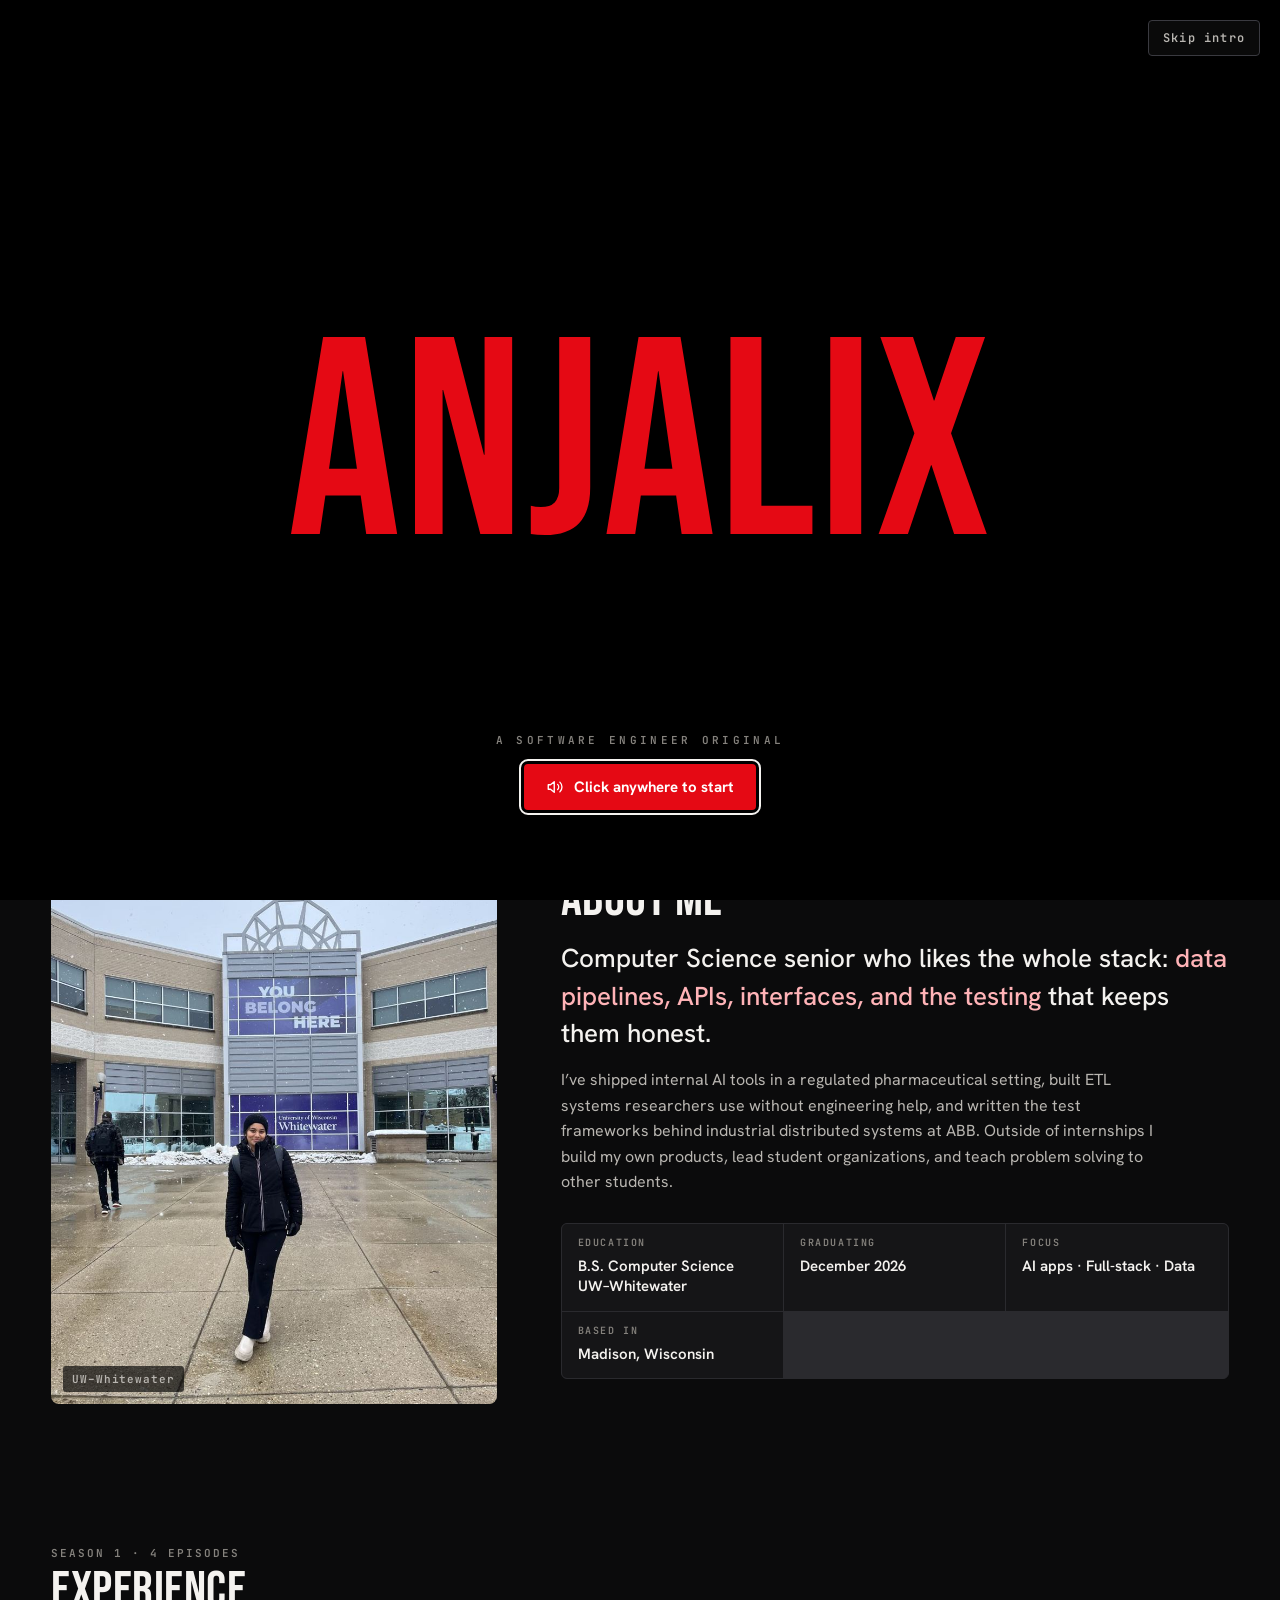
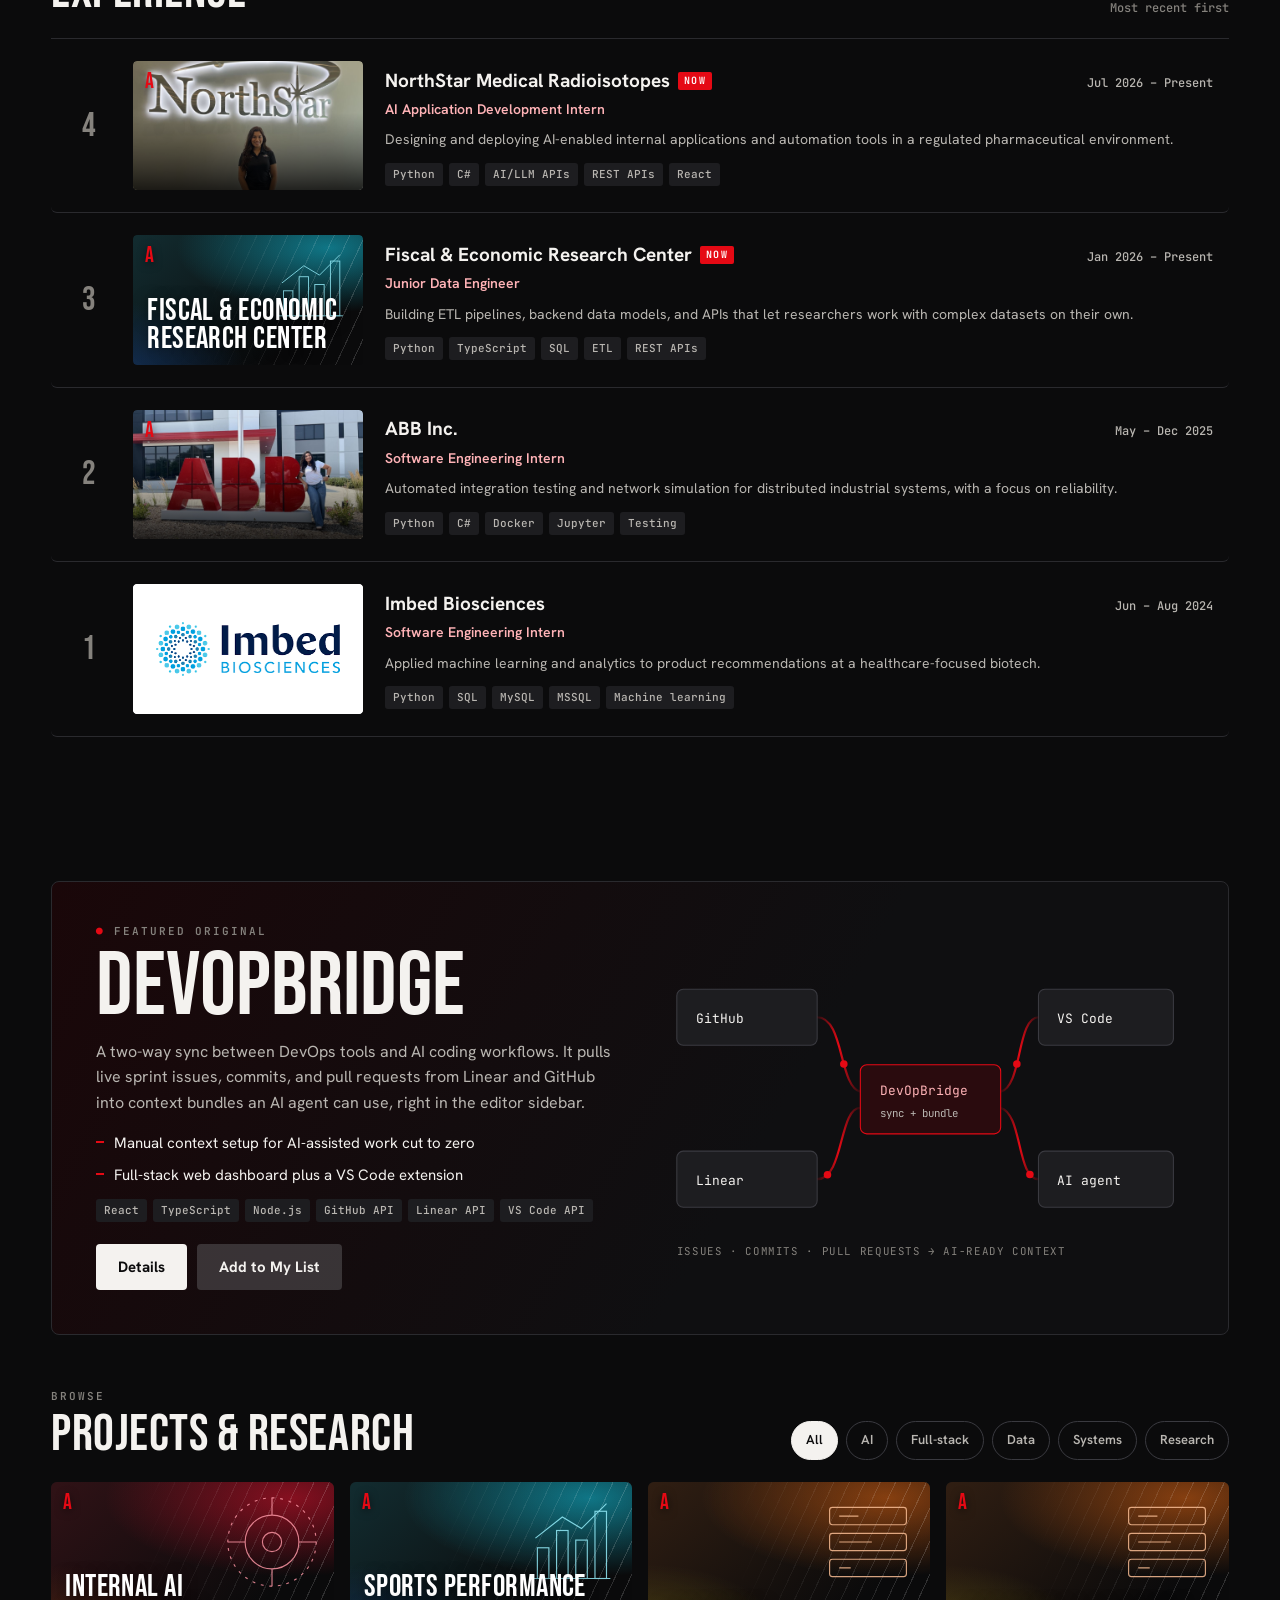
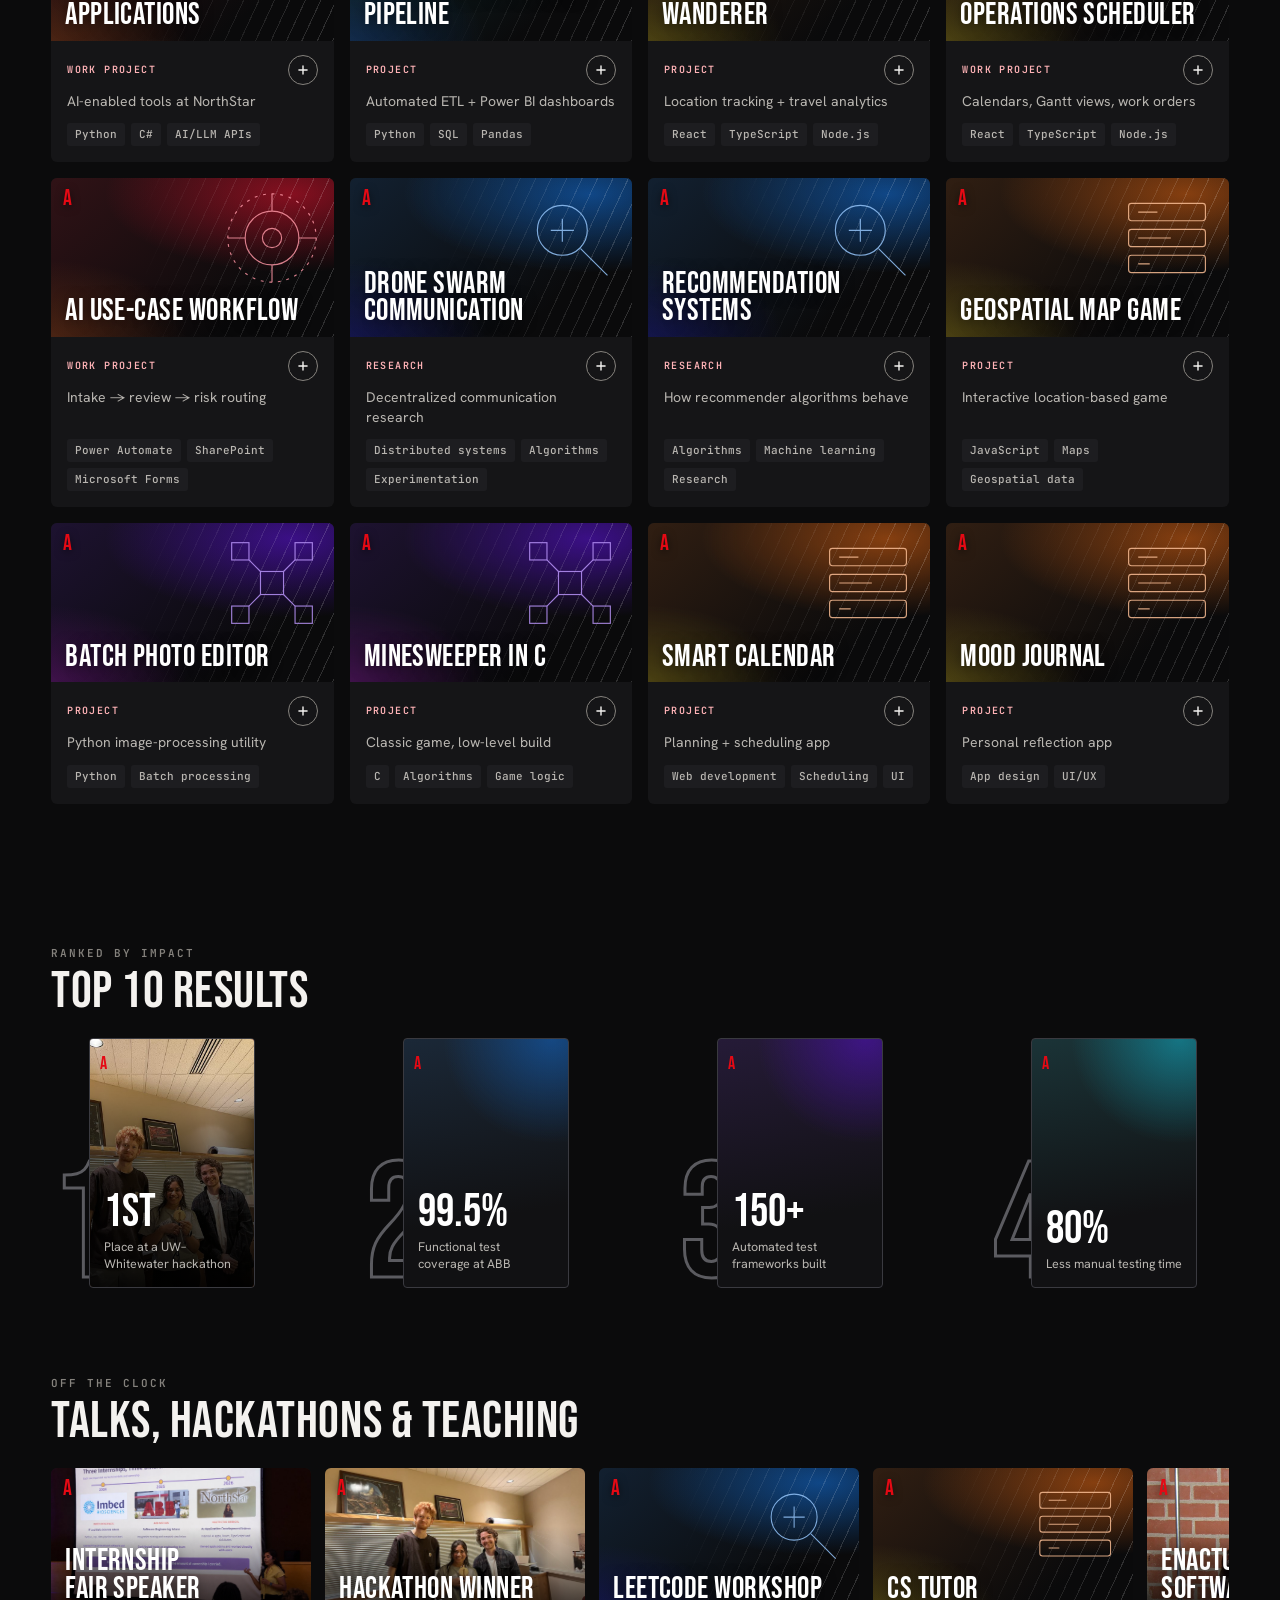
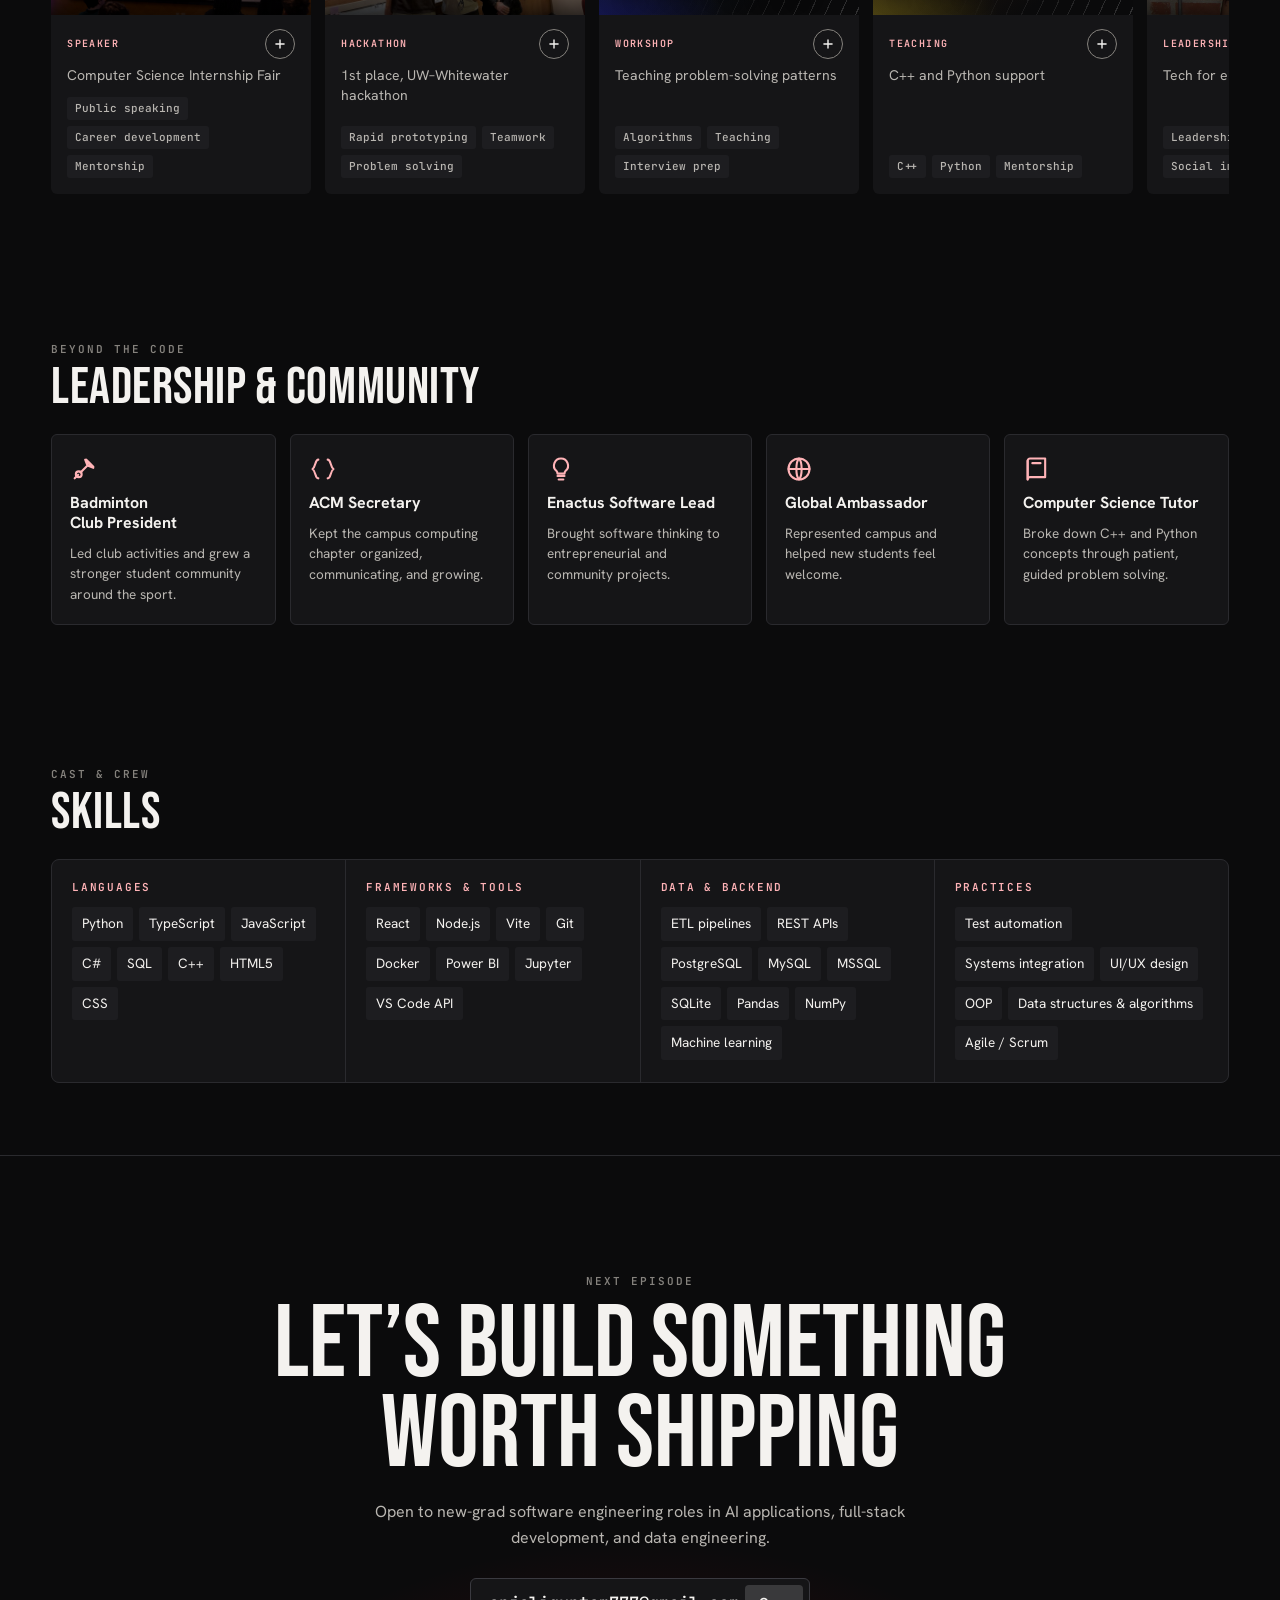
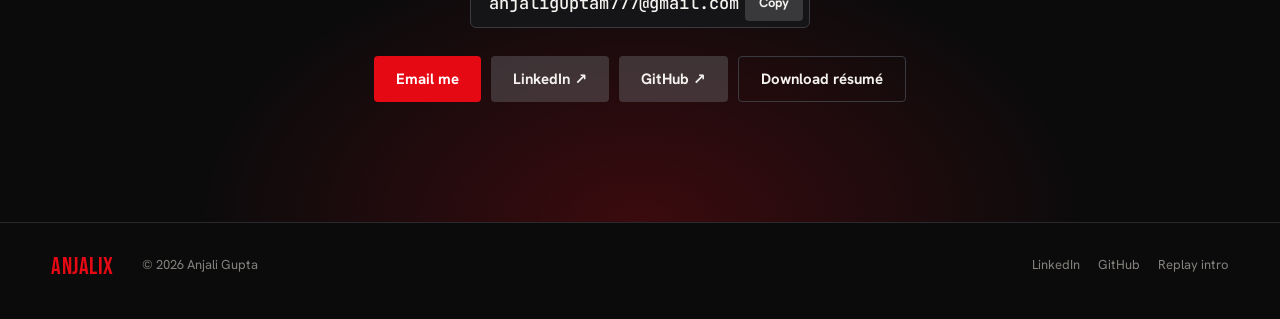
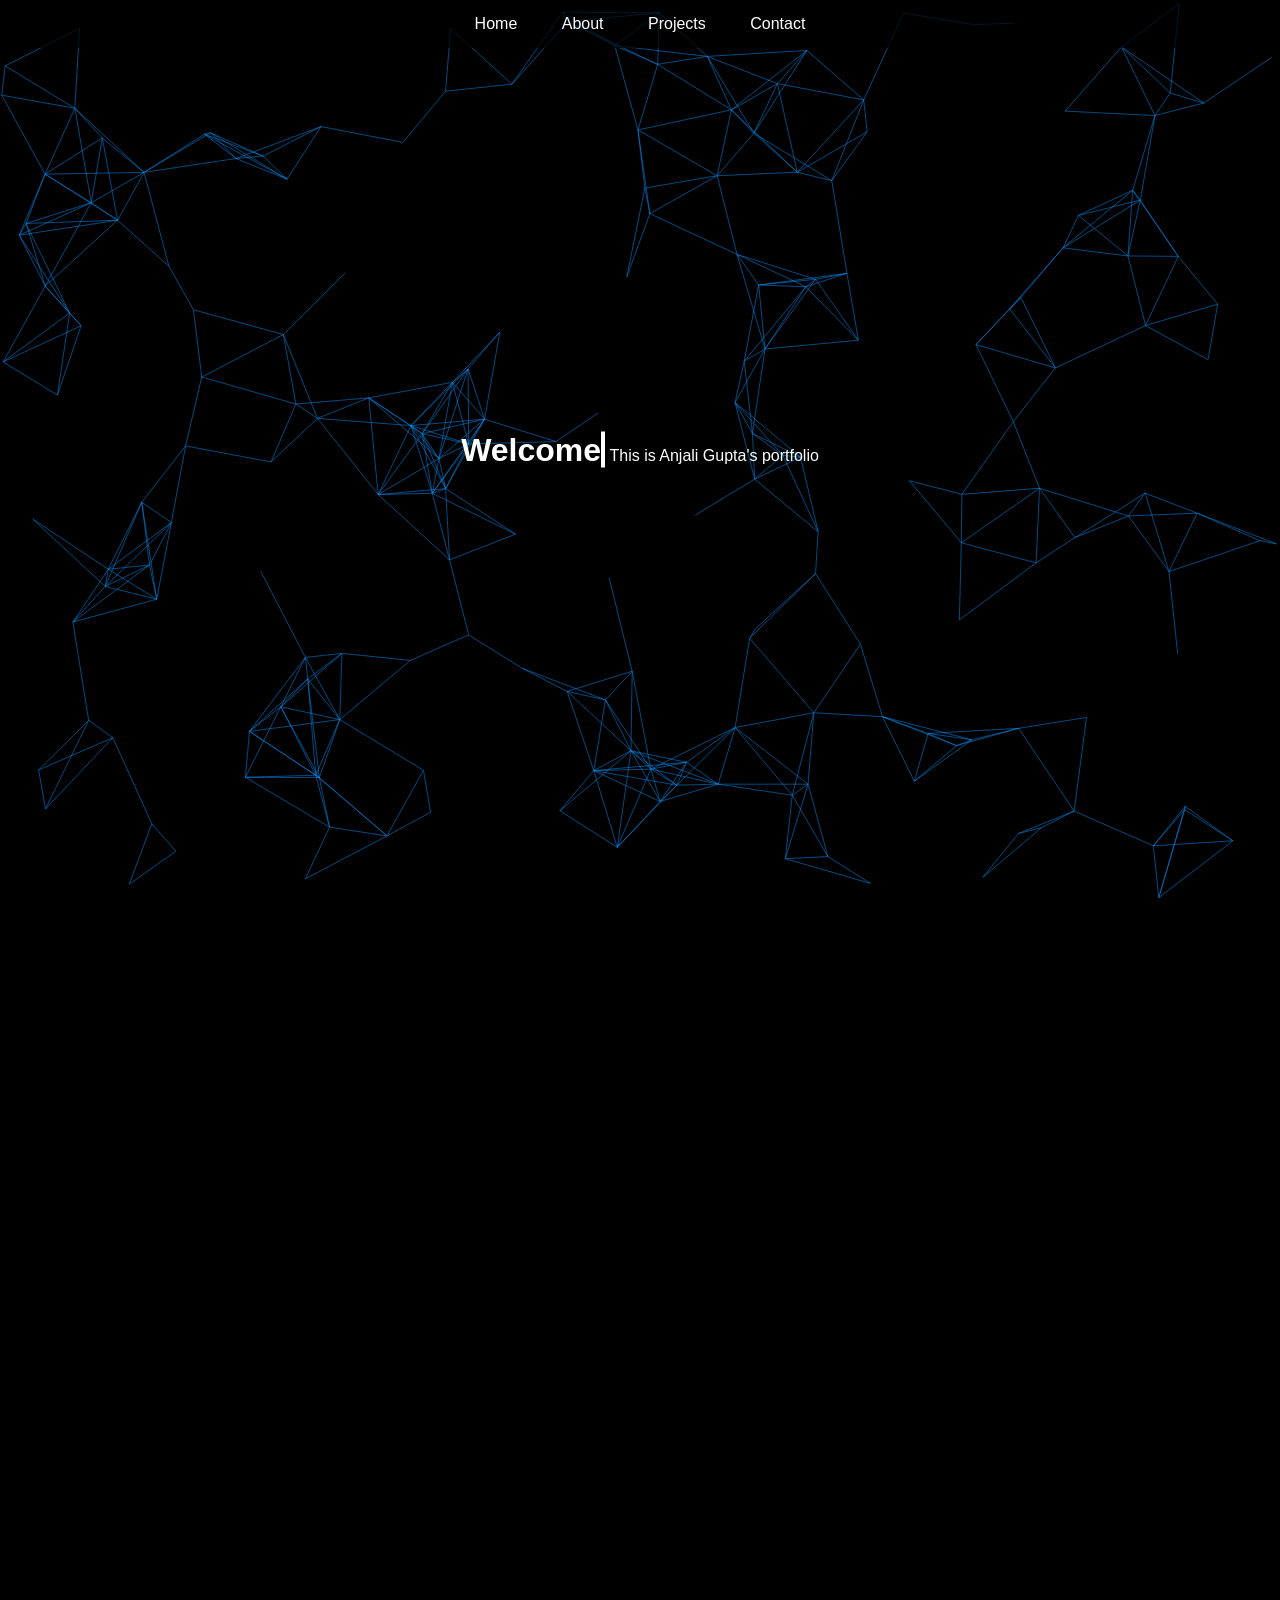
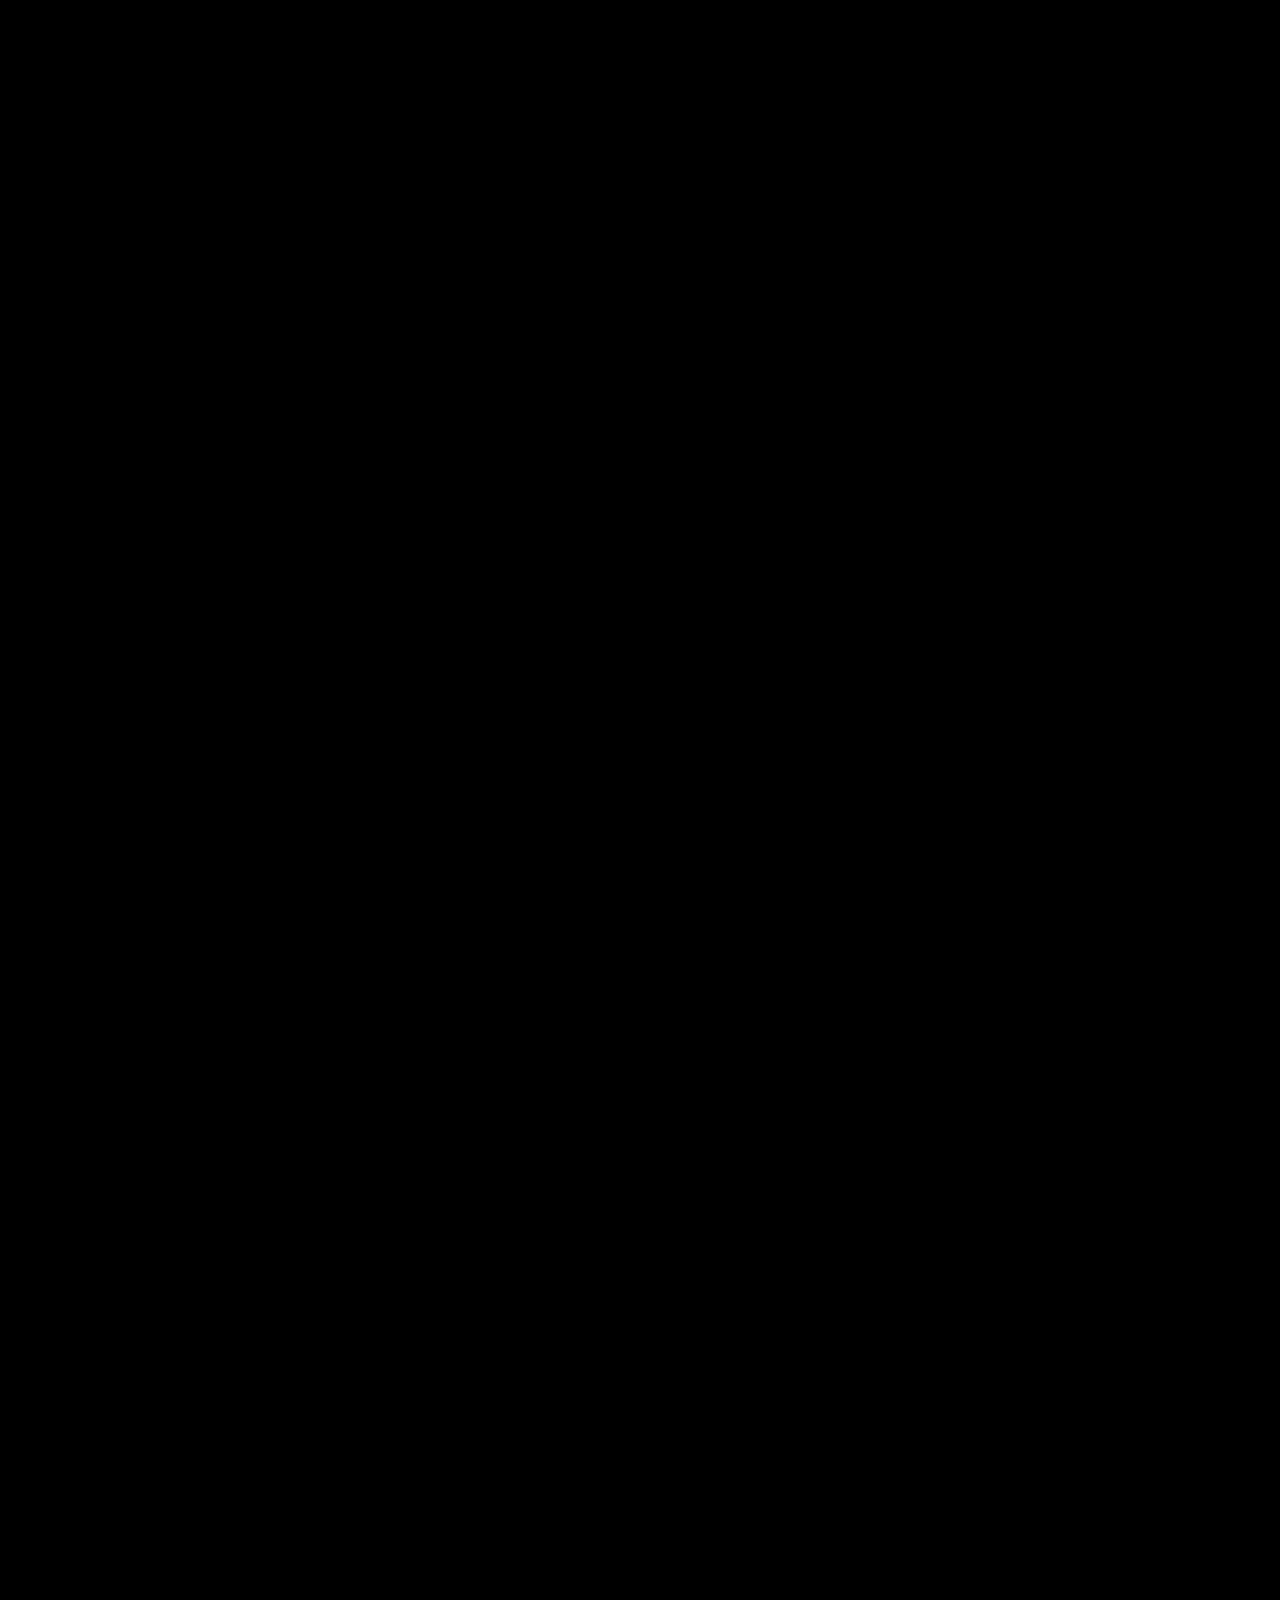
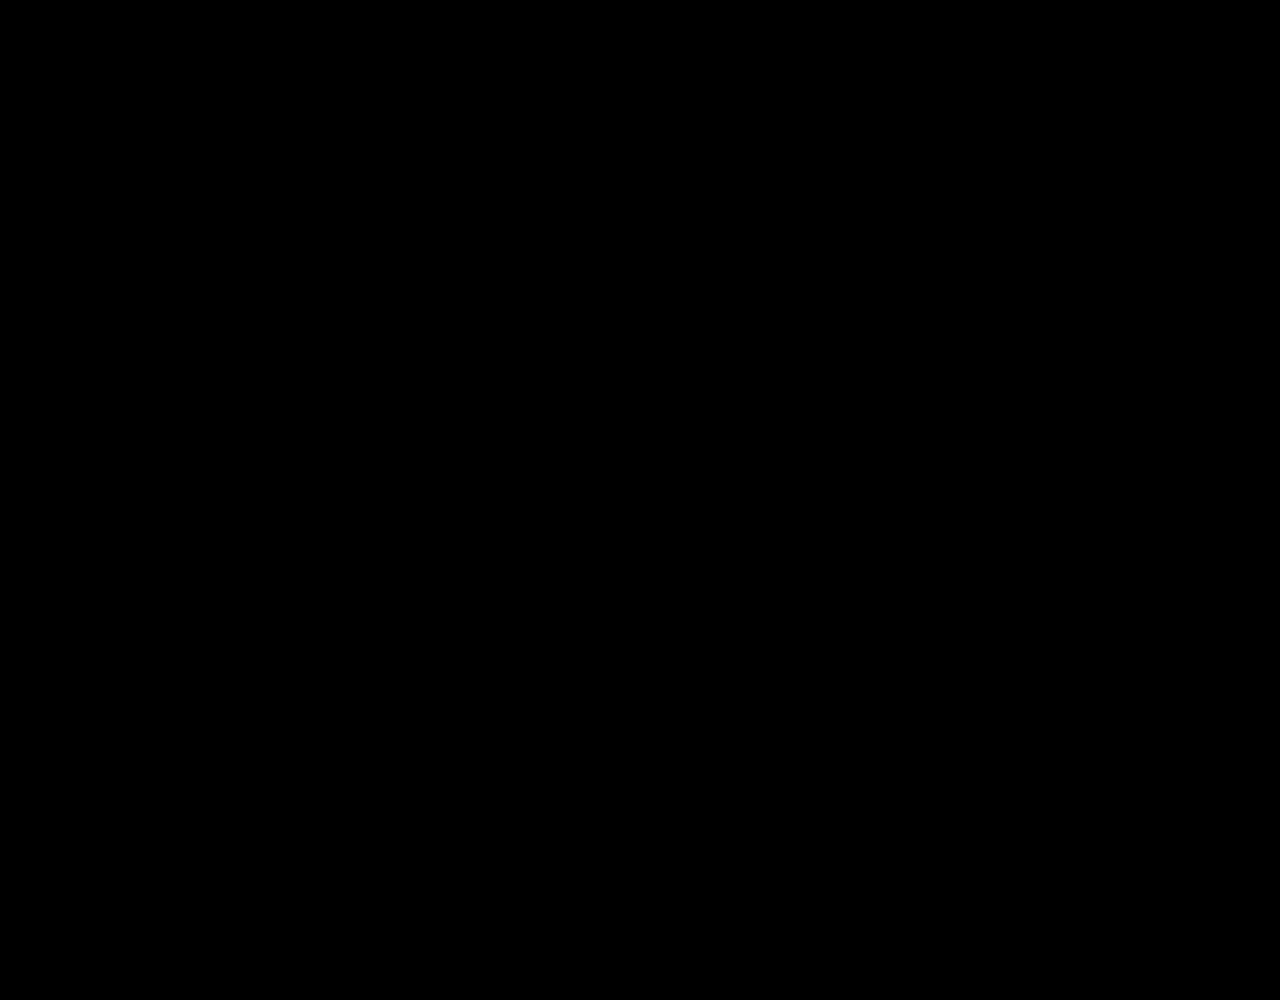
